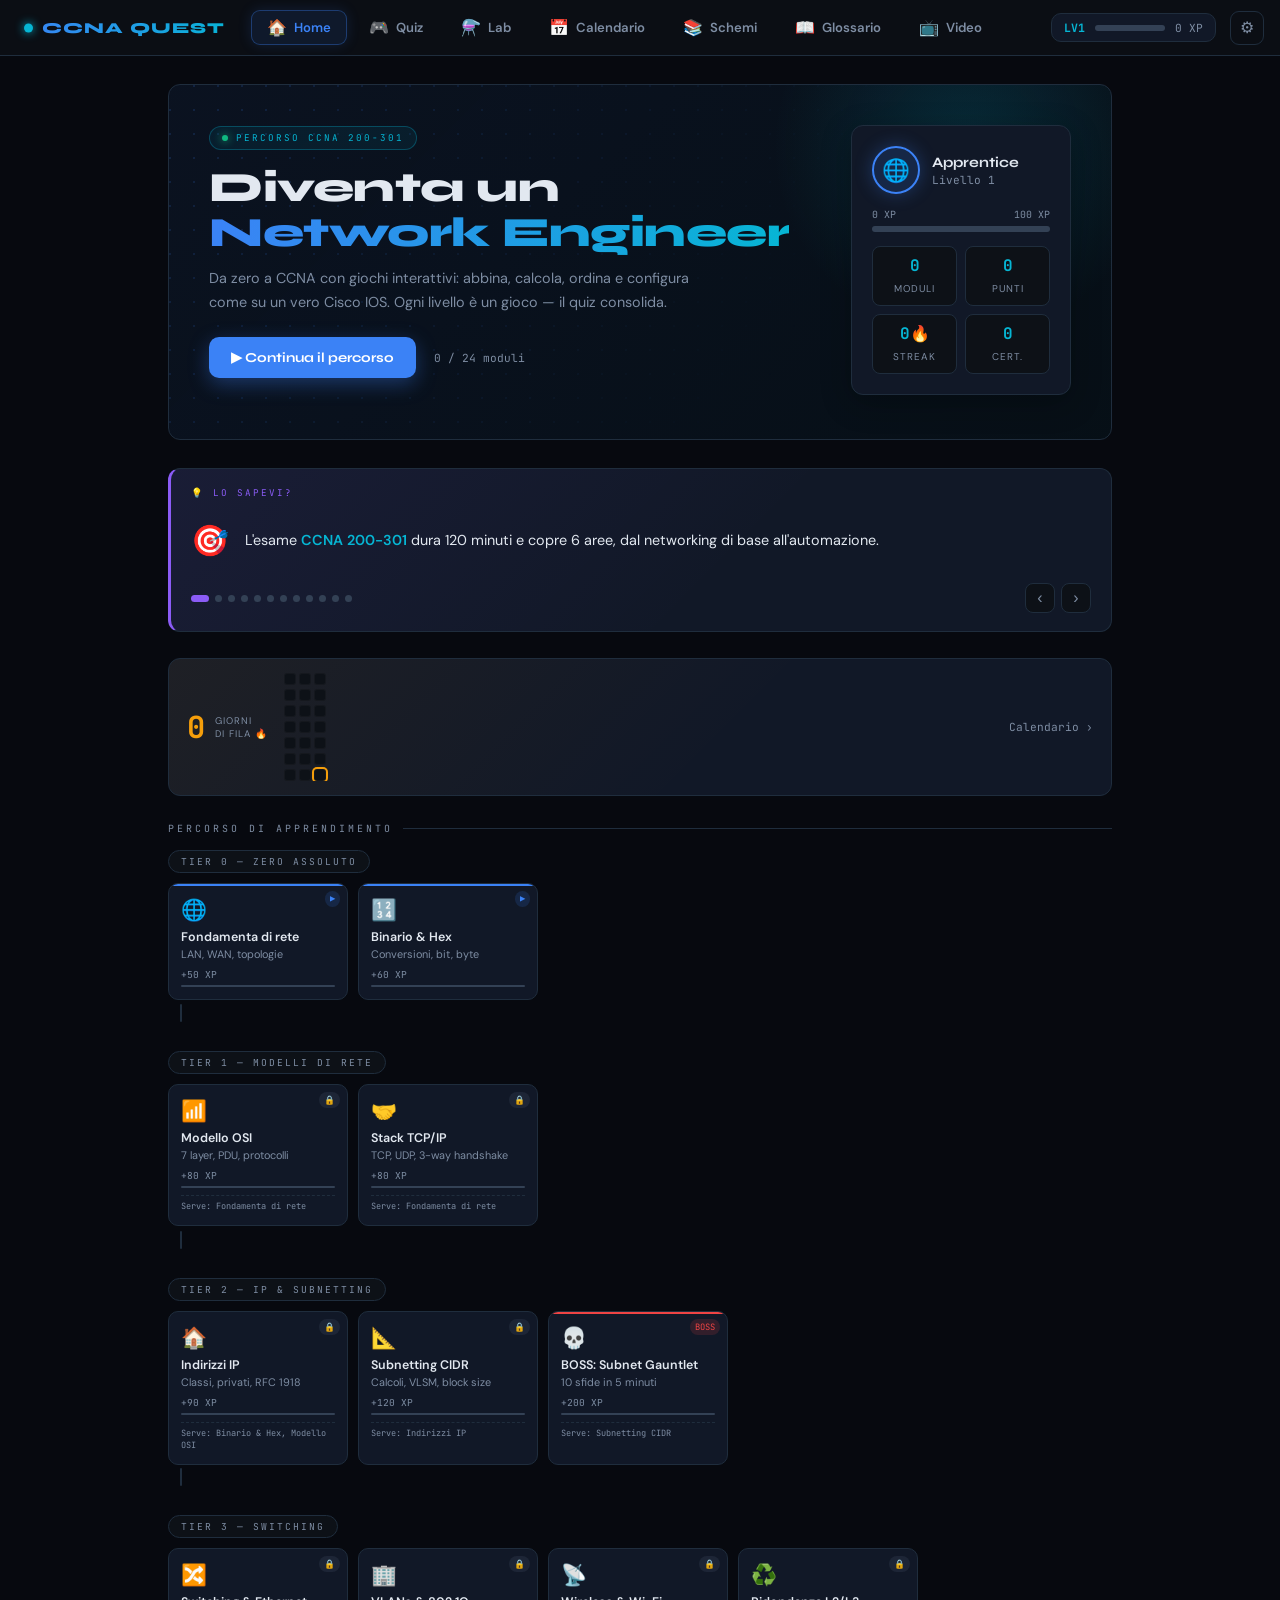
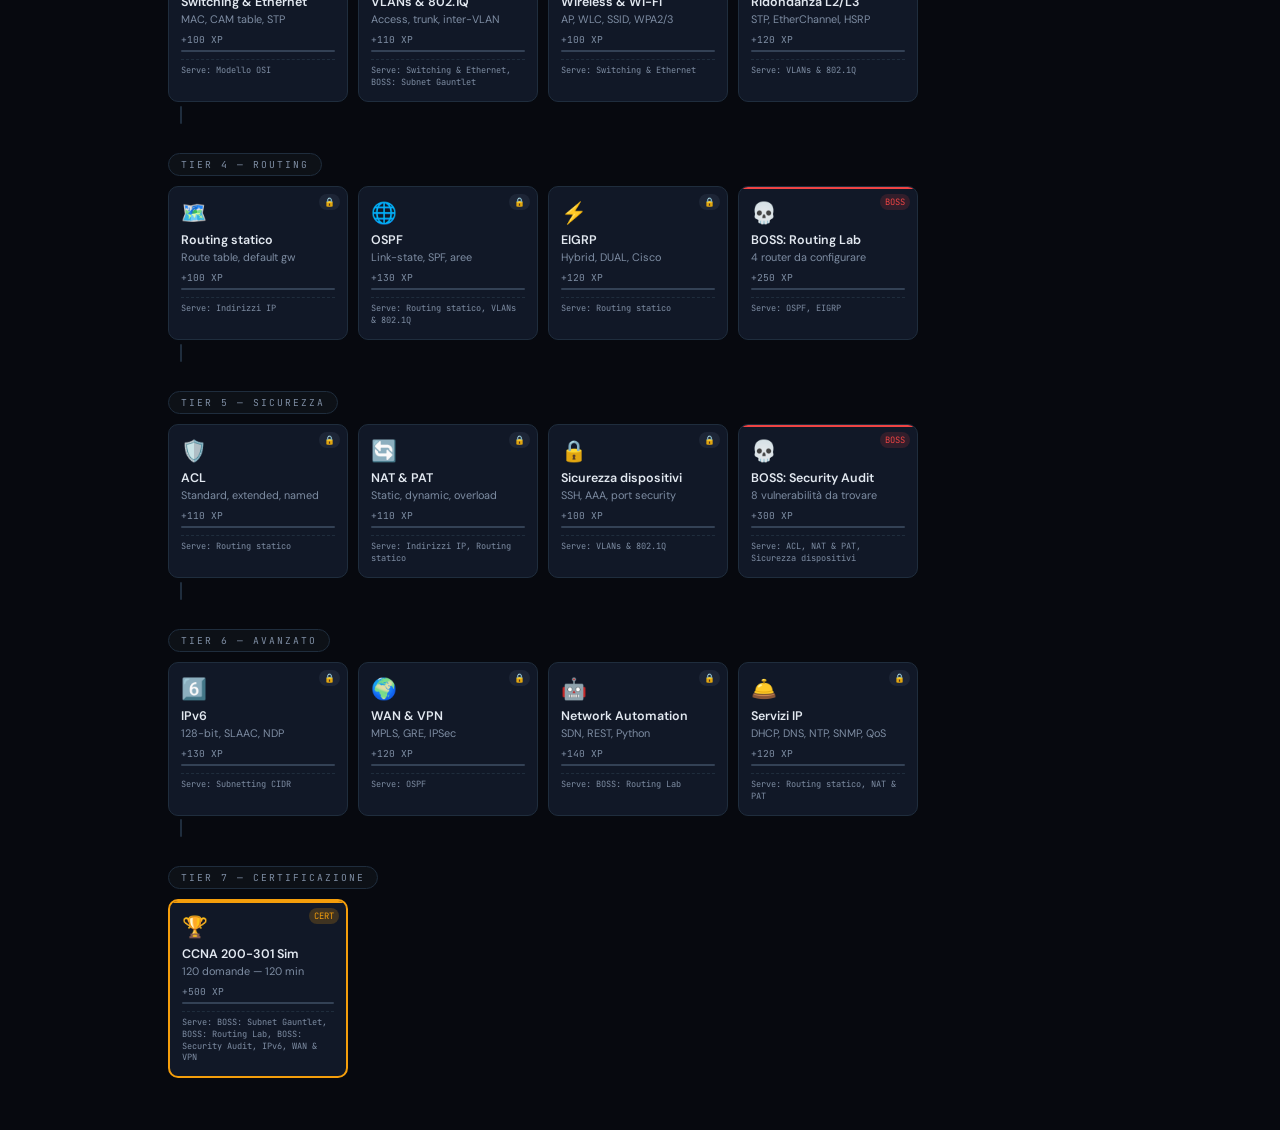
==== index.html @ e3a616db "Calendario leggibile: etichette mesi/giorni e data al tocco La heatmap ora mostra le etichette dei m" ====
<!DOCTYPE html>
<html lang="it">
<head>
<meta charset="UTF-8">
<meta name="viewport" content="width=device-width, initial-scale=1.0, viewport-fit=cover">
<meta name="theme-color" content="#07090f">
<meta name="apple-mobile-web-app-capable" content="yes">
<meta name="apple-mobile-web-app-status-bar-style" content="black-translucent">
<meta name="mobile-web-app-capable" content="yes">
<title>CCNA Quest</title>
<link rel="icon" href="data:image/svg+xml,%3Csvg xmlns='http://www.w3.org/2000/svg' viewBox='0 0 100 100'%3E%3Crect width='100' height='100' rx='22' fill='%2307090f'/%3E%3Ccircle cx='50' cy='50' r='24' fill='none' stroke='%233b82f6' stroke-width='6'/%3E%3Ccircle cx='50' cy='26' r='6' fill='%2306b6d4'/%3E%3Ccircle cx='50' cy='74' r='6' fill='%2306b6d4'/%3E%3Ccircle cx='26' cy='50' r='6' fill='%2306b6d4'/%3E%3Ccircle cx='74' cy='50' r='6' fill='%2306b6d4'/%3E%3C/svg%3E">
<link rel="apple-touch-icon" href="data:image/svg+xml,%3Csvg xmlns='http://www.w3.org/2000/svg' viewBox='0 0 100 100'%3E%3Crect width='100' height='100' rx='22' fill='%2307090f'/%3E%3Ccircle cx='50' cy='50' r='24' fill='none' stroke='%233b82f6' stroke-width='6'/%3E%3Ccircle cx='50' cy='26' r='6' fill='%2306b6d4'/%3E%3Ccircle cx='50' cy='74' r='6' fill='%2306b6d4'/%3E%3Ccircle cx='26' cy='50' r='6' fill='%2306b6d4'/%3E%3Ccircle cx='74' cy='50' r='6' fill='%2306b6d4'/%3E%3C/svg%3E">
<link rel="manifest" href="manifest.webmanifest">
<link rel="stylesheet" href="style.css">
</head>
<body>

<!-- NAV -->
<nav class="topnav">
  <div class="nav-brand" onclick="showView('home')">CCNA QUEST</div>
  <div class="nav-links">
    <button class="nav-btn active" id="nb-home"    onclick="showView('home')"><span class="nb-ico">🏠</span><span class="nb-txt">Home</span></button>
    <button class="nav-btn" id="nb-quiz"    onclick="showView('quiz')"><span class="nb-ico">🎮</span><span class="nb-txt">Quiz</span></button>
    <button class="nav-btn" id="nb-lab"     onclick="showView('lab')"><span class="nb-ico">⚗️</span><span class="nb-txt">Lab</span></button>
    <button class="nav-btn" id="nb-cal"     onclick="showView('cal')"><span class="nb-ico">📅</span><span class="nb-txt">Calendario</span></button>
    <button class="nav-btn" id="nb-schemas" onclick="showView('schemas')"><span class="nb-ico">📚</span><span class="nb-txt">Schemi</span></button>
    <button class="nav-btn" id="nb-gloss" onclick="showView('gloss')"><span class="nb-ico">📖</span><span class="nb-txt">Glossario</span></button>
    <button class="nav-btn" id="nb-video" onclick="showView('video')"><span class="nb-ico">📺</span><span class="nb-txt">Video</span></button>
  </div>
  <div class="nav-xp">
    <span class="nav-lv" id="nav-lv">LV1</span>
    <div class="nav-track"><div class="nav-fill" id="nav-fill" style="width:0%"></div></div>
    <span class="nav-score" id="nav-score">0 XP</span>
  </div>
  <button class="nav-gear" onclick="openSettings()" aria-label="Impostazioni" title="Impostazioni">⚙</button>
</nav>

<!-- ══════════════ HOME ══════════════ -->
<div class="view active" id="view-home">
  <div class="home-hero">
    <div class="home-top">
      <div>
        <div class="hero-badge"><span class="dot"></span> Percorso CCNA 200-301</div>
        <h1>Diventa un<br><span>Network Engineer</span></h1>
        <p>Da zero a CCNA con giochi interattivi: abbina, calcola, ordina e configura come su un vero Cisco IOS. Ogni livello è un gioco — il quiz consolida.</p>
        <div>
          <button class="hero-cta" onclick="continuaPercorso()">▶ Continua il percorso</button>
          <span class="hero-cta-sub" id="hero-progress">0 / 21 moduli</span>
        </div>
      </div>
      <div class="lv-card">
        <div class="lv-card-top">
          <div class="lv-avatar" id="lv-avatar">🌐</div>
          <div>
            <div class="lv-rank" id="lv-rank">Apprentice</div>
            <div class="lv-sub" id="lv-sub">Livello 1</div>
          </div>
        </div>
        <div class="lv-xp-row"><span id="lv-xp-cur">0 XP</span><span id="lv-xp-max">100 XP</span></div>
        <div class="lv-xp-track"><div class="lv-xp-fill" id="lv-xp-fill" style="width:0%"></div></div>
        <div class="lv-stats">
          <div class="lv-stat"><b id="lv-done">0</b><span>Moduli</span></div>
          <div class="lv-stat"><b id="lv-score">0</b><span>Punti</span></div>
          <div class="lv-stat"><b id="lv-streak">0🔥</b><span>Streak</span></div>
          <div class="lv-stat"><b id="lv-cert">0</b><span>Cert.</span></div>
        </div>
      </div>
    </div>
  </div>

  <!-- FUN FACTS CAROUSEL -->
  <div class="facts-wrap" id="facts-wrap" onmouseenter="factsPause()" onmouseleave="factsResume()">
    <div class="facts-head">💡 Lo sapevi?</div>
    <div class="facts-body">
      <div class="facts-ico" id="fact-ico">🌐</div>
      <div class="facts-text" id="fact-text"></div>
    </div>
    <div class="facts-nav">
      <div class="facts-dots" id="fact-dots"></div>
      <div class="facts-arrows">
        <button class="facts-arrow" onclick="factsGo(-1)" aria-label="Precedente">‹</button>
        <button class="facts-arrow" onclick="factsGo(1)" aria-label="Successivo">›</button>
      </div>
    </div>
  </div>

  <!-- STREAK WIDGET -->
  <div class="home-streak" id="home-streak" onclick="showView('cal')">
    <div class="hs-left"><div class="hs-num" id="hs-streak">0</div><div class="hs-lbl">giorni<br>di fila 🔥</div></div>
    <div class="hs-mini" id="hs-mini"></div>
    <div class="hs-go">Calendario ›</div>
  </div>

  <!-- TREE -->
  <div id="review-card"></div>
  <div class="sec-title" style="margin-top:8px">Percorso di apprendimento</div>
  <div id="tree-container"></div>
</div>

<!-- ══════════════ CALENDARIO ══════════════ -->
<div class="view" id="view-cal">
  <div class="sec-title">Attività di studio</div>
  <div class="cal-stats" id="cal-stats"></div>
  <div class="cal-goal" id="cal-goal"></div>
  <div class="sec-title" style="margin-top:22px">Cronologia · ultimi mesi</div>
  <div class="heat-selected" id="heat-selected">👆 Tocca un giorno per vedere la data</div>
  <div class="heatmap-wrap">
    <div class="heat-scroll">
      <div class="heat-months" id="heat-months"></div>
      <div class="heat-body">
        <div class="heat-days"><span>Lun</span><span></span><span>Mer</span><span></span><span>Ven</span><span></span><span></span></div>
        <div class="heatmap" id="heatmap"></div>
      </div>
    </div>
  </div>
  <div class="heat-legend">Meno <span class="heat-cell heat-0"></span><span class="heat-cell heat-1"></span><span class="heat-cell heat-2"></span><span class="heat-cell heat-3"></span><span class="heat-cell heat-4"></span> Più</div>
</div>

<!-- ══════════════ QUIZ ══════════════ -->
<div class="view" id="view-quiz">
  <!-- MENU -->
  <div id="quiz-menu">
    <div class="sec-title">Argomento</div>
    <div class="topic-grid" id="topic-grid"></div>
    <div class="sec-title">Modalità</div>
    <div class="mode-row" id="mode-row">
      <button class="mode-btn sel" data-mode="practice" onclick="selMode(this)">🎯 Practice</button>
      <button class="mode-btn" data-mode="speed" onclick="selMode(this)">⚡ Speed Run</button>
      <button class="mode-btn" data-mode="hardcore" onclick="selMode(this)">💀 Hardcore</button>
      <button class="mode-btn" data-mode="exam" onclick="selMode(this)">📋 Esame Sim</button>
    </div>
    <button class="start-btn" onclick="startQuiz()">⚡ INIZIA</button>
  </div>
  <!-- ACTIVE -->
  <div id="quiz-active" style="display:none" class="quiz-wrap">
    <div class="q-topbar">
      <div class="q-meta" id="q-meta">1/10</div>
      <div class="q-timer" id="q-timer">30</div>
    </div>
    <div class="prog-dots" id="prog-dots"></div>
    <div class="loading-box" id="q-loading"><div class="spinner"></div><div class="loading-txt">CARICAMENTO...</div></div>
    <div class="err-box" id="q-err"></div>
    <div id="q-question" style="display:none">
      <div class="q-box"><div class="q-tag" id="q-tag"></div><div class="q-text" id="q-text"></div></div>
      <div class="opts-grid" id="opts-grid"></div>
      <div class="feedback" id="q-feedback"><div class="feedback-title" id="fb-title"></div><div id="fb-body"></div></div>
      <button class="next-btn" id="next-btn" onclick="nextQuestion()">PROSSIMA →</button>
    </div>
  </div>
  <!-- RESULT -->
  <div id="quiz-result" style="display:none" class="result-wrap">
    <div class="sec-title">Risultato</div>
    <div class="result-pct" id="res-pct">0%</div>
    <div class="result-grade" id="res-grade"></div>
    <div class="result-stats">
      <div class="rs"><b id="res-ok">0</b><span>Corrette</span></div>
      <div class="rs"><b id="res-ko">0</b><span>Errate</span></div>
      <div class="rs"><b id="res-xp">0</b><span>XP guadagnati</span></div>
    </div>
    <div id="res-domains"></div>
    <div class="result-btns">
      <button class="rbtn rbtn-retry" onclick="replayQuiz()">↺ Rigioca</button>
      <button class="rbtn" id="res-lab-btn" style="display:none;border:1px solid var(--purple);color:var(--purple)">⚗️ Pratica interattiva</button>
      <button class="rbtn rbtn-home" onclick="showView('home')">🏠 Home</button>
    </div>
  </div>
</div>

<!-- ══════════════ LAB ══════════════ -->
<div class="view" id="view-lab">
  <div class="lab-tabs">
    <button class="lab-tab sel" onclick="selLabTab('osi',this)">📶 OSI Drag</button>
    <button class="lab-tab" onclick="selLabTab('subnet',this)">🔢 Subnetting</button>
    <button class="lab-tab" onclick="selLabTab('cli',this)">💻 CLI</button>
    <button class="lab-tab" onclick="selLabTab('packet',this)">📦 Packet Flow</button>
    <button class="lab-tab" onclick="selLabTab('vlan',this)">🔀 VLAN</button>
    <button class="lab-tab" onclick="selLabTab('tshoot',this)">🧪 Troubleshooting</button>
    <button class="lab-tab" onclick="selLabTab('ailab',this)">🎲 Quiz rapido</button>
  </div>

  <!-- OSI DRAG -->
  <div class="lab-content active" id="lab-osi">
    <p style="font-size:.83rem;color:var(--muted);margin-bottom:16px">Abbina ogni protocollo al suo layer OSI. Clicca sul layer corretto.</p>
    <div style="display:grid;grid-template-columns:1fr 1.2fr;gap:20px;align-items:start" id="osi-arena">
      <div>
        <div style="font-family:'JetBrains Mono',monospace;font-size:.6rem;color:var(--muted);letter-spacing:2px;margin-bottom:10px">STACK OSI</div>
        <div id="osi-stack"></div>
      </div>
      <div>
        <div id="prot-card" style="background:var(--panel);border:1px solid var(--border);border-radius:10px;padding:18px;text-align:center;margin-bottom:14px">
          <div style="font-family:'JetBrains Mono',monospace;font-size:1.3rem;font-weight:700;color:var(--cyan);margin-bottom:6px" id="prot-name">—</div>
          <div style="font-size:.78rem;color:var(--muted)" id="prot-hint">—</div>
        </div>
        <div style="font-size:.78rem;color:var(--muted);margin-bottom:10px">A quale layer appartiene?</div>
        <div id="osi-choices" style="display:grid;grid-template-columns:1fr 1fr;gap:7px"></div>
        <div class="fb-strip" id="osi-fb"></div>
        <div class="explainer" id="osi-expl"></div>
        <button class="next-small" id="osi-next" onclick="nextProtocol()">Prossimo →</button>
      </div>
    </div>
    <div style="display:flex;justify-content:space-between;margin-top:16px;font-family:'JetBrains Mono',monospace;font-size:.72rem;color:var(--muted)">
      <span>Corrette: <span id="osi-ok">0</span></span>
      <span>Streak: <span id="osi-streak">0</span>🔥</span>
    </div>
  </div>

  <!-- SUBNET -->
  <div class="lab-content" id="lab-subnet">
    <div class="sub-wrap">
      <div class="sub-panel">
        <div style="font-family:'JetBrains Mono',monospace;font-size:.6rem;color:var(--muted);letter-spacing:2px;margin-bottom:12px;text-transform:uppercase">Sfida Subnetting</div>
        <div class="sub-ip" id="sub-ip">192.168.1.0</div>
        <div class="sub-cidr" id="sub-cidr">/24</div>
        <div class="field-row"><span class="field-lbl">Subnet Mask</span><input class="field-inp" id="sf-mask" placeholder="255.255.255.0"><span class="field-ck" id="fc-mask"></span></div>
        <div class="field-row"><span class="field-lbl">Network Address</span><input class="field-inp" id="sf-net"><span class="field-ck" id="fc-net"></span></div>
        <div class="field-row"><span class="field-lbl">Broadcast</span><input class="field-inp" id="sf-bcast"><span class="field-ck" id="fc-bcast"></span></div>
        <div class="field-row"><span class="field-lbl">Primo Host</span><input class="field-inp" id="sf-first"><span class="field-ck" id="fc-first"></span></div>
        <div class="field-row"><span class="field-lbl">Ultimo Host</span><input class="field-inp" id="sf-last"><span class="field-ck" id="fc-last"></span></div>
        <div class="field-row"><span class="field-lbl">Num. Host</span><input class="field-inp" id="sf-hosts"><span class="field-ck" id="fc-hosts"></span></div>
        <button class="check-btn" onclick="checkSubnet()">Verifica</button>
        <div class="fb-strip" id="sub-fb"></div>
        <button class="next-small" id="sub-next" onclick="newSubnet()">Nuova sfida →</button>
      </div>
      <div class="sub-panel">
        <div style="font-family:'JetBrains Mono',monospace;font-size:.6rem;color:var(--muted);letter-spacing:2px;margin-bottom:12px;text-transform:uppercase">Bit Visualizer</div>
        <div class="bits-disp" id="bits-disp">—</div>
        <div style="display:flex;gap:14px;margin-top:10px;font-size:.7rem">
          <span style="display:flex;align-items:center;gap:5px"><span style="width:8px;height:8px;border-radius:50%;background:var(--accent);display:inline-block"></span>Rete</span>
          <span style="display:flex;align-items:center;gap:5px"><span style="width:8px;height:8px;border-radius:50%;background:var(--green);display:inline-block"></span>Host</span>
        </div>
        <div id="sub-info" style="margin-top:16px;font-family:'JetBrains Mono',monospace;font-size:.72rem;line-height:2;color:var(--muted)"></div>
      </div>
    </div>
  </div>

  <!-- CLI -->
  <div class="lab-content" id="lab-cli">
    <div class="cli-mission" id="cli-mission">
      <strong>MISSIONE 1:</strong> Entra in modalità privilegiata poi imposta l'hostname "R1-LAB".
      <div class="hint-row">
        <span class="hint-chip" onclick="cliHint('enable')">enable</span>
        <span class="hint-chip" onclick="cliHint('configure terminal')">configure terminal</span>
        <span class="hint-chip" onclick="cliHint('hostname R1-LAB')">hostname R1-LAB</span>
      </div>
    </div>
    <div class="cli-wrap">
      <div class="cli-bar">
        <div class="cli-dot" style="background:#ff5f57"></div>
        <div class="cli-dot" style="background:#ffbd2e"></div>
        <div class="cli-dot" style="background:#28c840"></div>
        <span style="font-family:'JetBrains Mono',monospace;font-size:.65rem;color:var(--muted);margin-left:8px;letter-spacing:2px">CISCO IOS SIMULATOR</span>
      </div>
      <div class="cli-out" id="cli-out"></div>
      <div class="cli-inp">
        <span class="cli-ps" id="cli-ps">Router&gt;</span>
        <input class="cli-field" id="cli-inp" placeholder="digita un comando..." autocomplete="off" spellcheck="false">
      </div>
    </div>
    <div class="fb-strip" id="cli-fb"></div>
  </div>

  <!-- PACKET -->
  <div class="lab-content" id="lab-packet">
    <div style="font-family:'JetBrains Mono',monospace;font-size:.6rem;color:var(--muted);letter-spacing:2px;margin-bottom:16px;text-transform:uppercase">Scenario: PC → Server remoto</div>
    <div class="net-diag" id="net-diag">
      <div class="net-dev"><div class="dev-ico" id="dev-pc">💻</div><div class="dev-lbl">PC</div><div class="dev-ip">192.168.1.10</div></div>
      <div class="link-seg"><div class="link-lbl">Ethernet</div><div class="pkt-dot" id="pkt0"></div></div>
      <div class="net-dev"><div class="dev-ico" id="dev-sw">🔀</div><div class="dev-lbl">Switch</div><div class="dev-ip">—</div></div>
      <div class="link-seg"><div class="link-lbl">FastEth</div><div class="pkt-dot" id="pkt1"></div></div>
      <div class="net-dev"><div class="dev-ico" id="dev-rt">📡</div><div class="dev-lbl">Router</div><div class="dev-ip">192.168.1.1</div></div>
      <div class="link-seg"><div class="link-lbl">Internet</div><div class="pkt-dot" id="pkt2"></div></div>
      <div class="net-dev"><div class="dev-ico" id="dev-srv">🖥️</div><div class="dev-lbl">Server</div><div class="dev-ip">8.8.8.8</div></div>
    </div>
    <div class="pkt-steps" id="pkt-steps"></div>
    <div class="sim-btns">
      <button class="sim-btn sim-btn-go" onclick="startPacket()">▶ Avvia</button>
      <button class="sim-btn sim-btn-rst" onclick="resetPacket()">↺ Reset</button>
    </div>
  </div>

  <!-- VLAN -->
  <div class="lab-content" id="lab-vlan">
    <p style="font-size:.83rem;color:var(--muted);margin-bottom:16px">Trascina ogni dispositivo sulla porta corretta. VLAN 10=Sales 🔴 VLAN 20=IT 🟢 VLAN 30=Mgmt 🟡</p>
    <div class="dd-arena">
      <div class="dd-pool"><h4>Dispositivi</h4><div id="vlan-devs"></div></div>
      <div class="dd-pool"><h4>Porte Switch</h4><div id="vlan-ports"></div></div>
    </div>
    <div class="fb-strip" id="vlan-fb"></div>
    <button class="next-small" id="vlan-next" onclick="initVlan()">Nuova sfida →</button>
  </div>

  <!-- AI QUIZ LAB -->
  <div class="lab-content" id="lab-ailab">
    <div class="sec-title">Argomento</div>
    <div class="topic-grid" id="lab-topic-grid" style="margin-bottom:16px"></div>
    <button class="check-btn" onclick="loadLabAI()" id="lab-ai-start">🎲 Domanda casuale</button>
    <div class="loading-box" id="lab-loading"><div class="spinner"></div><div class="loading-txt">CARICAMENTO...</div></div>
    <div class="ai-panel" id="lab-ai-panel" style="display:none">
      <div class="ai-label">🎲 DOMANDA</div>
      <div class="ai-q" id="lab-ai-q"></div>
      <div class="ai-opts" id="lab-ai-opts"></div>
      <div class="explainer" id="lab-ai-expl"></div>
      <button class="next-small" id="lab-ai-next" onclick="loadLabAI()" style="margin-top:12px">Prossima →</button>
    </div>
    <div class="err-box" id="lab-ai-err"></div>
  </div>

  <!-- TROUBLESHOOTING · simulatore IOS con stato reale -->
  <div class="lab-content" id="lab-tshoot">
    <p class="lab-intro">🧪 <b>Simulazione pratica</b> — diagnostica e ripara reti guaste come nelle simulazioni dell'esame CCNA. Usa i comandi <span class="ts-cmd">show</span> per trovare il problema, correggilo in configurazione e verifica con <span class="ts-cmd">ping</span>. Il router risponde in base allo stato reale.</p>
    <div class="ts-list" id="ts-list"></div>
    <div id="ts-arena"></div>
  </div>
</div>

<!-- ══════════════ SCHEMAS ══════════════ -->
<div class="view" id="view-schemas">
  <div class="schema-nav">
    <button class="schema-nav-btn sel" onclick="selSchema('osi',this)">📶 OSI</button>
    <button class="schema-nav-btn" onclick="selSchema('subnet',this)">🔢 Subnetting</button>
    <button class="schema-nav-btn" onclick="selSchema('cli',this)">💻 CLI</button>
    <button class="schema-nav-btn" onclick="selSchema('vlan',this)">🔀 VLAN</button>
    <button class="schema-nav-btn" onclick="selSchema('nat',this)">🔄 NAT</button>
    <button class="schema-nav-btn" onclick="selSchema('acl',this)">🛡️ ACL</button>
    <button class="schema-nav-btn" onclick="selSchema('ipv6',this)">6️⃣ IPv6</button>
    <button class="schema-nav-btn" onclick="selSchema('exam',this)">🎓 Esame</button>
  </div>
  <div id="schema-content"></div>
</div>

<!-- ══════════════ GLOSSARIO ══════════════ -->
<div class="view" id="view-gloss">
  <div class="sec-title">Glossario CCNA</div>
  <input class="gloss-search" id="gloss-search" type="search" placeholder="Cerca un termine… es. VLAN, DORA, OSPF, MAC" oninput="renderGlossary(this.value)" aria-label="Cerca nel glossario" autocomplete="off">
  <div class="gloss-count" id="gloss-count"></div>
  <div id="gloss-list"></div>
</div>

<!-- ══════════════ LEVEL PLAYER ══════════════ -->
<div class="view" id="view-play">
  <div class="play-wrap">
    <div class="play-head">
      <div class="p-ico" id="play-icon">🎮</div>
      <div><h2 id="play-title">Livello</h2><div class="p-sub" id="play-sub"></div></div>
    </div>
    <div class="play-steps">
      <div class="pstep cur" id="pstep-learn">1 · Impara</div>
      <div class="pstep" id="pstep-game">2 · Gioco</div>
      <div class="pstep" id="pstep-quiz">3 · Consolida</div>
      <div class="pstep" id="pstep-done">4 · Fatto</div>
    </div>
    <div id="play-learn"></div>
    <div id="play-game" style="display:none"></div>
    <div id="play-quiz" style="display:none"></div>
    <div id="play-done" style="display:none" class="result-wrap">
      <div class="result-pct" id="play-done-pct" style="font-size:3rem">✓</div>
      <div id="play-done-msg" style="margin-bottom:18px;color:var(--muted);font-size:.9rem"></div>
      <div id="play-recap" style="text-align:left;margin-bottom:18px"></div>
      <div class="result-btns">
        <button class="rbtn rbtn-retry" onclick="startLevel(LP.mod)">↺ Ripeti</button>
        <button class="rbtn rbtn-home" onclick="showView('home')">🏠 Percorso</button>
      </div>
    </div>
  </div>
</div>

<!-- ══════════════ VIDEO ══════════════ -->
<div class="view" id="view-video">
  <div class="sec-title">Videocorso · NetworkChuck</div>
  <div class="vid-head">
    <div>
      <div class="vid-title-main">FREE CCNA 200-301 // Complete Course</div>
      <div class="vid-sub">24 video · spunta quelli già visti per tenere traccia dei progressi</div>
    </div>
    <a class="vid-open-pl" href="https://www.youtube.com/playlist?list=PLIhvC56v63IJVXv0GJcl9vO5Z6znCVb1P" target="_blank" rel="noopener">Apri playlist ↗</a>
  </div>
  <div class="vid-progress-wrap">
    <div class="vid-progress-top"><span id="vid-count">0 / 24 visti</span><button class="vid-reset" onclick="resetVideos()">Azzera</button></div>
    <div class="vid-progress-track"><div class="vid-progress-fill" id="vid-progress-fill" style="width:0%"></div></div>
  </div>
  <div id="vid-list"></div>
  <div id="vid-detail" style="display:none"></div>
</div>

<!-- overlay glossario (Approfondisci senza perdere il resoconto) -->
<div class="gloss-modal" id="gloss-modal">
  <div class="gloss-modal-backdrop" onclick="closeGlossModal()"></div>
  <div class="gloss-modal-card">
    <button class="gloss-modal-close" onclick="closeGlossModal()" aria-label="Chiudi">✕</button>
    <div id="gloss-modal-body"></div>
    <button class="gloss-modal-back" onclick="closeGlossModal()">‹ Torna al resoconto</button>
  </div>
</div>

<!-- ══════════════ IMPOSTAZIONI ══════════════ -->
<div class="modal-ov" id="settings-ov" onclick="if(event.target===this)closeSettings()">
  <div class="modal-card" role="dialog" aria-modal="true" tabindex="-1" aria-label="Impostazioni">
    <div class="modal-head"><h3>⚙ Impostazioni</h3><button class="modal-x" onclick="closeSettings()" aria-label="Chiudi">✕</button></div>
    <div class="set-sec">
      <div class="set-lbl">🎯 Obiettivo giornaliero (XP)</div>
      <div class="set-row"><input type="range" id="set-goal" min="20" max="300" step="10" class="svz-slider" oninput="_id('set-goal-v').textContent=this.value"><span id="set-goal-v" class="set-goal-v">60</span></div>
      <button class="check-btn" onclick="saveGoal()">Salva obiettivo</button>
    </div>
    <div class="set-sec">
      <div class="set-lbl">💾 Backup del salvataggio</div>
      <p class="set-hint">I progressi sono salvati solo su questo dispositivo. Copia questo codice per trasferirli o conservarli.</p>
      <textarea id="set-export" class="set-ta" readonly onclick="this.select()"></textarea>
      <button class="check-btn" onclick="copySave()">📋 Copia backup</button>
    </div>
    <div class="set-sec">
      <div class="set-lbl">📥 Ripristina da backup</div>
      <textarea id="set-import" class="set-ta" placeholder="Incolla qui un codice di backup..."></textarea>
      <button class="check-btn" onclick="importSave()">Ripristina</button>
      <div class="fb-strip" id="set-fb"></div>
    </div>
    <div class="set-sec">
      <div class="set-lbl" style="color:var(--red)">⚠️ Azzera progressi</div>
      <p class="set-hint">Cancella XP, livelli completati e cronologia di studio. Irreversibile.</p>
      <button class="set-danger" onclick="resetProgress()">Azzera tutto</button>
    </div>
  </div>
</div>

<!-- ══════════════ RIPASSO ERRORI ══════════════ -->
<div class="modal-ov" id="review-ov" onclick="if(event.target===this)closeReview()">
  <div class="modal-card" role="dialog" aria-modal="true" tabindex="-1" aria-label="Ripasso errori">
    <div class="modal-head"><h3>🔁 Ripasso errori</h3><button class="modal-x" onclick="closeReview()" aria-label="Chiudi">✕</button></div>
    <div id="review-body"></div>
  </div>
</div>

<div class="xp-toast" id="xp-toast" role="status" aria-live="polite"></div>

<script src="app.js"></script>
</body>
</html>
---- style.css ----
@import url('https://fonts.googleapis.com/css2?family=JetBrains+Mono:wght@400;700&family=Syne:wght@700;800&family=DM+Sans:wght@400;500;600&display=swap');
:root{
  --bg:#07090f;--surface:#0d1117;--panel:#111827;--border:#1f2d3d;
  --accent:#3b82f6;--cyan:#06b6d4;--green:#10b981;--orange:#f59e0b;
  --red:#ef4444;--purple:#8b5cf6;--text:#e2e8f0;--muted:#7e8da3;--dim:#334155;
}
*{margin:0;padding:0;box-sizing:border-box}
html{scroll-behavior:smooth}
body{background:var(--bg);color:var(--text);font-family:'DM Sans',sans-serif;min-height:100vh;-webkit-tap-highlight-color:transparent;-webkit-text-size-adjust:100%;text-size-adjust:100%;overflow-x:hidden}
/* NAV */
.topnav{background:rgba(13,17,23,.82);-webkit-backdrop-filter:blur(12px);backdrop-filter:blur(12px);border-bottom:1px solid var(--border);display:flex;align-items:center;gap:6px;padding:10px 16px;position:sticky;top:0;z-index:200}
.nav-brand{position:relative;font-family:'Syne',sans-serif;font-size:.95rem;font-weight:800;letter-spacing:1px;padding:6px 14px 6px 26px;margin-right:6px;cursor:pointer;background:linear-gradient(90deg,var(--accent),var(--cyan));-webkit-background-clip:text;background-clip:text;-webkit-text-fill-color:transparent;white-space:nowrap}
.nav-brand::before{content:'';position:absolute;left:8px;top:50%;transform:translateY(-50%);width:9px;height:9px;border-radius:50%;background:var(--cyan);box-shadow:0 0 10px var(--cyan)}
.nav-links{display:flex;align-items:center;gap:6px;flex-wrap:wrap}
.nav-btn{display:inline-flex;align-items:center;gap:7px;padding:8px 15px;font-size:.82rem;font-weight:600;color:var(--muted);background:none;border:1px solid transparent;border-radius:9px;cursor:pointer;transition:all .18s;font-family:'DM Sans',sans-serif}
.nav-btn .nb-ico{font-size:1rem;line-height:1;transition:transform .18s}
.nav-btn:hover{color:var(--text);background:rgba(255,255,255,.04)}
.nav-btn.active{color:var(--accent);background:rgba(59,130,246,.1);border-color:rgba(59,130,246,.35);box-shadow:0 0 14px rgba(59,130,246,.15)}
.nav-xp{margin-left:auto;display:flex;align-items:center;gap:10px;padding:6px 12px;background:var(--panel);border:1px solid var(--border);border-radius:10px}
.nav-lv{font-family:'JetBrains Mono',monospace;font-size:.72rem;font-weight:700;color:var(--cyan)}
.nav-track{width:70px;height:6px;background:var(--dim);border-radius:3px;overflow:hidden}
.nav-fill{height:100%;background:linear-gradient(90deg,var(--accent),var(--cyan));border-radius:3px;transition:width .5s ease}
.nav-score{font-family:'JetBrains Mono',monospace;font-size:.7rem;color:var(--muted)}
@media(max-width:640px){
  /* niente backdrop-filter qui: creerebbe un containing block per la
     tab bar fixed, spingendola in alto invece che in basso */
  .topnav{padding:9px 14px;gap:8px;background:rgba(11,15,22,.96);-webkit-backdrop-filter:none;backdrop-filter:none}
  .nav-brand{font-size:.82rem;padding:4px 6px 4px 22px;margin-right:0}
  .nav-brand::before{left:5px;width:8px;height:8px}
  .nav-xp{margin-left:auto;padding:5px 10px;gap:8px}
  .nav-track{width:46px}
  /* → tab bar in basso su mobile */
  .nav-links{position:fixed;left:0;right:0;bottom:0;z-index:300;display:flex;justify-content:space-around;gap:0;flex-wrap:nowrap;padding:7px 4px calc(7px + env(safe-area-inset-bottom));background:rgba(11,15,22,.94);-webkit-backdrop-filter:blur(18px);backdrop-filter:blur(18px);border-top:1px solid var(--border);box-shadow:0 -6px 24px rgba(0,0,0,.45)}
  .nav-btn{flex:1;flex-direction:column;gap:3px;padding:5px 2px;border-radius:12px;font-size:.58rem;font-weight:600;letter-spacing:.2px}
  .nav-btn .nb-ico{font-size:1.35rem}
  .nav-btn:hover{background:none}
  .nav-btn.active{background:none;border-color:transparent;box-shadow:none}
  .nav-btn.active .nb-ico{transform:translateY(-2px) scale(1.08);filter:drop-shadow(0 3px 8px rgba(59,130,246,.75))}
}
/* VIEWS */
.view{display:none;padding:28px;max-width:1000px;margin:0 auto}
.view.active{display:block;animation:viewIn .38s cubic-bezier(.22,1,.36,1)}
@keyframes viewIn{from{opacity:0;transform:translateY(10px)}to{opacity:1;transform:none}}
@media(max-width:640px){.view{padding:18px 15px calc(80px + env(safe-area-inset-bottom))}}
/* ─── HOME ─── */
.home-hero{background:linear-gradient(135deg,rgba(59,130,246,.08),rgba(6,182,212,.04));border:1px solid var(--border);border-radius:12px;padding:36px;margin-bottom:28px}
.home-hero h1{font-family:'Syne',sans-serif;font-size:clamp(1.8rem,4vw,2.6rem);font-weight:800;margin-bottom:10px}
.home-hero h1 span{color:var(--accent)}
.home-hero p{color:var(--muted);font-size:.9rem;line-height:1.7;max-width:520px}
/* LEVEL CARD on home */
.home-top{display:grid;grid-template-columns:1fr auto;gap:24px;align-items:start}
@media(max-width:600px){.home-top{grid-template-columns:1fr}}
.lv-card{background:var(--panel);border:1px solid var(--border);border-radius:12px;padding:20px;min-width:220px}
.lv-card-top{display:flex;align-items:center;gap:12px;margin-bottom:14px}
.lv-avatar{width:48px;height:48px;border-radius:50%;background:rgba(59,130,246,.15);border:2px solid var(--accent);display:flex;align-items:center;justify-content:center;font-size:1.4rem}
.lv-rank{font-family:'Syne',sans-serif;font-size:.9rem;font-weight:700}
.lv-sub{font-size:.7rem;color:var(--muted);margin-top:2px;font-family:'JetBrains Mono',monospace}
.lv-xp-row{display:flex;justify-content:space-between;font-family:'JetBrains Mono',monospace;font-size:.62rem;color:var(--muted);margin-bottom:5px}
.lv-xp-track{height:6px;background:var(--dim);border-radius:3px;overflow:hidden;margin-bottom:14px}
.lv-xp-fill{height:100%;background:linear-gradient(90deg,var(--accent),var(--cyan));border-radius:3px;transition:width .6s ease}
.lv-stats{display:grid;grid-template-columns:1fr 1fr;gap:8px}
.lv-stat{background:var(--surface);border:1px solid var(--border);border-radius:8px;padding:8px;text-align:center}
.lv-stat b{display:block;font-family:'JetBrains Mono',monospace;font-size:1rem;font-weight:700;color:var(--cyan)}
.lv-stat span{font-size:.62rem;color:var(--muted);text-transform:uppercase;letter-spacing:1px}
/* TIER TREE */
.sec-title{font-family:'JetBrains Mono',monospace;font-size:.62rem;color:var(--muted);letter-spacing:3px;text-transform:uppercase;margin-bottom:14px;display:flex;align-items:center;gap:10px}
.sec-title::after{content:'';flex:1;height:1px;background:var(--border)}
.tier-block{margin-bottom:24px}
.tier-lbl{font-family:'JetBrains Mono',monospace;font-size:.6rem;color:var(--muted);letter-spacing:2px;text-transform:uppercase;padding:4px 12px;background:var(--surface);border:1px solid var(--border);border-radius:20px;display:inline-block;margin-bottom:10px}
.tier-row{display:flex;gap:10px;flex-wrap:wrap}
.mod-card{flex:1;min-width:130px;max-width:180px;background:var(--panel);border:1px solid var(--border);border-radius:10px;padding:12px;cursor:pointer;transition:all .2s;position:relative;overflow:hidden}
.mod-card::before{content:'';position:absolute;top:0;left:0;right:0;height:2px;transition:background .2s}
.mod-card.unlocked::before{background:var(--accent)}
.mod-card.done::before{background:var(--green)}
.mod-card.boss-c::before{background:var(--red)}
.mod-card.cert-c{border-color:var(--orange);border-width:2px}
.mod-card.cert-c::before{background:var(--orange)}
.mod-card.locked{opacity:.4;cursor:not-allowed}
.mod-card:hover:not(.locked){transform:translateY(-2px);box-shadow:0 6px 24px rgba(0,0,0,.3)}
.mod-icon{font-size:1.3rem;margin-bottom:6px}
.mod-title{font-size:.78rem;font-weight:600;margin-bottom:2px;line-height:1.3}
.mod-sub{font-size:.68rem;color:var(--muted);line-height:1.4;margin-bottom:6px}
.mod-xp{font-family:'JetBrains Mono',monospace;font-size:.6rem;color:var(--muted);margin-bottom:4px}
.mod-pbar{height:2px;background:var(--dim);border-radius:1px;overflow:hidden}
.mod-pfill{height:100%;border-radius:1px;transition:width .4s}
.unlocked .mod-pfill,.done .mod-pfill{background:var(--accent)}
.done .mod-pfill{background:var(--green);width:100%!important}
.mod-badge{position:absolute;top:7px;right:7px;font-size:.55rem;font-family:'JetBrains Mono',monospace;padding:2px 5px;border-radius:8px}
.tier-conn{padding:4px 12px}
.tier-conn-line{width:2px;height:18px;background:var(--border);border-radius:1px}
/* ─── QUIZ GAME ─── */
.qg-header{display:flex;align-items:center;justify-content:space-between;margin-bottom:20px;flex-wrap:wrap;gap:12px}
.topic-grid{display:grid;grid-template-columns:repeat(auto-fill,minmax(160px,1fr));gap:8px;margin-bottom:20px}
.topic-btn{background:var(--panel);border:1px solid var(--border);color:var(--muted);padding:12px;border-radius:8px;cursor:pointer;font-size:.8rem;font-weight:600;text-align:left;transition:all .2s;font-family:'DM Sans',sans-serif}
.topic-btn:hover,.topic-btn.sel{border-color:var(--accent);color:var(--accent);background:rgba(59,130,246,.06)}
.mode-row{display:flex;gap:8px;flex-wrap:wrap;margin-bottom:20px}
.mode-btn{flex:1;min-width:100px;background:var(--panel);border:1px solid var(--border);color:var(--muted);padding:10px;border-radius:8px;cursor:pointer;font-size:.78rem;font-weight:600;transition:all .15s;font-family:'DM Sans',sans-serif}
.mode-btn.sel{border-color:var(--orange);color:var(--orange);background:rgba(245,158,11,.07)}
.start-btn{width:100%;padding:16px;background:transparent;border:2px solid var(--accent);color:var(--accent);font-family:'Syne',sans-serif;font-size:.9rem;font-weight:700;letter-spacing:3px;cursor:pointer;border-radius:8px;transition:all .3s;margin-bottom:20px}
.start-btn:hover{background:var(--accent);color:var(--bg)}
/* quiz active */
.quiz-wrap{max-width:680px;margin:0 auto}
.q-topbar{display:flex;align-items:center;justify-content:space-between;margin-bottom:16px}
.q-meta{font-family:'JetBrains Mono',monospace;font-size:.68rem;color:var(--muted)}
.q-timer{font-family:'JetBrains Mono',monospace;font-size:1.1rem;font-weight:700;color:var(--cyan);background:var(--panel);border:1px solid var(--border);padding:6px 14px;border-radius:8px;min-width:56px;text-align:center;transition:color .3s}
.q-timer.warn{color:var(--red)}
.prog-dots{display:flex;gap:5px;flex-wrap:wrap;margin-bottom:16px}
.prog-dot{width:9px;height:9px;border-radius:50%;background:var(--dim);transition:all .3s}
.prog-dot.cur{background:var(--accent);box-shadow:0 0 6px var(--accent)}
.prog-dot.ok{background:var(--green)}
.prog-dot.ko{background:var(--red)}
.q-box{background:var(--panel);border:1px solid var(--border);border-left:3px solid var(--accent);border-radius:8px;padding:22px;margin-bottom:16px}
.q-tag{font-family:'JetBrains Mono',monospace;font-size:.6rem;color:var(--orange);letter-spacing:2px;text-transform:uppercase;margin-bottom:10px}
.q-text{font-size:.98rem;font-weight:600;line-height:1.6}
.opts-grid{display:grid;grid-template-columns:1fr 1fr;gap:8px;margin-bottom:14px}
@media(max-width:540px){.opts-grid{grid-template-columns:1fr}}
.opt{background:var(--panel);border:1px solid var(--border);color:var(--text);padding:13px 16px;cursor:pointer;border-radius:8px;font-size:.88rem;font-weight:500;text-align:left;transition:all .2s;display:flex;align-items:flex-start;gap:10px;font-family:'DM Sans',sans-serif}
.opt:hover:not(:disabled){border-color:var(--accent);color:var(--accent)}
.opt.ok{border-color:var(--green);background:rgba(16,185,129,.08);color:var(--green)}
.opt.ko{border-color:var(--red);background:rgba(239,68,68,.08);color:var(--red)}
.opt:disabled{cursor:default}
.opts-grid.nohover .opt:hover:not(:disabled){border-color:var(--border);color:var(--text)}
.opt-lbl{font-family:'JetBrains Mono',monospace;font-size:.65rem;color:var(--muted);min-width:16px;margin-top:2px}
.ok .opt-lbl,.ko .opt-lbl{color:inherit}
.feedback{background:var(--panel);border-radius:8px;padding:14px 18px;margin-bottom:12px;font-size:.85rem;line-height:1.6;display:none}
.feedback.show{display:block}
.feedback.ok{border-left:3px solid var(--green)}
.feedback.ko{border-left:3px solid var(--red)}
.feedback-title{font-family:'JetBrains Mono',monospace;font-size:.65rem;font-weight:700;letter-spacing:2px;margin-bottom:6px;text-transform:uppercase}
.feedback.ok .feedback-title{color:var(--green)}
.feedback.ko .feedback-title{color:var(--red)}
.next-btn{width:100%;padding:12px;background:transparent;border:1px solid var(--green);color:var(--green);border-radius:8px;font-family:'Syne',sans-serif;font-weight:700;font-size:.82rem;cursor:pointer;transition:all .2s;display:none}
.next-btn.show{display:block}
.next-btn:hover{background:rgba(16,185,129,.1)}
.loading-box{text-align:center;padding:40px 20px;display:none}
.loading-box.show{display:block}
.spinner{width:36px;height:36px;border:3px solid var(--dim);border-top-color:var(--accent);border-radius:50%;animation:spin .7s linear infinite;margin:0 auto 14px}
@keyframes spin{to{transform:rotate(360deg)}}
.loading-txt{font-family:'JetBrains Mono',monospace;font-size:.7rem;color:var(--muted);letter-spacing:2px}
.err-box{background:rgba(239,68,68,.07);border:1px solid rgba(239,68,68,.3);border-left:3px solid var(--red);border-radius:8px;padding:14px 18px;font-size:.85rem;color:#fca5a5;display:none;margin-bottom:12px}
.err-box.show{display:block}
/* RESULT */
.result-wrap{text-align:center;padding:32px 0;max-width:500px;margin:0 auto}
.result-pct{font-family:'JetBrains Mono',monospace;font-size:4rem;font-weight:700;margin:16px 0}
.result-grade{font-family:'JetBrains Mono',monospace;font-size:.8rem;letter-spacing:3px;padding:6px 18px;border-radius:4px;display:inline-block;margin-bottom:24px}
.result-stats{display:grid;grid-template-columns:repeat(3,1fr);gap:10px;margin-bottom:24px}
.rs{background:var(--panel);border:1px solid var(--border);border-radius:8px;padding:14px;text-align:center}
.rs b{display:block;font-family:'JetBrains Mono',monospace;font-size:1.3rem;font-weight:700;color:var(--cyan)}
.rs span{font-size:.65rem;color:var(--muted);text-transform:uppercase;letter-spacing:1px;margin-top:3px;display:block}
.result-btns{display:flex;gap:10px;justify-content:center}
.rbtn{padding:12px 24px;border-radius:8px;font-family:'Syne',sans-serif;font-weight:700;font-size:.82rem;cursor:pointer;transition:all .2s}
.rbtn-retry{background:transparent;border:1px solid var(--accent);color:var(--accent)}
.rbtn-retry:hover{background:rgba(59,130,246,.1)}
.rbtn-home{background:transparent;border:1px solid var(--dim);color:var(--muted)}
.rbtn-home:hover{border-color:var(--text);color:var(--text)}
/* XP TOAST */
.xp-toast{position:fixed;top:64px;left:50%;background:var(--panel);border:1px solid var(--border);border-left:3px solid var(--green);border-radius:8px;padding:12px 18px;font-size:.85rem;font-weight:600;z-index:9999;opacity:0;visibility:hidden;pointer-events:none;transform:translate(-50%,-14px);transition:opacity .3s ease,transform .3s ease;max-width:340px;cursor:pointer;box-shadow:0 8px 24px rgba(0,0,0,.4)}
.xp-toast.show{opacity:1;visibility:visible;pointer-events:auto;transform:translate(-50%,0)}
/* SCHEMAS */
.schema-nav{display:flex;gap:8px;flex-wrap:wrap;margin-bottom:24px}
.schema-nav-btn{background:var(--panel);border:1px solid var(--border);color:var(--muted);padding:8px 14px;border-radius:8px;cursor:pointer;font-size:.78rem;font-weight:600;transition:all .15s;font-family:'DM Sans',sans-serif}
.schema-nav-btn:hover{color:var(--text)}
.schema-nav-btn.sel{background:rgba(59,130,246,.08);border-color:var(--accent);color:var(--accent)}
.schema-sec{display:none}
.schema-sec.active{display:block}
.schema-card{background:var(--panel);border:1px solid var(--border);border-radius:12px;overflow:hidden;margin-bottom:20px}
.schema-card-head{padding:14px 20px;border-bottom:1px solid var(--border);background:rgba(255,255,255,.015);display:flex;align-items:center;gap:10px}
.schema-card-head h3{font-family:'Syne',sans-serif;font-size:.9rem;font-weight:700}
.schema-card-head span{font-family:'JetBrains Mono',monospace;font-size:.58rem;padding:2px 8px;border-radius:4px;margin-left:auto}
.schema-card-body{padding:20px}
.ref-table{width:100%;border-collapse:collapse;font-size:.8rem}
.ref-table th{background:var(--surface);padding:9px 12px;text-align:left;font-family:'JetBrains Mono',monospace;font-size:.6rem;color:var(--muted);letter-spacing:2px;border-bottom:2px solid var(--border)}
.ref-table td{padding:9px 12px;border-bottom:1px solid var(--border);vertical-align:top;line-height:1.5}
.ref-table tr:last-child td{border-bottom:none}
.ref-table tr:hover td{background:rgba(255,255,255,.02)}
.cm{font-family:'JetBrains Mono',monospace;color:var(--cyan);font-size:.78rem}
.cg{color:var(--green);font-family:'JetBrains Mono',monospace}
.co{color:var(--orange);font-family:'JetBrains Mono',monospace}
.ca{color:var(--accent);font-weight:600}
.note{background:rgba(59,130,246,.06);border:1px solid rgba(59,130,246,.2);border-left:3px solid var(--accent);border-radius:8px;padding:12px 16px;font-size:.8rem;color:#93c5fd;line-height:1.7;margin-top:12px}
.two-col{display:grid;grid-template-columns:1fr 1fr;gap:16px}
@media(max-width:620px){.two-col{grid-template-columns:1fr}}
.code-block{background:#020408;border:1px solid var(--border);border-radius:8px;padding:14px 16px;font-family:'JetBrains Mono',monospace;font-size:.75rem;line-height:1.9;overflow-x:auto}
.cc{color:var(--muted)}.cp{color:var(--green)}.ck{color:var(--cyan)}.cv{color:var(--orange)}.cs{color:#94a3b8}
.formula-grid{display:grid;grid-template-columns:repeat(auto-fill,minmax(200px,1fr));gap:12px}
.formula-box{background:var(--surface);border:1px solid var(--border);border-radius:8px;padding:14px}
.formula-label{font-family:'JetBrains Mono',monospace;font-size:.6rem;color:var(--muted);letter-spacing:2px;text-transform:uppercase;margin-bottom:6px}
.formula-val{font-family:'JetBrains Mono',monospace;font-size:.95rem;color:var(--cyan);font-weight:700}
.formula-sub{font-size:.72rem;color:var(--muted);margin-top:4px;line-height:1.5}
/* INTERACTIVE LAB */
.lab-tabs{display:flex;gap:8px;flex-wrap:wrap;margin-bottom:20px}
.lab-tab{background:var(--panel);border:1px solid var(--border);color:var(--muted);padding:9px 16px;border-radius:8px;cursor:pointer;font-size:.8rem;font-weight:600;transition:all .15s;font-family:'DM Sans',sans-serif}
.lab-tab.sel{background:var(--accent);color:#fff;border-color:var(--accent)}
.lab-content{display:none}
.lab-content.active{display:block}
/* drag drop */
.dd-arena{display:grid;grid-template-columns:1fr 1fr;gap:20px}
@media(max-width:600px){.dd-arena{grid-template-columns:1fr}}
.dd-pool{background:var(--panel);border:1px solid var(--border);border-radius:10px;padding:16px}
.dd-pool h4{font-family:'JetBrains Mono',monospace;font-size:.6rem;color:var(--muted);letter-spacing:2px;text-transform:uppercase;margin-bottom:12px}
.drag-item{background:var(--surface);border:1px solid var(--border);border-radius:6px;padding:9px 13px;cursor:grab;font-size:.82rem;font-weight:600;transition:all .15s;user-select:none;display:flex;align-items:center;gap:8px;margin-bottom:6px}
.drag-item:hover{border-color:var(--accent);color:var(--accent)}
.drag-item.dragging{opacity:.3}
.drag-item.ok-item{border-color:var(--green);color:var(--green);cursor:default}
.drag-item.ko-item{border-color:var(--red);color:var(--red);animation:shake .3s}
@keyframes shake{0%,100%{transform:translateX(0)}25%{transform:translateX(-5px)}75%{transform:translateX(5px)}}
.drop-zone{background:var(--panel);border:2px dashed var(--dim);border-radius:8px;padding:11px 14px;min-height:48px;transition:all .15s;display:flex;align-items:center;gap:10px;margin-bottom:6px}
.drop-zone.over{border-color:var(--accent);background:rgba(59,130,246,.04)}
.drop-zone.ok-zone{border-color:var(--green);border-style:solid}
.drop-zone.ko-zone{border-color:var(--red);border-style:solid}
.zone-lbl{font-family:'JetBrains Mono',monospace;font-size:.65rem;color:var(--muted);min-width:72px}
.zone-ph{font-size:.72rem;color:var(--dim);font-style:italic}
/* CLI */
.cli-wrap{background:#020408;border:1px solid var(--border);border-radius:10px;overflow:hidden}
.cli-bar{background:var(--surface);padding:9px 14px;border-bottom:1px solid var(--border);display:flex;align-items:center;gap:7px}
.cli-dot{width:9px;height:9px;border-radius:50%}
.cli-out{padding:14px;min-height:220px;max-height:340px;overflow-y:auto;font-family:'JetBrains Mono',monospace;font-size:.76rem;line-height:1.8}
.cl{margin-bottom:1px}
.cl-p{color:var(--green)}.cl-o{color:#94a3b8}.cl-e{color:var(--red)}.cl-s{color:var(--green)}.cl-i{color:var(--cyan)}.cl-w{color:var(--orange)}.cl-c{color:var(--muted);font-style:italic}
.cli-inp{display:flex;align-items:center;padding:10px 14px;border-top:1px solid var(--border);gap:8px}
.cli-ps{color:var(--green);font-family:'JetBrains Mono',monospace;font-size:.76rem;white-space:nowrap}
.cli-field{flex:1;background:transparent;border:none;outline:none;color:var(--text);font-family:'JetBrains Mono',monospace;font-size:.76rem;caret-color:var(--green)}
.cli-mission{background:rgba(6,182,212,.07);border:1px solid rgba(6,182,212,.2);border-radius:8px;padding:14px;margin-bottom:14px;font-size:.83rem;line-height:1.6}
.cli-mission strong{color:var(--cyan);font-family:'JetBrains Mono',monospace}
.hint-row{display:flex;gap:6px;flex-wrap:wrap;margin-top:10px}
.hint-chip{background:var(--panel);border:1px solid var(--border);padding:3px 10px;border-radius:4px;font-family:'JetBrains Mono',monospace;font-size:.68rem;color:var(--muted);cursor:pointer;transition:all .15s}
.hint-chip:hover{color:var(--text);border-color:var(--accent)}
/* subnet */
.sub-wrap{display:grid;grid-template-columns:1fr 1fr;gap:20px}
@media(max-width:600px){.sub-wrap{grid-template-columns:1fr}}
.sub-panel{background:var(--panel);border:1px solid var(--border);border-radius:10px;padding:20px}
.sub-ip{font-family:'JetBrains Mono',monospace;font-size:1.5rem;font-weight:700;color:var(--cyan);margin-bottom:4px}
.sub-cidr{font-family:'JetBrains Mono',monospace;font-size:.95rem;color:var(--accent);margin-bottom:16px}
.field-row{display:flex;align-items:center;gap:10px;margin-bottom:10px}
.field-lbl{font-size:.78rem;color:var(--muted);min-width:130px;font-weight:500}
.field-inp{flex:1;background:var(--surface);border:1px solid var(--border);border-radius:6px;padding:7px 11px;color:var(--text);font-family:'JetBrains Mono',monospace;font-size:.8rem;outline:none;transition:all .15s}
.field-inp:focus{border-color:var(--accent)}
.field-inp.ok{border-color:var(--green);color:var(--green);background:rgba(16,185,129,.05)}
.field-inp.ko{border-color:var(--red);color:var(--red)}
.field-ck{font-size:.9rem;min-width:16px}
.check-btn{width:100%;margin-top:12px;padding:10px;background:var(--accent);border:none;border-radius:8px;color:#fff;font-family:'Syne',sans-serif;font-weight:700;font-size:.85rem;cursor:pointer;transition:all .2s}
.check-btn:hover{background:#2563eb}
.bits-disp{font-family:'JetBrains Mono',monospace;font-size:.68rem;line-height:2.2;word-break:break-all}
.bn{color:var(--accent)}.bh{color:var(--green)}.bs{color:var(--muted);margin:0 3px}
/* feedback strip */
.fb-strip{padding:10px 14px;border-radius:8px;margin-top:12px;font-size:.83rem;font-weight:600;display:none}
.fb-strip.show{display:block}
.fb-strip.ok{background:rgba(16,185,129,.1);border:1px solid rgba(16,185,129,.3);color:var(--green)}
.fb-strip.ko{background:rgba(239,68,68,.1);border:1px solid rgba(239,68,68,.3);color:#fca5a5}
.next-small{width:100%;padding:10px;margin-top:10px;background:transparent;border:1px solid var(--green);color:var(--green);border-radius:8px;font-family:'Syne',sans-serif;font-weight:700;font-size:.8rem;cursor:pointer;display:none;transition:all .15s}
.next-small.show{display:block}
.next-small:hover{background:rgba(16,185,129,.1)}
/* ai question panel */
.ai-panel{background:var(--panel);border:1px solid var(--border);border-radius:10px;padding:18px;margin-top:16px}
.ai-label{font-family:'JetBrains Mono',monospace;font-size:.6rem;color:var(--purple);letter-spacing:3px;text-transform:uppercase;margin-bottom:10px}
.ai-q{font-size:.92rem;font-weight:600;line-height:1.6;margin-bottom:14px}
.ai-opts{display:flex;flex-direction:column;gap:7px}
.ai-opt{padding:9px 13px;border-radius:7px;border:1px solid var(--border);background:var(--surface);cursor:pointer;font-size:.83rem;transition:all .15s;display:flex;gap:9px;align-items:flex-start;font-family:'DM Sans',sans-serif}
.ai-opt:hover:not(:disabled){border-color:var(--accent);color:var(--accent)}
.ai-opt.ok{border-color:var(--green);color:var(--green);background:rgba(16,185,129,.07)}
.ai-opt.ko{border-color:var(--red);color:#fca5a5;background:rgba(239,68,68,.07)}
.ai-opt:disabled{cursor:default}
.opt-l{font-family:'JetBrains Mono',monospace;font-size:.65rem;color:var(--muted);min-width:15px;margin-top:1px}
.explainer{background:rgba(59,130,246,.07);border:1px solid rgba(59,130,246,.2);border-radius:7px;padding:12px 15px;font-size:.8rem;color:#93c5fd;line-height:1.7;margin-top:12px;display:none}
.explainer.show{display:block}
/* packet sim */
.net-diag{display:flex;align-items:center;justify-content:space-around;gap:10px;margin:20px 0;flex-wrap:wrap}
.net-dev{display:flex;flex-direction:column;align-items:center;gap:6px}
.dev-ico{width:56px;height:56px;border-radius:10px;display:flex;align-items:center;justify-content:center;font-size:1.6rem;border:2px solid var(--border);background:var(--surface);transition:all .3s}
.dev-ico.active{border-color:var(--accent);box-shadow:0 0 16px rgba(59,130,246,.3)}
.dev-ico.recv{border-color:var(--green);box-shadow:0 0 16px rgba(16,185,129,.3)}
.dev-lbl{font-family:'JetBrains Mono',monospace;font-size:.6rem;color:var(--muted);text-align:center}
.dev-ip{font-family:'JetBrains Mono',monospace;font-size:.58rem;color:var(--accent)}
.link-seg{flex:1;height:2px;background:var(--dim);min-width:30px;position:relative}
.link-lbl{position:absolute;top:-15px;left:50%;transform:translateX(-50%);font-family:'JetBrains Mono',monospace;font-size:.55rem;color:var(--muted);white-space:nowrap}
.pkt-dot{position:absolute;top:50%;transform:translateY(-50%);width:9px;height:9px;border-radius:50%;background:var(--cyan);box-shadow:0 0 8px var(--cyan);display:none}
.pkt-dot.go{display:block;animation:pkt-move .7s ease-in-out forwards}
@keyframes pkt-move{from{left:0}to{left:calc(100% - 9px)}}
.pkt-steps{display:flex;flex-direction:column;gap:7px;margin-top:16px}
.pkt-step{display:flex;align-items:flex-start;gap:10px;padding:9px 13px;border-radius:7px;background:var(--surface);border:1px solid var(--border);font-size:.8rem;opacity:.35;transition:all .3s}
.pkt-step.cur{opacity:1;border-color:var(--cyan)}
.pkt-step.done{opacity:.65;border-color:var(--green)}
.step-n{width:22px;height:22px;border-radius:50%;background:var(--dim);display:flex;align-items:center;justify-content:center;font-family:'JetBrains Mono',monospace;font-size:.62rem;min-width:22px;transition:all .3s}
.pkt-step.cur .step-n{background:var(--cyan);color:var(--bg)}
.pkt-step.done .step-n{background:var(--green);color:var(--bg)}
.sim-btns{display:flex;gap:10px;margin-top:16px}
.sim-btn{flex:1;padding:10px;border-radius:8px;font-family:'Syne',sans-serif;font-weight:700;font-size:.8rem;cursor:pointer;transition:all .2s}
.sim-btn-go{background:var(--accent);border:none;color:#fff}
.sim-btn-go:hover{background:#2563eb}
.sim-btn-rst{background:transparent;border:1px solid var(--border);color:var(--muted)}
.sim-btn-rst:hover{border-color:var(--dim);color:var(--text)}
/* ─── LEVEL PLAYER ─── */
.play-wrap{max-width:720px;margin:0 auto}
.play-head{display:flex;align-items:center;gap:14px;margin-bottom:18px}
.play-head .p-ico{font-size:2rem}
.play-head h2{font-family:'Syne',sans-serif;font-size:1.2rem;font-weight:800}
.play-head .p-sub{font-size:.78rem;color:var(--muted)}
.play-steps{display:flex;gap:8px;margin-bottom:20px}
.pstep{flex:1;text-align:center;font-family:'JetBrains Mono',monospace;font-size:.6rem;letter-spacing:2px;text-transform:uppercase;padding:8px 4px;border:1px solid var(--border);border-radius:8px;color:var(--muted);transition:all .2s}
.pstep.cur{border-color:var(--accent);color:var(--accent);background:rgba(59,130,246,.06)}
.pstep.ok{border-color:var(--green);color:var(--green)}
.game-instr{font-size:.85rem;color:var(--muted);margin-bottom:16px;line-height:1.6}
.match-card{background:var(--panel);border:1px solid var(--border);border-left:3px solid var(--accent);border-radius:10px;padding:22px;text-align:center;margin-bottom:14px}
.match-name{font-family:'JetBrains Mono',monospace;font-size:1.25rem;font-weight:700;color:var(--cyan);margin-bottom:6px;word-break:break-word;line-height:1.4}
.match-hint{font-size:.76rem;color:var(--muted)}
.cat-grid{display:grid;grid-template-columns:repeat(auto-fit,minmax(120px,1fr));gap:8px;margin-bottom:12px}
.cat-btn{padding:12px;border:1px solid var(--border);background:var(--panel);color:var(--text);border-radius:8px;cursor:pointer;font-size:.8rem;font-weight:600;font-family:'DM Sans',sans-serif;transition:all .15s}
.cat-btn:hover{border-color:var(--accent);color:var(--accent)}
.cat-btn.ok{border-color:var(--green);color:var(--green);background:rgba(16,185,129,.08)}
.cat-btn.ko{border-color:var(--red);color:var(--red);background:rgba(239,68,68,.08);animation:shake .3s}
.order-pool{display:flex;flex-direction:column;gap:7px;margin-bottom:14px;min-height:8px}
.order-slot{display:flex;align-items:center;gap:10px;padding:11px 14px;border:1px solid var(--border);border-radius:8px;background:var(--panel);font-size:.84rem;cursor:pointer;transition:all .15s}
.order-slot:hover{border-color:var(--accent)}
.order-slot.ok{border-color:var(--green);color:var(--green);background:rgba(16,185,129,.06);cursor:default}
.order-slot.ko{animation:shake .3s;border-color:var(--red)}
.order-num{width:22px;height:22px;border-radius:50%;background:var(--dim);display:flex;align-items:center;justify-content:center;font-family:'JetBrains Mono',monospace;font-size:.62rem;min-width:22px}
.order-slot.ok .order-num{background:var(--green);color:var(--bg)}
.play-progress{font-family:'JetBrains Mono',monospace;font-size:.66rem;color:var(--muted);margin:6px 0}
/* ─── GIOCO: SMISTA (match interattivo) ─── */
.sort-board{display:grid;grid-template-columns:repeat(auto-fit,minmax(148px,1fr));gap:10px;margin-bottom:14px}
.sort-bin{background:var(--panel);border:1px solid var(--border);border-radius:10px;padding:10px;min-height:66px;cursor:pointer;transition:border-color .15s,background .15s}
.sort-bin:hover{border-color:var(--accent);background:rgba(59,130,246,.04)}
.sort-bin:active{transform:scale(.99)}
.sort-bin-h{font-family:'JetBrains Mono',monospace;font-size:.6rem;letter-spacing:1px;text-transform:uppercase;color:var(--cyan);margin-bottom:8px;text-align:center}
.sort-bin-body{display:flex;flex-direction:column;gap:5px;min-height:22px}
.sort-bin.shake-bin{animation:shake .42s;border-color:var(--red)}
.sort-pool-wrap{margin-bottom:12px}
.sort-pool-lbl{font-size:.74rem;color:var(--muted);margin-bottom:8px}
.sort-pool{display:flex;flex-wrap:wrap;gap:7px;min-height:42px;padding:11px;background:var(--surface);border:1px dashed var(--dim);border-radius:10px}
.sort-chip{background:var(--panel);border:1px solid var(--border);border-radius:8px;padding:9px 13px;font-size:.82rem;font-weight:600;cursor:pointer;transition:all .15s;user-select:none}
.sort-chip:hover{border-color:var(--accent);color:var(--accent)}
.sort-chip.sel{border-color:var(--accent);background:rgba(59,130,246,.14);color:var(--accent);box-shadow:0 0 0 3px rgba(59,130,246,.14)}
.sort-chip.chip-ko{animation:shake .42s;border-color:var(--red);color:var(--red)}
.sort-chip.placed-ok{border-color:var(--green);color:var(--green);background:rgba(16,185,129,.08);cursor:default;font-size:.76rem;padding:6px 10px;animation:popIn .3s}
/* ─── GIOCO: BIT BUILDER (binario) ─── */
.bits-row{display:flex;gap:6px;justify-content:center;flex-wrap:wrap;margin:14px 0}
.bit-btn{display:flex;flex-direction:column;align-items:center;gap:3px;background:var(--panel);border:1px solid var(--border);border-radius:9px;padding:10px 0;width:52px;cursor:pointer;transition:all .15s;font-family:'JetBrains Mono',monospace}
.bit-btn .bit-w{font-size:.58rem;color:var(--muted)}
.bit-btn .bit-v{font-size:1.2rem;font-weight:700;color:var(--muted)}
.bit-btn.on{border-color:var(--accent);background:rgba(59,130,246,.12)}
.bit-btn.on .bit-v{color:var(--cyan)}
.bit-btn:hover:not(:disabled){border-color:var(--accent)}
.bit-btn:active{transform:scale(.95)}
.bit-btn:disabled{opacity:.75;cursor:default}
.bits-disp2{text-align:center;font-family:'JetBrains Mono',monospace;font-size:.9rem;color:var(--text);margin:4px 0 10px}
.bits-disp2 b{color:var(--cyan)}
@media(max-width:420px){.bit-btn{width:38px;padding:8px 0}.bit-btn .bit-v{font-size:1rem}}
/* ─── GIOCO: SUBNET VISUALIZER (slider CIDR) ─── */
.svz-cidr{font-family:'JetBrains Mono',monospace;font-size:2.1rem;font-weight:700;color:var(--cyan);text-align:center}
.svz-bar{display:flex;height:16px;border-radius:6px;overflow:hidden;margin-top:12px;border:1px solid var(--border)}
.svz-net{background:var(--accent)}.svz-host{background:var(--green)}
.svz-legend{display:flex;justify-content:center;gap:16px;margin-top:8px;font-size:.66rem;color:var(--muted)}
.svz-legend i{display:inline-block;width:9px;height:9px;border-radius:2px;margin-right:4px;vertical-align:middle}
.svz-legend .svz-net{background:var(--accent)}.svz-legend .svz-host{background:var(--green)}
.svz-slider{width:100%;margin:14px 0;accent-color:var(--accent);cursor:pointer}
.svz-grid{display:grid;grid-template-columns:1fr 1fr;gap:8px;margin-bottom:12px}
.svz-box{background:var(--surface);border:1px solid var(--border);border-radius:8px;padding:9px 11px;display:flex;flex-direction:column;gap:2px}
.svz-box span{font-size:.58rem;color:var(--muted);text-transform:uppercase;letter-spacing:1px}
.svz-box b{font-family:'JetBrains Mono',monospace;font-size:.92rem;color:var(--cyan)}
/* ─── GIOCO: CONFIG ASSEMBLER (tessere comandi) ─── */
.asm-out{background:#020408;border:1px solid var(--border);border-radius:8px;padding:12px 14px;min-height:44px;margin-bottom:12px}
.asm-title{font-family:'JetBrains Mono',monospace;font-size:.55rem;letter-spacing:2px;color:var(--muted);margin-bottom:6px}
.asm-line{font-family:'JetBrains Mono',monospace;font-size:.78rem;line-height:1.9;color:var(--green);animation:fadeUp .25s ease both}
.asm-ps{color:var(--muted)}
.asm-pool{display:flex;flex-direction:column;gap:7px;margin-bottom:10px}
.asm-tile{background:var(--panel);border:1px solid var(--border);border-radius:8px;padding:11px 13px;font-family:'JetBrains Mono',monospace;font-size:.8rem;cursor:pointer;transition:all .15s}
.asm-tile:hover{border-color:var(--accent);color:var(--accent)}
.asm-tile:active{transform:scale(.98)}
.asm-tile.used{display:none}
.asm-tile.asm-ko{animation:shake .4s;border-color:var(--red);color:var(--red)}
/* ─── GIOCO: VERO / FALSO ─── */
.tf-card{background:var(--panel);border:1px solid var(--border);border-left:3px solid var(--purple);border-radius:12px;padding:22px 20px;font-size:1rem;line-height:1.55;text-align:center;margin-bottom:14px;min-height:64px;display:flex;align-items:center;justify-content:center}
.tf-row{display:flex;gap:10px;margin-bottom:6px}
.tf-btn{flex:1;padding:16px;border-radius:10px;font-family:'Syne',sans-serif;font-weight:700;font-size:1rem;cursor:pointer;border:2px solid;background:transparent;transition:all .15s}
.tf-true{border-color:var(--green);color:var(--green)}
.tf-true:hover:not(:disabled){background:rgba(16,185,129,.1)}
.tf-false{border-color:var(--red);color:var(--red)}
.tf-false:hover:not(:disabled){background:rgba(239,68,68,.1)}
.tf-btn:active{transform:scale(.97)}
.tf-btn.ok{background:rgba(16,185,129,.18)}
.tf-btn.ko{background:rgba(239,68,68,.18)}
.tf-btn:disabled{cursor:default}
/* ─── HERO RESTYLE ─── */
.home-hero{position:relative;overflow:hidden}
.home-hero::before{content:'';position:absolute;inset:0;background-image:radial-gradient(circle at 1px 1px,rgba(59,130,246,.16) 1px,transparent 0);background-size:24px 24px;-webkit-mask-image:linear-gradient(120deg,#000,transparent 68%);mask-image:linear-gradient(120deg,#000,transparent 68%);pointer-events:none}
.home-hero::after{content:'';position:absolute;top:-45%;right:-8%;width:440px;height:440px;background:radial-gradient(circle,rgba(6,182,212,.16),transparent 62%);pointer-events:none}
.home-top{position:relative;z-index:1}
.hero-badge{display:inline-flex;align-items:center;gap:8px;font-family:'JetBrains Mono',monospace;font-size:.58rem;letter-spacing:2px;text-transform:uppercase;color:var(--cyan);background:rgba(6,182,212,.08);border:1px solid rgba(6,182,212,.3);padding:5px 12px;border-radius:20px;margin-bottom:16px}
.hero-badge .dot{width:6px;height:6px;border-radius:50%;background:var(--green);box-shadow:0 0 8px var(--green);animation:pulseDot 1.6s infinite}
@keyframes pulseDot{0%,100%{opacity:1}50%{opacity:.25}}
.hero-cta{display:inline-flex;align-items:center;gap:9px;margin-top:22px;padding:12px 22px;background:var(--accent);color:#fff;border:none;border-radius:10px;font-family:'Syne',sans-serif;font-weight:700;font-size:.85rem;cursor:pointer;transition:all .2s;box-shadow:0 6px 20px rgba(59,130,246,.35)}
.hero-cta:hover{transform:translateY(-2px);box-shadow:0 10px 28px rgba(59,130,246,.5)}
.hero-cta-sub{margin-left:14px;font-family:'JetBrains Mono',monospace;font-size:.7rem;color:var(--muted)}
.lv-card{box-shadow:0 8px 30px rgba(0,0,0,.28)}
.lv-avatar{box-shadow:0 0 18px rgba(59,130,246,.3)}
/* ─── FUN FACTS CAROUSEL ─── */
.facts-wrap{position:relative;background:linear-gradient(135deg,rgba(139,92,246,.07),transparent 60%),var(--panel);border:1px solid var(--border);border-left:3px solid var(--purple);border-radius:12px;padding:18px 20px;margin-bottom:26px;overflow:hidden}
.facts-head{display:flex;align-items:center;gap:8px;font-family:'JetBrains Mono',monospace;font-size:.58rem;letter-spacing:2px;text-transform:uppercase;color:var(--purple);margin-bottom:12px}
.facts-body{display:flex;align-items:center;gap:16px;min-height:58px}
.facts-ico{font-size:1.9rem;flex-shrink:0;transition:transform .35s}
.facts-text{font-size:.9rem;line-height:1.55;color:var(--text);flex:1;transition:opacity .3s}
.facts-text b{color:var(--cyan);font-weight:600}
.facts-nav{display:flex;align-items:center;justify-content:space-between;margin-top:14px}
.facts-dots{display:flex;gap:6px;flex-wrap:wrap}
.facts-dot{width:7px;height:7px;border-radius:50%;background:var(--dim);cursor:pointer;transition:all .25s}
.facts-dot.on{background:var(--purple);width:18px;border-radius:4px}
.facts-arrows{display:flex;gap:6px}
.facts-arrow{width:30px;height:30px;border-radius:8px;border:1px solid var(--border);background:var(--surface);color:var(--muted);cursor:pointer;font-size:1rem;line-height:1;transition:all .15s;display:flex;align-items:center;justify-content:center}
.facts-arrow:hover{border-color:var(--purple);color:var(--purple)}
/* ─── LEVEL BRIEFING ─── */
.brief-card{background:var(--panel);border:1px solid var(--border);border-left:3px solid var(--accent);border-radius:10px;padding:16px 18px;margin-bottom:12px}
.brief-label{font-family:'JetBrains Mono',monospace;font-size:.6rem;letter-spacing:2px;text-transform:uppercase;margin-bottom:8px}
.brief-text{font-size:.9rem;line-height:1.6;color:var(--text)}
.brief-list{margin:0;padding-left:18px}
.brief-list li{font-size:.86rem;line-height:1.75;color:var(--text)}
.brief-list li b{color:var(--cyan)}
.brief-code{font-family:'JetBrains Mono',monospace;font-size:.8rem;color:var(--green);background:#020408;border:1px solid var(--border);border-radius:6px;padding:10px 12px;line-height:1.6;overflow-x:auto}
.recap-err{background:var(--surface);border:1px solid var(--border);border-radius:8px;padding:11px 13px;margin-top:9px}
.recap-q{font-size:.84rem;font-weight:600;line-height:1.5;margin-bottom:7px}
.recap-line{font-size:.8rem;line-height:1.5;padding:2px 0}
.recap-line.ko{color:#fca5a5}
.recap-line.ok{color:var(--green)}
.recap-why{font-size:.78rem;color:var(--muted);line-height:1.55;margin-top:6px;border-top:1px solid var(--border);padding-top:6px}
.recap-err.good{border-left:3px solid var(--green)}
.recap-err.bad{border-left:3px solid var(--red)}
.recap-head{display:flex;align-items:flex-start;justify-content:space-between;gap:10px;margin-bottom:6px}
.recap-head .recap-q{margin-bottom:0;flex:1}
.approf-btn{flex-shrink:0;font-family:'JetBrains Mono',monospace;font-size:.58rem;letter-spacing:1px;text-transform:uppercase;padding:5px 10px;border:1px solid var(--accent);color:var(--accent);background:rgba(59,130,246,.06);border-radius:6px;cursor:pointer;transition:all .15s;white-space:nowrap}
.approf-btn:hover{background:var(--accent);color:#fff}
/* ─── VIDEO ─── */
.vid-head{display:flex;align-items:center;justify-content:space-between;gap:12px;flex-wrap:wrap;margin-bottom:14px}
.vid-title-main{font-family:'Syne',sans-serif;font-size:1.05rem;font-weight:800}
.vid-sub{font-size:.76rem;color:var(--muted);margin-top:3px}
.vid-open-pl{font-family:'JetBrains Mono',monospace;font-size:.66rem;letter-spacing:1px;text-transform:uppercase;padding:8px 14px;border:1px solid var(--red);color:var(--red);border-radius:8px;text-decoration:none;white-space:nowrap;transition:all .15s}
.vid-open-pl:hover{background:var(--red);color:#fff}
.vid-progress-wrap{background:var(--panel);border:1px solid var(--border);border-radius:10px;padding:12px 16px;margin-bottom:16px}
.vid-progress-top{display:flex;justify-content:space-between;align-items:center;margin-bottom:8px;font-family:'JetBrains Mono',monospace;font-size:.72rem;color:var(--muted)}
.vid-reset{background:none;border:1px solid var(--border);color:var(--muted);border-radius:6px;padding:3px 10px;font-size:.64rem;cursor:pointer;font-family:'JetBrains Mono',monospace;transition:all .15s}
.vid-reset:hover{border-color:var(--red);color:var(--red)}
.vid-progress-track{height:8px;background:var(--dim);border-radius:4px;overflow:hidden}
.vid-progress-fill{height:100%;background:linear-gradient(90deg,var(--red),var(--orange));border-radius:4px;transition:width .5s ease}
.vid-item{display:flex;align-items:center;gap:12px;background:var(--panel);border:1px solid var(--border);border-radius:10px;padding:11px 14px;margin-bottom:8px;transition:all .15s}
.vid-item:hover{border-color:var(--accent)}
.vid-item.seen{opacity:.62}
.vid-item.seen .vid-name{text-decoration:line-through;color:var(--muted)}
.vid-check{width:24px;height:24px;min-width:24px;border-radius:6px;border:2px solid var(--dim);background:var(--surface);cursor:pointer;display:flex;align-items:center;justify-content:center;font-size:.9rem;transition:all .15s}
.vid-check:hover{border-color:var(--green)}
.vid-item.seen .vid-check{background:var(--green);border-color:var(--green);color:var(--bg)}
.vid-num{font-family:'JetBrains Mono',monospace;font-size:.7rem;color:var(--muted);min-width:26px}
.vid-link{flex:1;color:var(--text);text-decoration:none;font-size:.86rem;font-weight:500;line-height:1.4}
.vid-link:hover .vid-name{color:var(--accent)}
.vid-play{color:var(--red);font-size:1rem;text-decoration:none;flex-shrink:0}
.vid-badge{font-family:'JetBrains Mono',monospace;font-size:.54rem;letter-spacing:1px;text-transform:uppercase;color:var(--purple);background:rgba(139,92,246,.12);border:1px solid rgba(139,92,246,.3);padding:1px 6px;border-radius:6px;margin-left:6px;white-space:nowrap}
.vid-riass{flex-shrink:0;font-family:'JetBrains Mono',monospace;font-size:.58rem;letter-spacing:1px;text-transform:uppercase;padding:5px 10px;border:1px solid var(--purple);color:var(--purple);background:rgba(139,92,246,.06);border-radius:6px;cursor:pointer;white-space:nowrap;transition:all .15s}
.vid-riass:hover{background:var(--purple);color:#fff}
.vid-note-title{font-family:'Syne',sans-serif;font-size:1.05rem;font-weight:800;margin:12px 0 8px}
.vid-note-info{font-size:.74rem;color:var(--muted);margin-top:12px;font-style:italic;line-height:1.5}
/* ─── OVERLAY GLOSSARIO (Approfondisci) ─── */
.gloss-modal{position:fixed;inset:0;z-index:10000;display:none;align-items:flex-start;justify-content:center;padding:40px 16px;overflow-y:auto}
.gloss-modal.show{display:flex}
.gloss-modal-backdrop{position:fixed;inset:0;background:rgba(0,0,0,.62);-webkit-backdrop-filter:blur(3px);backdrop-filter:blur(3px)}
.gloss-modal-card{position:relative;z-index:1;background:var(--panel);border:1px solid var(--border);border-radius:14px;padding:24px 22px 18px;max-width:560px;width:100%;box-shadow:0 20px 60px rgba(0,0,0,.55);margin:auto}
.gloss-modal-close{position:absolute;top:12px;right:12px;width:32px;height:32px;border-radius:8px;border:1px solid var(--border);background:var(--surface);color:var(--muted);cursor:pointer;font-size:.9rem;line-height:1}
.gloss-modal-close:hover{border-color:var(--red);color:var(--red)}
.gloss-modal-back{margin-top:16px;width:100%;padding:10px;background:transparent;border:1px solid var(--accent);color:var(--accent);border-radius:8px;font-family:'Syne',sans-serif;font-weight:700;font-size:.82rem;cursor:pointer;transition:all .15s}
.gloss-modal-back:hover{background:rgba(59,130,246,.1)}
/* ─── CALENDAR / HEATMAP ─── */
.cal-stats{display:grid;grid-template-columns:repeat(auto-fit,minmax(120px,1fr));gap:10px;margin-bottom:20px}
.cal-stat{background:var(--panel);border:1px solid var(--border);border-radius:10px;padding:14px;text-align:center}
.cal-stat b{display:block;font-family:'JetBrains Mono',monospace;font-size:1.5rem;font-weight:700;color:var(--cyan)}
.cal-stat.hot b{color:var(--orange)}
.cal-stat span{font-size:.62rem;color:var(--muted);text-transform:uppercase;letter-spacing:1px;margin-top:4px;display:block}
.cal-goal{background:var(--panel);border:1px solid var(--border);border-radius:10px;padding:16px 18px;margin-bottom:8px}
.cal-goal-top{display:flex;justify-content:space-between;align-items:center;margin-bottom:10px;font-size:.82rem}
.cal-goal-top b{font-family:'JetBrains Mono',monospace;color:var(--green)}
.cal-goal-track{height:10px;background:var(--dim);border-radius:5px;overflow:hidden}
.cal-goal-fill{height:100%;background:linear-gradient(90deg,var(--accent),var(--green));border-radius:5px;transition:width .6s ease}
.heatmap-wrap{overflow-x:auto;padding-bottom:8px}
.heat-scroll{min-width:min-content}
.heat-selected{font-size:.8rem;color:var(--muted);margin-bottom:10px;min-height:1.25em}
.heat-selected b{color:var(--cyan)}
.heat-months{display:flex;gap:4px;margin-left:34px;margin-bottom:5px}
.heat-mlabel{flex:0 0 14px;width:14px;font-family:'JetBrains Mono',monospace;font-size:.55rem;letter-spacing:1px;text-transform:uppercase;color:var(--muted);white-space:nowrap;overflow:visible}
.heat-body{display:flex;gap:6px}
.heat-days{display:flex;flex-direction:column;gap:4px}
.heat-days span{height:14px;line-height:14px;width:28px;font-family:'JetBrains Mono',monospace;font-size:.55rem;color:var(--muted)}
.heatmap{display:flex;gap:4px;min-width:min-content}
.heat-col{display:flex;flex-direction:column;gap:4px}
.heat-cell{width:14px;height:14px;border-radius:3px;background:#0d1117;border:1px solid rgba(255,255,255,.03)}
.heat-1{background:rgba(59,130,246,.4)}
.heat-2{background:rgba(59,130,246,.7)}
.heat-3{background:rgba(6,182,212,.85)}
.heat-4{background:var(--cyan)}
.heat-today{box-shadow:0 0 0 2px var(--orange)}
.heat-legend{display:flex;align-items:center;gap:6px;justify-content:flex-end;margin-top:10px;font-family:'JetBrains Mono',monospace;font-size:.6rem;color:var(--muted)}
.heat-legend .heat-cell{width:11px;height:11px}
/* ─── HOME STREAK WIDGET ─── */
.home-streak{display:flex;align-items:center;gap:16px;background:linear-gradient(135deg,rgba(245,158,11,.06),transparent 60%),var(--panel);border:1px solid var(--border);border-radius:12px;padding:14px 18px;margin-bottom:26px;cursor:pointer;transition:all .2s}
.home-streak:hover{border-color:var(--orange);transform:translateY(-1px)}
.hs-left{display:flex;align-items:center;gap:10px}
.hs-num{font-family:'JetBrains Mono',monospace;font-size:1.9rem;font-weight:700;color:var(--orange);line-height:1}
.hs-lbl{font-size:.6rem;color:var(--muted);text-transform:uppercase;letter-spacing:1px;line-height:1.4}
.hs-mini{display:flex;gap:3px;overflow:hidden;flex:1}
.hs-mini .heat-cell{width:12px;height:12px}
.hs-go{margin-left:auto;font-family:'JetBrains Mono',monospace;font-size:.7rem;color:var(--muted);white-space:nowrap}
@media(max-width:520px){.hs-mini{display:none}}
/* ─── ENTRANCE / MOTION ─── */
@keyframes fadeUp{from{opacity:0;transform:translateY(16px)}to{opacity:1;transform:none}}
@keyframes popIn{from{opacity:0;transform:scale(.94)}to{opacity:1;transform:none}}
.view.active>*{animation:fadeUp .5s cubic-bezier(.22,1,.36,1) both}
.view.active>*:nth-child(1){animation-delay:.02s}
.view.active>*:nth-child(2){animation-delay:.08s}
.view.active>*:nth-child(3){animation-delay:.14s}
.view.active>*:nth-child(4){animation-delay:.20s}
.view.active>*:nth-child(5){animation-delay:.26s}
.view.active>*:nth-child(n+6){animation-delay:.30s}
#tree-container .mod-card{animation:popIn .45s cubic-bezier(.22,1,.36,1) both}
/* ─── HERO REDESIGN ─── */
.home-hero{padding:40px 40px 44px}
.home-hero::after{animation:heroGlow 9s ease-in-out infinite alternate}
@keyframes heroGlow{0%{transform:translate(0,0) scale(1);opacity:.85}100%{transform:translate(-24px,20px) scale(1.18);opacity:1}}
.home-hero h1{line-height:1.08;letter-spacing:-.5px}
.home-hero h1 span{background:linear-gradient(100deg,var(--accent),var(--cyan));-webkit-background-clip:text;background-clip:text;-webkit-text-fill-color:transparent;color:transparent}
.hero-cta{position:relative;overflow:hidden}
.hero-cta::after{content:'';position:absolute;top:0;left:-120%;width:60%;height:100%;background:linear-gradient(100deg,transparent,rgba(255,255,255,.35),transparent);transform:skewX(-18deg);animation:heroShine 3.6s ease-in-out infinite}
@keyframes heroShine{0%,55%{left:-120%}80%,100%{left:160%}}
.hero-cta:active{transform:translateY(0) scale(.98)}
.lv-avatar{transition:transform .3s}
.lv-card:hover .lv-avatar{transform:scale(1.08) rotate(-4deg)}
.lv-stat b{transition:color .3s}
/* pressable feedback su tap */
.mod-card:active:not(.locked),.topic-btn:active,.mode-btn:active,.lab-tab:active,.schema-nav-btn:active,.rbtn:active,.opt:active:not(:disabled),.cat-btn:active{transform:scale(.97)}
/* ─── HOME MOBILE ─── */
@media(max-width:600px){
  .home-hero{padding:26px 20px 30px;border-radius:16px}
  .home-hero h1{font-size:clamp(1.7rem,8vw,2.2rem);margin-bottom:12px}
  .home-hero p{font-size:.86rem;line-height:1.65}
  .home-top{gap:18px}
  .hero-badge{margin-bottom:14px}
  .hero-cta{width:100%;justify-content:center;margin-top:20px;padding:14px 22px;font-size:.92rem}
  .hero-cta-sub{display:block;margin:12px 0 0;text-align:center}
  .lv-card{width:100%;min-width:0;padding:18px}
  .lv-avatar{width:44px;height:44px;font-size:1.3rem}
  .lv-stats{grid-template-columns:repeat(4,1fr);gap:6px}
  .lv-stat{padding:9px 4px}
  .lv-stat b{font-size:1rem}
  .lv-stat span{font-size:.52rem;letter-spacing:.5px}
  .facts-wrap,.home-streak{border-radius:14px}
  .facts-body{gap:12px}
  .facts-text{font-size:.85rem}
}
/* thumb-friendly hit areas */
@media(max-width:640px){
  .topic-btn,.mode-btn,.cat-btn,.lab-tab,.opt{min-height:46px}
  .mod-card{min-width:calc(50% - 5px)}
  .xp-toast{top:calc(56px + env(safe-area-inset-top));left:50%;right:auto;max-width:88vw}
}
/* ─── MOBILE · QUIZ / LAB / CAL / SCHEMI ─── */
@media(max-width:640px){
  .sec-title{font-size:.58rem;letter-spacing:2px}
  /* tab/scroller orizzontali invece che a capo (meno altezza sprecata) */
  .lab-tabs,.schema-nav,.mode-row{flex-wrap:nowrap;overflow-x:auto;-webkit-overflow-scrolling:touch;scrollbar-width:none;padding-bottom:4px}
  .lab-tabs::-webkit-scrollbar,.schema-nav::-webkit-scrollbar,.mode-row::-webkit-scrollbar{display:none}
  .lab-tab,.schema-nav-btn,.mode-btn{flex:0 0 auto;white-space:nowrap}
  .topic-grid{grid-template-columns:1fr 1fr}
  /* quiz in gioco */
  .q-box{padding:16px}
  .q-text{font-size:.92rem}
  .q-timer{font-size:1rem;padding:5px 12px;min-width:48px}
  .result-pct{font-size:3rem}
  .result-stats{gap:7px}
  .result-btns{flex-wrap:wrap}
  .result-btns .rbtn{flex:1;min-width:120px;padding:12px 14px}
  /* lab: stack dei pannelli affiancati */
  #osi-arena{grid-template-columns:1fr!important}
  .cli-out{min-height:170px;font-size:.72rem}
  .sub-ip{font-size:1.25rem}
  .net-diag{gap:6px}
  .dev-ico{width:46px;height:46px;font-size:1.3rem}
  .link-seg{min-width:20px}
  /* schemi: tabelle larghe → schede impilate leggibili senza scroll orizzontale */
  .schema-card-body{overflow-x:hidden}
  .ref-table{font-size:.82rem}
  .ref-table.has-head,.ref-table.has-head tbody{display:block}
  .ref-table.has-head tr{display:block;border:1px solid var(--border);border-radius:9px;margin-bottom:10px;background:var(--surface);overflow:hidden}
  .ref-table.has-head tr:first-child{display:none}
  .ref-table.has-head td{display:flex;justify-content:space-between;align-items:baseline;gap:14px;padding:8px 12px;border:none;border-bottom:1px solid var(--border);text-align:right;line-height:1.45}
  .ref-table.has-head tr td:last-child{border-bottom:none}
  .ref-table.has-head td::before{content:attr(data-label);font-family:'JetBrains Mono',monospace;font-size:.56rem;letter-spacing:.5px;text-transform:uppercase;color:var(--muted);text-align:left;flex:0 0 38%;white-space:nowrap}
  .ref-table.has-head tr td:first-child{background:rgba(255,255,255,.025);font-weight:700}
  .ref-table tr:hover td{background:none}
  .ref-table.has-head tr td:first-child:hover{background:rgba(255,255,255,.025)}
  .code-block{font-size:.68rem}
  .formula-grid{grid-template-columns:1fr}
  /* calendario */
  .cal-stats{grid-template-columns:1fr 1fr}
  .cal-stat b{font-size:1.25rem}
  /* level player */
  .play-head h2{font-size:1.05rem}
  .play-steps{gap:5px}
  .pstep{font-size:.5rem;letter-spacing:1px;padding:7px 2px}
  .match-name{font-size:1.05rem}
}
/* ─── LEARN · APPROFONDIMENTI & DIAGRAMMI ─── */
.brief-diagram{background:linear-gradient(180deg,rgba(59,130,246,.05),transparent),var(--panel);border:1px solid var(--border);border-radius:12px;padding:16px;margin-bottom:12px;overflow-x:auto}
.brief-diagram .brief-label{color:var(--accent);margin-bottom:12px}
.brief-diagram svg{display:block;width:100%;height:auto;max-width:560px;margin:0 auto}
.diag-cap{font-size:.72rem;color:var(--muted);text-align:center;margin-top:10px;line-height:1.5}
.brief-svg-node{transition:opacity .3s}
@keyframes dashFlow{to{stroke-dashoffset:-16}}
.flowline{stroke-dasharray:5 4;animation:dashFlow 1s linear infinite}
.brief-card.kn{border-left-color:#818cf8}
.brief-card.kn .brief-label{color:#818cf8}
.brief-card.home{border-left-color:var(--green)}
.brief-card.home .brief-label{color:var(--green)}
.brief-card .kn-tag{display:inline-block;font-family:'JetBrains Mono',monospace;font-size:.52rem;letter-spacing:1px;color:#818cf8;border:1px solid rgba(129,140,248,.35);border-radius:5px;padding:1px 6px;margin-left:6px;vertical-align:middle}
/* ─── TROUBLESHOOTING LAB ─── */
.lab-intro{font-size:.83rem;color:var(--muted);line-height:1.6;margin-bottom:16px}
.ts-cmd{font-family:'JetBrains Mono',monospace;color:var(--cyan);background:rgba(6,182,212,.08);padding:1px 6px;border-radius:4px;font-size:.9em}
.ts-list{display:grid;grid-template-columns:1fr 1fr;gap:10px}
@media(max-width:600px){.ts-list{grid-template-columns:1fr}}
.ts-card{background:var(--panel);border:1px solid var(--border);border-left:3px solid var(--accent);border-radius:10px;padding:14px 16px;cursor:pointer;transition:transform .15s,border-color .15s,box-shadow .15s}
.ts-card:hover{transform:translateY(-2px);border-color:var(--accent);box-shadow:0 6px 20px rgba(0,0,0,.3)}
.ts-card:active{transform:scale(.98)}
.ts-card:focus-visible{outline:2px solid var(--accent);outline-offset:2px}
.ts-card.solved{border-left-color:var(--green)}
.ts-card-top{display:flex;align-items:center;gap:9px;margin-bottom:6px}
.ts-card-top h4{font-family:'Syne',sans-serif;font-size:.92rem;font-weight:700}
.ts-diff{margin-left:auto;font-family:'JetBrains Mono',monospace;font-size:.54rem;letter-spacing:1px;text-transform:uppercase;padding:2px 8px;border-radius:6px}
.ts-diff.easy{color:var(--green);background:rgba(16,185,129,.12)}
.ts-diff.med{color:var(--orange);background:rgba(245,158,11,.12)}
.ts-diff.hard{color:var(--red);background:rgba(239,68,68,.12)}
.ts-card p{font-size:.78rem;color:var(--muted);line-height:1.5}
.ts-obj{background:rgba(6,182,212,.06);border:1px solid rgba(6,182,212,.25);border-radius:10px;padding:14px 16px;margin-bottom:14px;font-size:.86rem;line-height:1.55}
.ts-obj-h{font-family:'JetBrains Mono',monospace;font-size:.6rem;letter-spacing:2px;text-transform:uppercase;color:var(--cyan);margin-bottom:6px}
.ts-topo{font-family:'JetBrains Mono',monospace;font-size:.72rem;color:var(--text);background:#020408;border:1px solid var(--border);border-radius:6px;padding:8px 11px;margin:9px 0;overflow-x:auto;white-space:nowrap}
.ts-sym{color:#fca5a5;font-size:.8rem}
.ts-back{margin-bottom:12px;background:transparent;border:1px solid var(--border);color:var(--muted);padding:7px 14px;border-radius:8px;cursor:pointer;font-size:.78rem;font-family:'DM Sans',sans-serif;transition:all .15s}
.ts-back:hover{color:var(--text);border-color:var(--dim)}
/* ─── GLOSSARIO ─── */
.gloss-search{width:100%;padding:13px 16px;background:var(--panel);border:1px solid var(--border);border-radius:10px;color:var(--text);font-family:'DM Sans',sans-serif;font-size:.92rem;outline:none;transition:border-color .15s;margin-bottom:10px}
.gloss-search:focus{border-color:var(--accent);box-shadow:0 0 0 3px rgba(59,130,246,.12)}
.gloss-count{font-family:'JetBrains Mono',monospace;font-size:.62rem;color:var(--muted);letter-spacing:1px;text-transform:uppercase;margin-bottom:14px}
#gloss-list{display:grid;grid-template-columns:1fr 1fr;gap:10px}
@media(max-width:600px){#gloss-list{grid-template-columns:1fr}}
.gloss-item{display:flex;align-items:center;gap:10px;background:var(--panel);border:1px solid var(--border);border-left:3px solid var(--accent);border-radius:9px;padding:12px 15px;animation:fadeUp .3s ease both;cursor:pointer;transition:transform .15s,border-color .15s,box-shadow .15s}
.gloss-item:hover{transform:translateY(-2px);border-color:var(--accent);box-shadow:0 6px 18px rgba(0,0,0,.28)}
.gloss-item:active{transform:scale(.99)}
.gloss-item:focus-visible{outline:2px solid var(--accent);outline-offset:2px}
.gloss-item-main{flex:1;min-width:0}
.gloss-term{font-family:'JetBrains Mono',monospace;font-size:.85rem;font-weight:700;color:var(--cyan);margin-bottom:5px}
.gloss-badge{font-size:.7rem;vertical-align:middle}
.gloss-def{font-size:.82rem;line-height:1.55;color:var(--text)}
.gloss-chev{color:var(--muted);font-size:1.3rem;line-height:1;flex-shrink:0}
.gloss-item:hover .gloss-chev{color:var(--accent)}
.gloss-empty{color:var(--muted);font-size:.86rem;padding:24px;text-align:center;grid-column:1/-1}
/* dettaglio termine */
.gloss-detail-card{background:var(--panel);border:1px solid var(--border);border-left:3px solid var(--cyan);border-radius:12px;padding:18px;margin-bottom:12px}
.gloss-detail-term{font-family:'Syne',sans-serif;font-size:1.35rem;font-weight:800;color:var(--cyan);margin-bottom:6px}
.gloss-sec-h{font-family:'JetBrains Mono',monospace;font-size:.6rem;letter-spacing:2px;text-transform:uppercase;color:var(--muted);margin:16px 0 6px}
.gloss-detail-card .gloss-sec-h:first-of-type{margin-top:8px}
.gloss-detail-def{font-size:.9rem;line-height:1.6;color:var(--text)}
.gloss-detail-more{font-size:.9rem;line-height:1.7;color:var(--text)}
.gloss-rel{display:flex;flex-wrap:wrap;gap:7px}
.gloss-rel-chip{background:var(--surface);border:1px solid var(--border);color:var(--accent);border-radius:20px;padding:6px 13px;font-size:.76rem;cursor:pointer;font-family:'DM Sans',sans-serif;transition:all .15s}
.gloss-rel-chip:hover{border-color:var(--accent);background:rgba(59,130,246,.08)}
.gloss-rel-chip:active{transform:scale(.97)}
/* hint sui moduli bloccati */
.mod-lock-hint{font-family:'JetBrains Mono',monospace;font-size:.54rem;color:var(--muted);line-height:1.35;margin-top:7px;border-top:1px dashed var(--border);padding-top:5px}
.mod-card:focus-visible{outline:2px solid var(--accent);outline-offset:2px}
/* ─── IMPOSTAZIONI ─── */
.nav-gear{background:none;border:1px solid var(--border);color:var(--muted);width:34px;height:34px;border-radius:9px;cursor:pointer;font-size:1rem;margin-left:8px;transition:all .15s;flex-shrink:0}
.nav-gear:hover{color:var(--text);border-color:var(--accent)}
@media(max-width:640px){.nav-gear{width:30px;height:30px;margin-left:6px}}
.modal-ov{position:fixed;inset:0;background:rgba(2,4,8,.72);-webkit-backdrop-filter:blur(4px);backdrop-filter:blur(4px);z-index:1000;display:none;align-items:flex-start;justify-content:center;padding:5vh 16px;overflow-y:auto}
.modal-ov.show{display:flex;animation:fadeUp .25s ease}
.modal-card{background:var(--surface);border:1px solid var(--border);border-radius:14px;max-width:460px;width:100%;padding:20px;box-shadow:0 20px 60px rgba(0,0,0,.5)}
.modal-head{display:flex;align-items:center;justify-content:space-between;margin-bottom:8px}
.modal-head h3{font-family:'Syne',sans-serif;font-size:1.1rem;font-weight:800}
.modal-x{background:none;border:none;color:var(--muted);font-size:1rem;cursor:pointer;padding:6px;border-radius:6px}
.modal-x:hover{color:var(--text)}
.set-sec{border-top:1px solid var(--border);padding:14px 0}
.set-sec:first-of-type{border-top:none}
.set-lbl{font-family:'JetBrains Mono',monospace;font-size:.68rem;letter-spacing:1px;text-transform:uppercase;color:var(--cyan);margin-bottom:8px}
.set-hint{font-size:.78rem;color:var(--muted);line-height:1.5;margin-bottom:10px}
.set-row{display:flex;align-items:center;gap:12px;margin-bottom:10px}
.set-goal-v{font-family:'JetBrains Mono',monospace;font-size:1rem;font-weight:700;color:var(--cyan);min-width:44px;text-align:right}
.set-ta{width:100%;min-height:70px;background:var(--panel);border:1px solid var(--border);border-radius:8px;color:var(--text);font-family:'JetBrains Mono',monospace;font-size:.72rem;padding:10px;resize:vertical;margin-bottom:10px;outline:none}
.set-ta:focus{border-color:var(--accent)}
.set-danger{width:100%;padding:11px;background:transparent;border:1px solid var(--red);color:var(--red);border-radius:8px;font-family:'Syne',sans-serif;font-weight:700;cursor:pointer;transition:all .15s}
.set-danger:hover{background:rgba(239,68,68,.1)}
/* ─── PUNTEGGIO PER DOMINIO (esame) ─── */
#res-domains{text-align:left}
.dom-row{margin-bottom:10px}
.dom-top{display:flex;justify-content:space-between;align-items:baseline;font-size:.82rem;margin-bottom:4px}
.dom-top b{font-family:'JetBrains Mono',monospace;font-size:.78rem}
.dom-track{height:8px;background:var(--dim);border-radius:4px;overflow:hidden}
.dom-fill{height:100%;border-radius:4px;transition:width .6s ease}
/* ─── RIPASSO ERRORI ─── */
#review-card{margin-bottom:16px}
.review-card-inner{display:flex;align-items:center;gap:14px;background:linear-gradient(135deg,rgba(139,92,246,.09),transparent 60%),var(--panel);border:1px solid var(--border);border-left:3px solid var(--purple);border-radius:12px;padding:14px 16px}
.rv-left{display:flex;align-items:center;gap:12px;flex:1;min-width:0}
.rv-ico{font-size:1.6rem;flex-shrink:0}
.rv-title{font-family:'Syne',sans-serif;font-weight:700;font-size:.95rem}
.rv-sub{font-size:.75rem;color:var(--muted)}
.rv-go{background:transparent;border:1px solid var(--purple);color:var(--purple);border-radius:9px;padding:9px 16px;font-family:'Syne',sans-serif;font-weight:700;font-size:.82rem;cursor:pointer;transition:all .15s;white-space:nowrap;flex-shrink:0}
.rv-go:hover{background:rgba(139,92,246,.1)}
/* ─── ACCESSIBILITÀ MOVIMENTO ─── */
@media(prefers-reduced-motion:reduce){
  *,*::before,*::after{animation-duration:.001ms!important;animation-iteration-count:1!important;transition-duration:.001ms!important;scroll-behavior:auto!important}
}
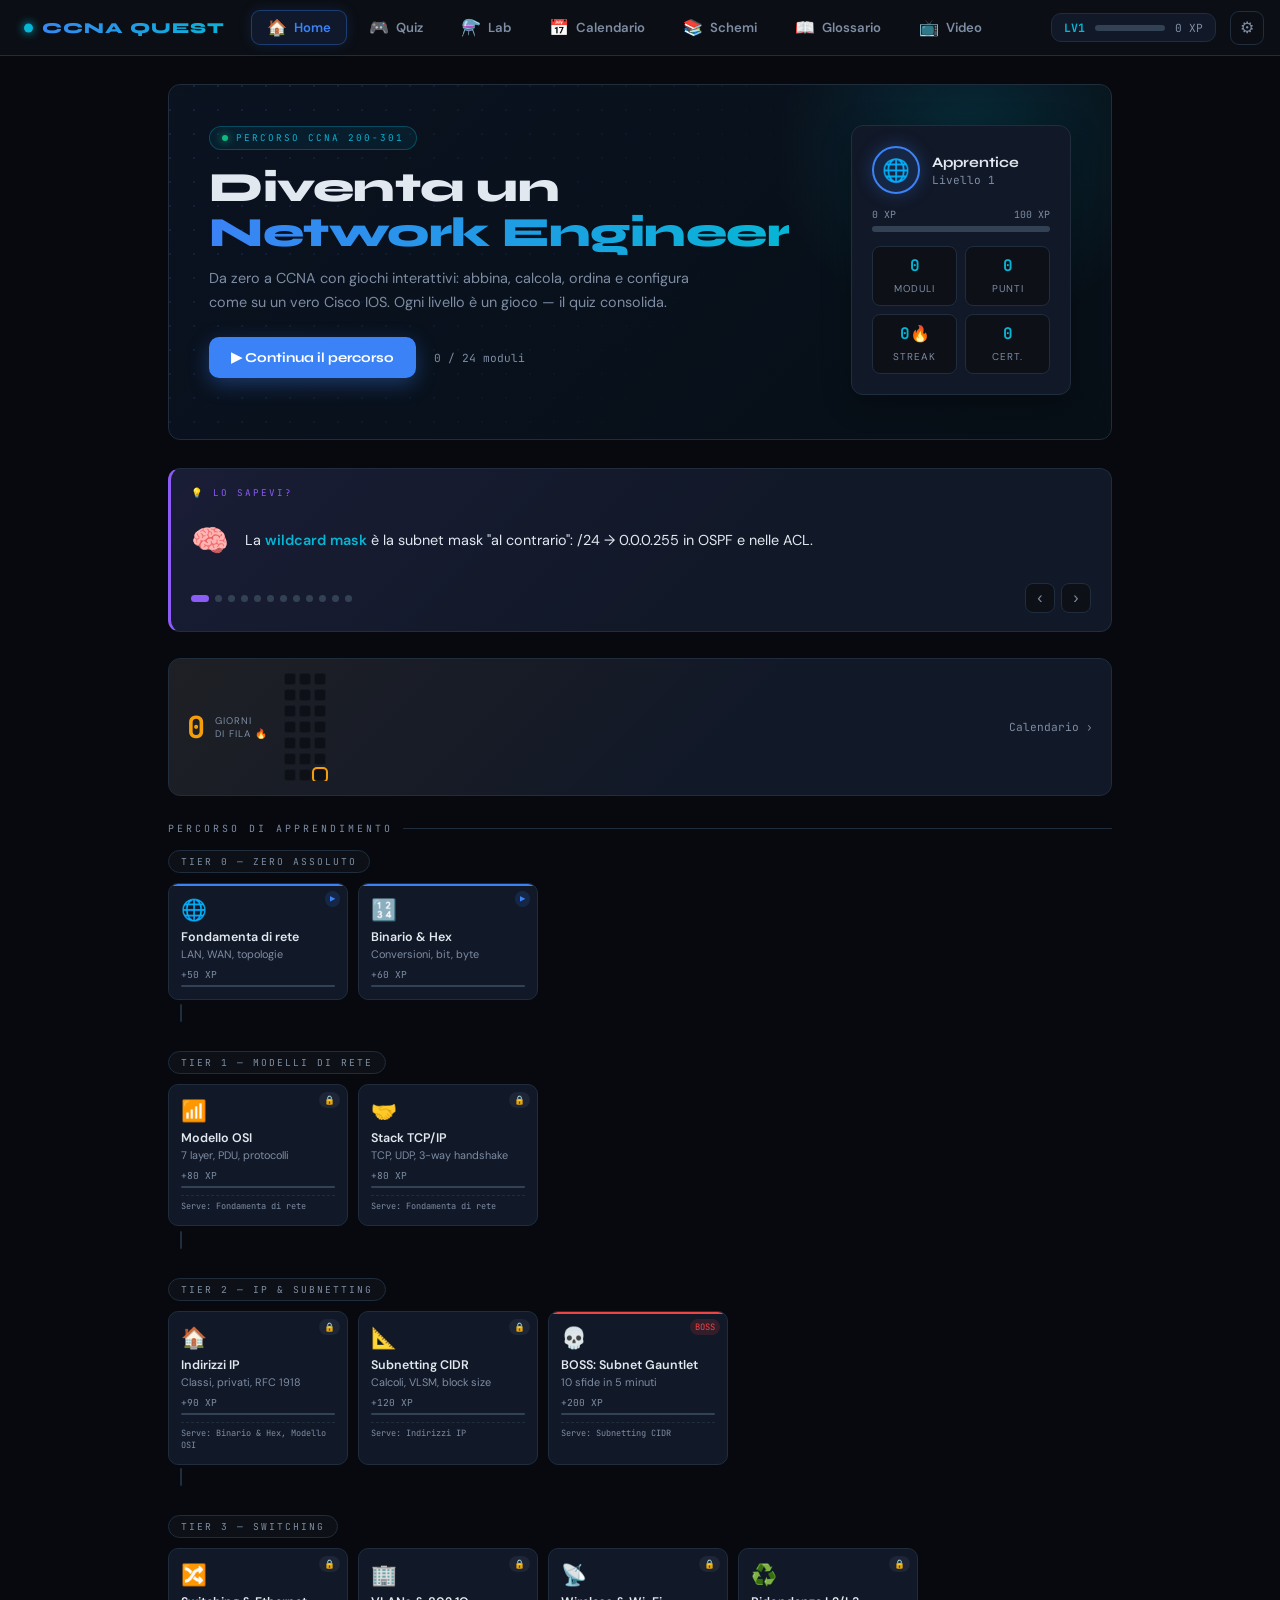
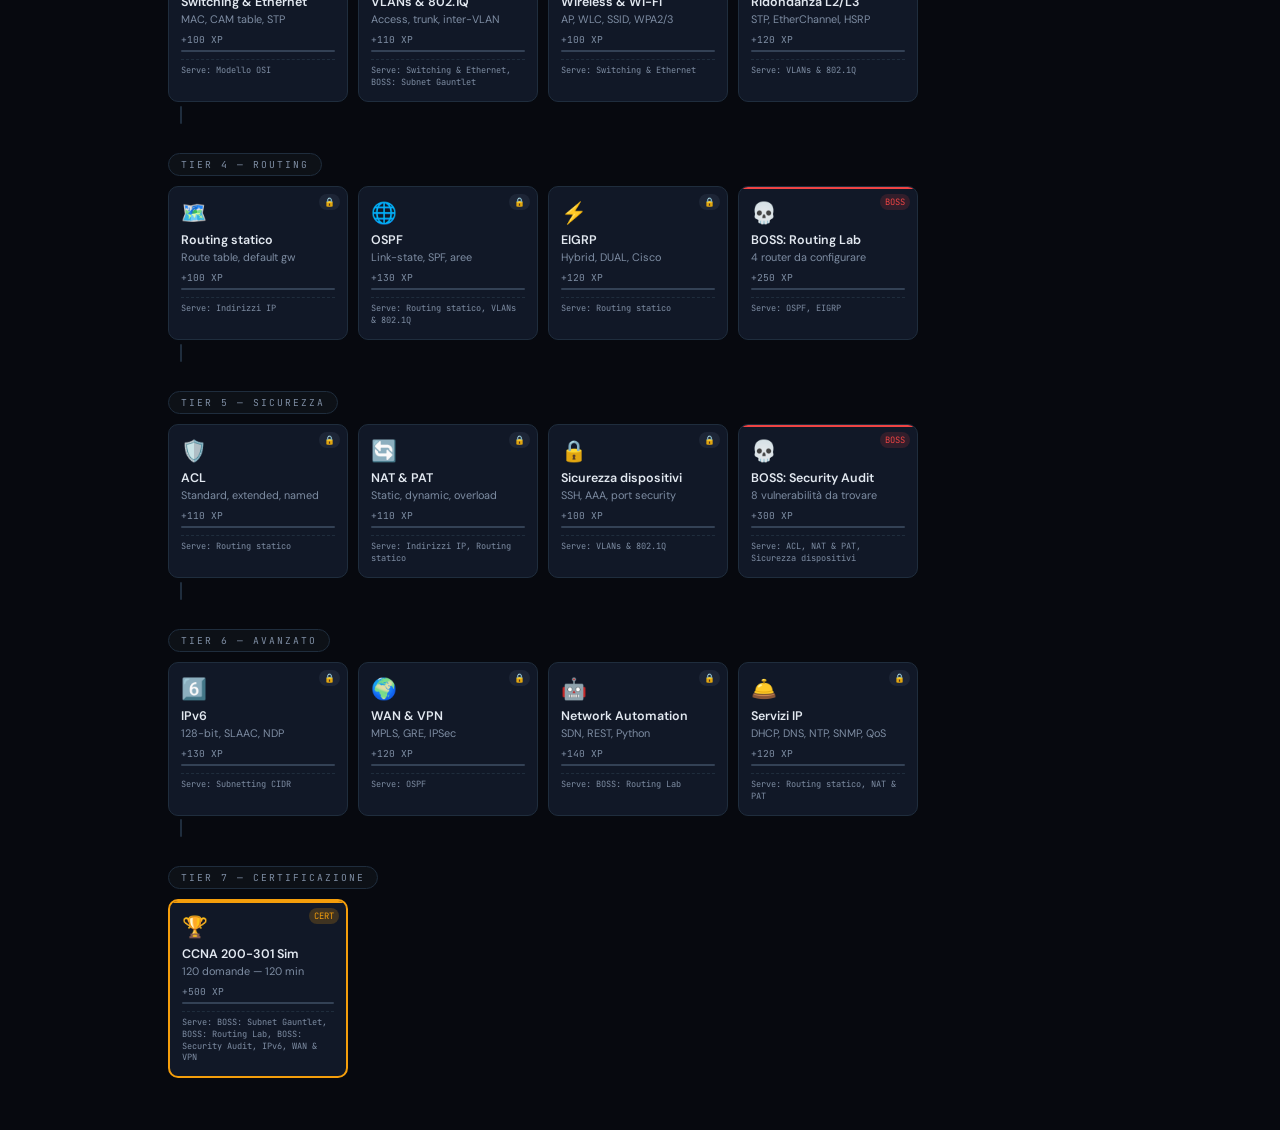
==== commit 13791320: "Simulazione d'esame CCNA 200-301 (30 domande a tempo) Nuovo banco EXAM_BANK di 30 domande originali " ====
--- a/index.html
+++ b/index.html
@@ -130,6 +130,8 @@
       <button class="mode-btn" data-mode="exam" onclick="selMode(this)">📋 Esame Sim</button>
     </div>
     <button class="start-btn" onclick="startQuiz()">⚡ INIZIA</button>
+    <button class="start-btn exam-sim-btn" onclick="startExam()">🎓 SIMULAZIONE D'ESAME · 30 DOMANDE A TEMPO</button>
+    <p class="exam-sim-note">Domande stile CCNA 200-301 su tutti i 6 domini, con punteggio per dominio a fine prova.</p>
   </div>
   <!-- ACTIVE -->
   <div id="quiz-active" style="display:none" class="quiz-wrap">
--- a/style.css
+++ b/style.css
@@ -97,6 +97,9 @@
 .mode-btn{flex:1;min-width:100px;background:var(--panel);border:1px solid var(--border);color:var(--muted);padding:10px;border-radius:8px;cursor:pointer;font-size:.78rem;font-weight:600;transition:all .15s;font-family:'DM Sans',sans-serif}
 .mode-btn.sel{border-color:var(--orange);color:var(--orange);background:rgba(245,158,11,.07)}
 .start-btn{width:100%;padding:16px;background:transparent;border:2px solid var(--accent);color:var(--accent);font-family:'Syne',sans-serif;font-size:.9rem;font-weight:700;letter-spacing:3px;cursor:pointer;border-radius:8px;transition:all .3s;margin-bottom:20px}
+.exam-sim-btn{border-color:var(--green);color:var(--green);letter-spacing:1.5px;margin-bottom:8px}
+.exam-sim-btn:hover{background:var(--green);color:var(--bg)}
+.exam-sim-note{font-size:.75rem;color:var(--muted);line-height:1.5;margin-bottom:20px;text-align:center}
 .start-btn:hover{background:var(--accent);color:var(--bg)}
 /* quiz active */
 .quiz-wrap{max-width:680px;margin:0 auto}
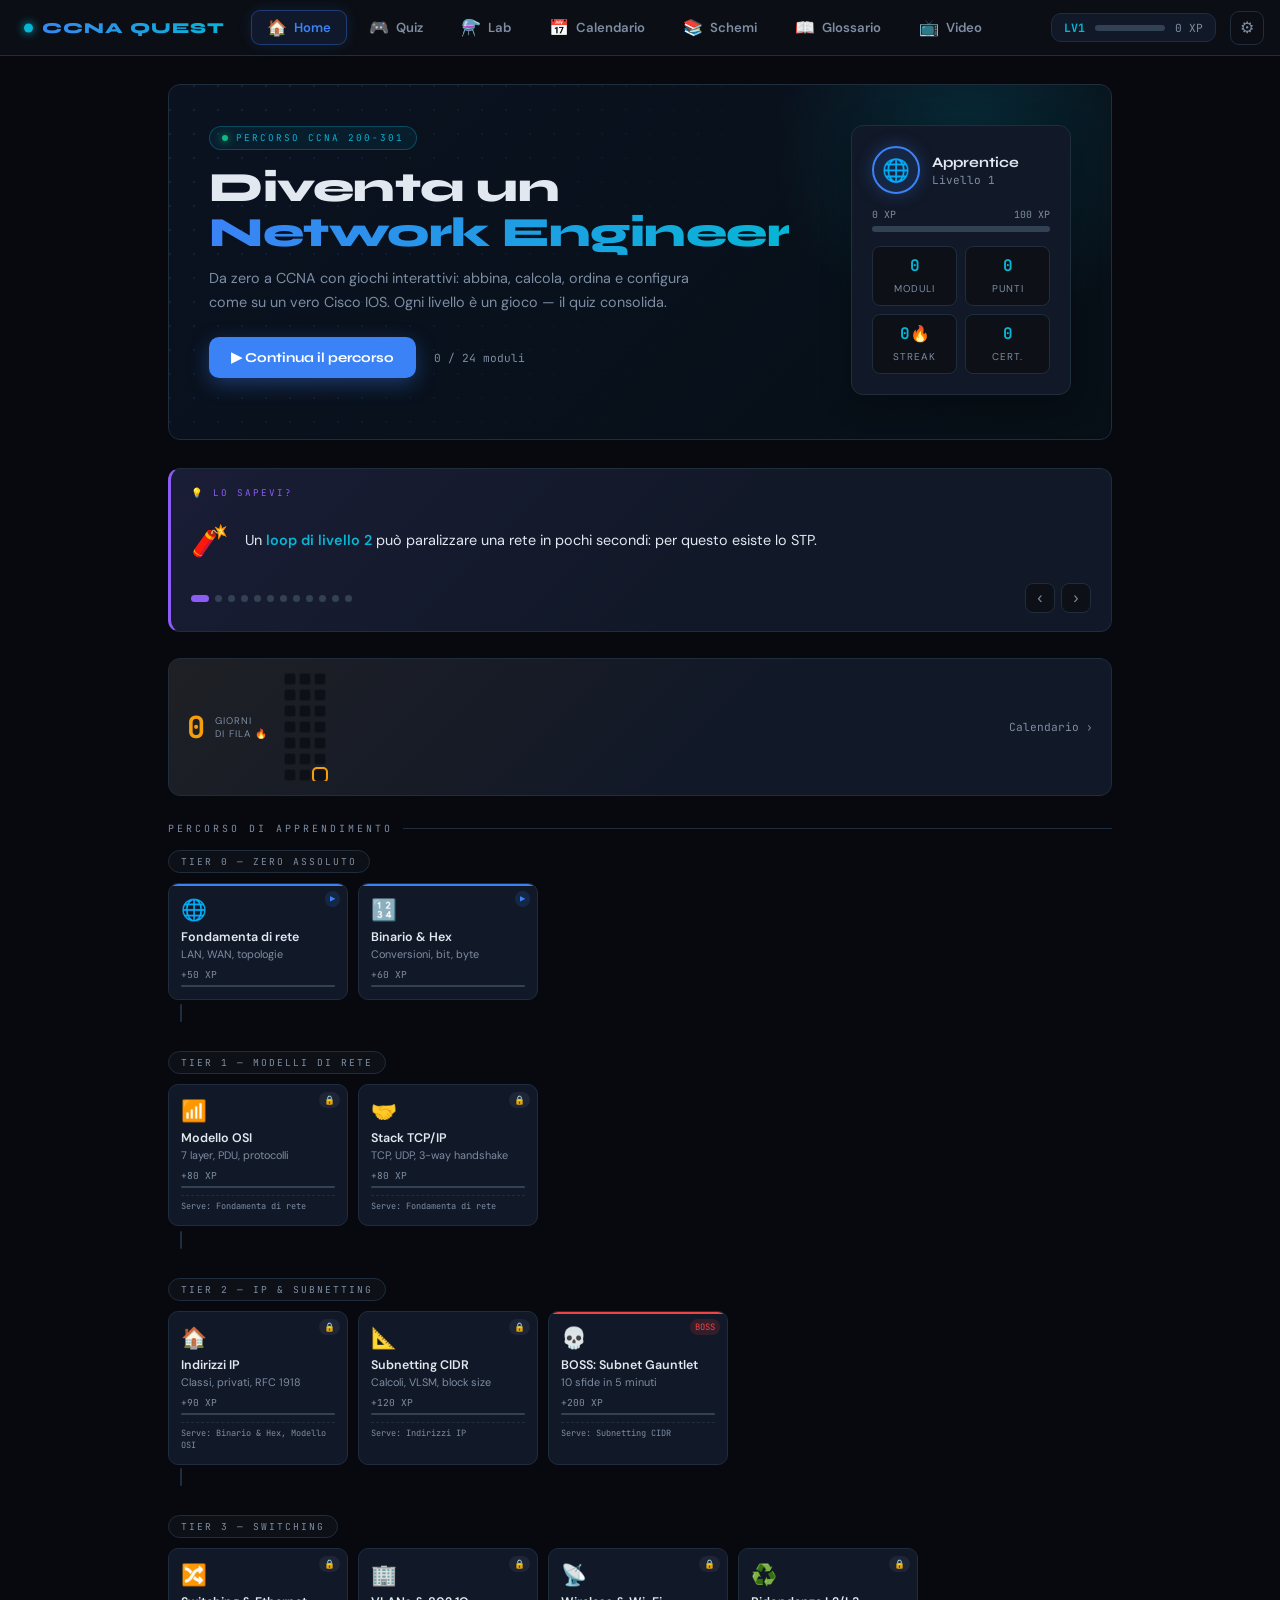
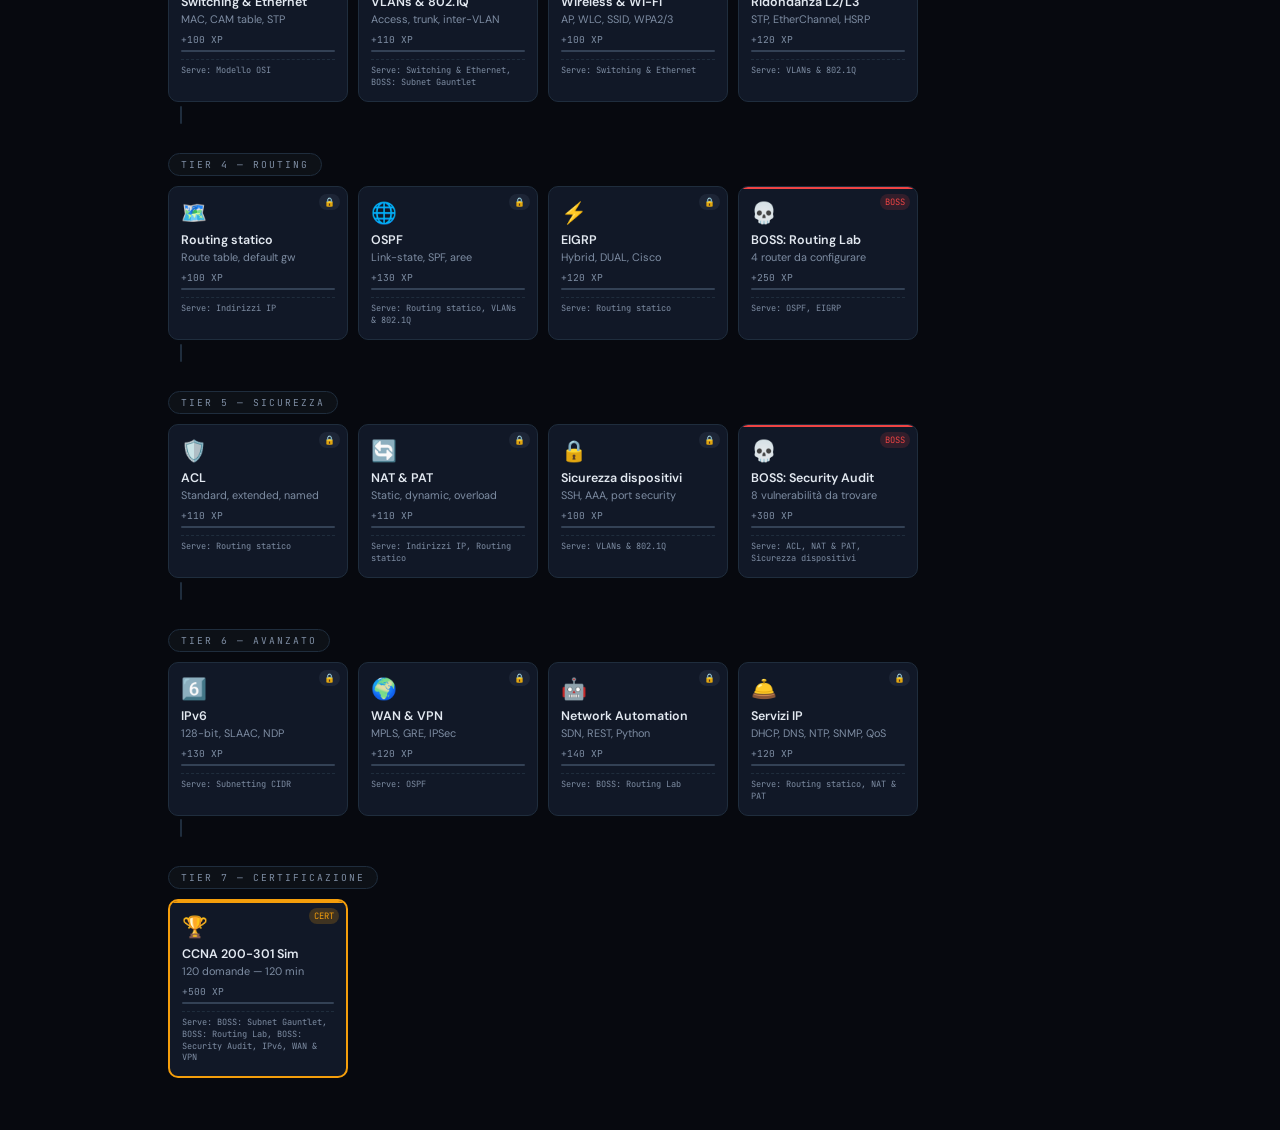
==== commit 0eee5c1b: "Simulazione d'esame in inglese, senza duplicati e con revisione approfondita - Banco domande d'esame" ====
--- a/index.html
+++ b/index.html
@@ -160,6 +160,7 @@
       <div class="rs"><b id="res-xp">0</b><span>XP guadagnati</span></div>
     </div>
     <div id="res-domains"></div>
+    <div id="res-review"></div>
     <div class="result-btns">
       <button class="rbtn rbtn-retry" onclick="replayQuiz()">↺ Rigioca</button>
       <button class="rbtn" id="res-lab-btn" style="display:none;border:1px solid var(--purple);color:var(--purple)">⚗️ Pratica interattiva</button>
@@ -394,6 +395,16 @@
   </div>
 </div>
 
+<!-- overlay revisione risposta d'esame (approfondimento senza perdere il resoconto) -->
+<div class="gloss-modal" id="review-modal">
+  <div class="gloss-modal-backdrop" onclick="closeReview()"></div>
+  <div class="gloss-modal-card">
+    <button class="gloss-modal-close" onclick="closeReview()" aria-label="Chiudi">✕</button>
+    <div id="review-modal-body"></div>
+    <button class="gloss-modal-back" onclick="closeReview()">‹ Torna al resoconto</button>
+  </div>
+</div>
+
 <!-- ══════════════ IMPOSTAZIONI ══════════════ -->
 <div class="modal-ov" id="settings-ov" onclick="if(event.target===this)closeSettings()">
   <div class="modal-card" role="dialog" aria-modal="true" tabindex="-1" aria-label="Impostazioni">
--- a/style.css
+++ b/style.css
@@ -8,7 +8,7 @@
 html{scroll-behavior:smooth}
 body{background:var(--bg);color:var(--text);font-family:'DM Sans',sans-serif;min-height:100vh;-webkit-tap-highlight-color:transparent;-webkit-text-size-adjust:100%;text-size-adjust:100%;overflow-x:hidden}
 /* NAV */
-.topnav{background:rgba(13,17,23,.82);-webkit-backdrop-filter:blur(12px);backdrop-filter:blur(12px);border-bottom:1px solid var(--border);display:flex;align-items:center;gap:6px;padding:10px 16px;position:sticky;top:0;z-index:200}
+.topnav{background:rgba(13,17,23,.82);-webkit-backdrop-filter:blur(12px);backdrop-filter:blur(12px);border-bottom:1px solid var(--border);display:flex;align-items:center;gap:6px;padding:calc(10px + env(safe-area-inset-top)) 16px 10px;position:sticky;top:0;z-index:200}
 .nav-brand{position:relative;font-family:'Syne',sans-serif;font-size:.95rem;font-weight:800;letter-spacing:1px;padding:6px 14px 6px 26px;margin-right:6px;cursor:pointer;background:linear-gradient(90deg,var(--accent),var(--cyan));-webkit-background-clip:text;background-clip:text;-webkit-text-fill-color:transparent;white-space:nowrap}
 .nav-brand::before{content:'';position:absolute;left:8px;top:50%;transform:translateY(-50%);width:9px;height:9px;border-radius:50%;background:var(--cyan);box-shadow:0 0 10px var(--cyan)}
 .nav-links{display:flex;align-items:center;gap:6px;flex-wrap:wrap}
@@ -24,7 +24,7 @@
 @media(max-width:640px){
   /* niente backdrop-filter qui: creerebbe un containing block per la
      tab bar fixed, spingendola in alto invece che in basso */
-  .topnav{padding:9px 14px;gap:8px;background:rgba(11,15,22,.96);-webkit-backdrop-filter:none;backdrop-filter:none}
+  .topnav{padding:calc(9px + env(safe-area-inset-top)) 14px 9px;gap:8px;background:rgba(11,15,22,.96);-webkit-backdrop-filter:none;backdrop-filter:none}
   .nav-brand{font-size:.82rem;padding:4px 6px 4px 22px;margin-right:0}
   .nav-brand::before{left:5px;width:8px;height:8px}
   .nav-xp{margin-left:auto;padding:5px 10px;gap:8px}
@@ -708,6 +708,41 @@
 .rv-sub{font-size:.75rem;color:var(--muted)}
 .rv-go{background:transparent;border:1px solid var(--purple);color:var(--purple);border-radius:9px;padding:9px 16px;font-family:'Syne',sans-serif;font-weight:700;font-size:.82rem;cursor:pointer;transition:all .15s;white-space:nowrap;flex-shrink:0}
 .rv-go:hover{background:rgba(139,92,246,.1)}
+/* ─── RIVEDI LE RISPOSTE (revisione post-esame) ─── */
+.review-hint{font-size:.78rem;color:var(--muted);line-height:1.5;margin-bottom:12px;text-align:left}
+.review-list{display:flex;flex-direction:column;gap:8px;text-align:left}
+.review-item{display:flex;align-items:center;gap:11px;width:100%;background:var(--panel);border:1px solid var(--border);border-radius:10px;padding:11px 13px;cursor:pointer;font-family:'DM Sans',sans-serif;transition:all .15s;text-align:left}
+.review-item.ok{border-left:3px solid var(--green)}
+.review-item.ko{border-left:3px solid var(--red)}
+.review-item:hover{border-color:var(--accent);background:var(--surface)}
+.rvw-ic{flex-shrink:0;width:22px;height:22px;border-radius:50%;display:flex;align-items:center;justify-content:center;font-size:.72rem;font-weight:700}
+.rvw-ic.ok{background:rgba(16,185,129,.16);color:var(--green)}
+.rvw-ic.ko{background:rgba(239,68,68,.16);color:var(--red)}
+.rv-q{flex:1;min-width:0;font-size:.82rem;line-height:1.4;color:var(--text)}
+.rvw-arrow{flex-shrink:0;color:var(--muted);font-size:1.2rem;font-weight:700}
+/* dettaglio nel modal */
+.rv-dom{display:flex;align-items:center;gap:10px;font-family:'JetBrains Mono',monospace;font-size:.62rem;letter-spacing:2px;text-transform:uppercase;color:var(--muted);margin-bottom:10px}
+.rv-tag{font-family:'JetBrains Mono',monospace;font-size:.58rem;letter-spacing:1px;padding:3px 9px;border-radius:20px}
+.rv-tag.ok{background:rgba(16,185,129,.15);color:var(--green);border:1px solid rgba(16,185,129,.35)}
+.rv-tag.ko{background:rgba(239,68,68,.15);color:var(--red);border:1px solid rgba(239,68,68,.35)}
+.rv-detail-q{font-family:'Syne',sans-serif;font-size:1.05rem;font-weight:700;line-height:1.45;margin-bottom:14px}
+.rv-opts{display:flex;flex-direction:column;gap:7px;margin-bottom:6px}
+.rv-opt{display:flex;align-items:center;gap:10px;background:var(--surface);border:1px solid var(--border);border-radius:9px;padding:9px 11px;font-size:.85rem;line-height:1.4}
+.rv-opt.correct{border-color:rgba(16,185,129,.55);background:rgba(16,185,129,.08)}
+.rv-opt.wrong{border-color:rgba(239,68,68,.55);background:rgba(239,68,68,.08)}
+.rv-opt-l{flex-shrink:0;width:22px;height:22px;border-radius:6px;background:var(--panel);border:1px solid var(--border);display:flex;align-items:center;justify-content:center;font-family:'JetBrains Mono',monospace;font-size:.72rem;color:var(--muted)}
+.rv-opt.correct .rv-opt-l{background:var(--green);border-color:var(--green);color:#04120c}
+.rv-opt.wrong .rv-opt-l{background:var(--red);border-color:var(--red);color:#fff}
+.rv-opt-t{flex:1;min-width:0}
+.rv-badge{flex-shrink:0;font-family:'JetBrains Mono',monospace;font-size:.55rem;letter-spacing:.5px;padding:3px 8px;border-radius:20px;white-space:nowrap}
+.rv-badge.ok{background:rgba(16,185,129,.18);color:var(--green)}
+.rv-badge.ko{background:rgba(239,68,68,.18);color:var(--red)}
+.rv-timeout{font-size:.76rem;color:var(--red);margin-top:6px}
+.rv-sec{border-top:1px solid var(--border);margin-top:16px;padding-top:4px}
+.review-schema-btn{margin-top:6px;background:var(--surface);border:1px solid var(--border);color:var(--accent);border-radius:8px;padding:9px 14px;font-family:'Syne',sans-serif;font-weight:700;font-size:.78rem;cursor:pointer;transition:all .15s}
+.review-schema-btn:hover{border-color:var(--accent);background:rgba(59,130,246,.08)}
+.rvw-schema-card{margin-top:12px}
+.rvw-schema-card .schema-card{margin:0}
 /* ─── ACCESSIBILITÀ MOVIMENTO ─── */
 @media(prefers-reduced-motion:reduce){
   *,*::before,*::after{animation-duration:.001ms!important;animation-iteration-count:1!important;transition-duration:.001ms!important;scroll-behavior:auto!important}
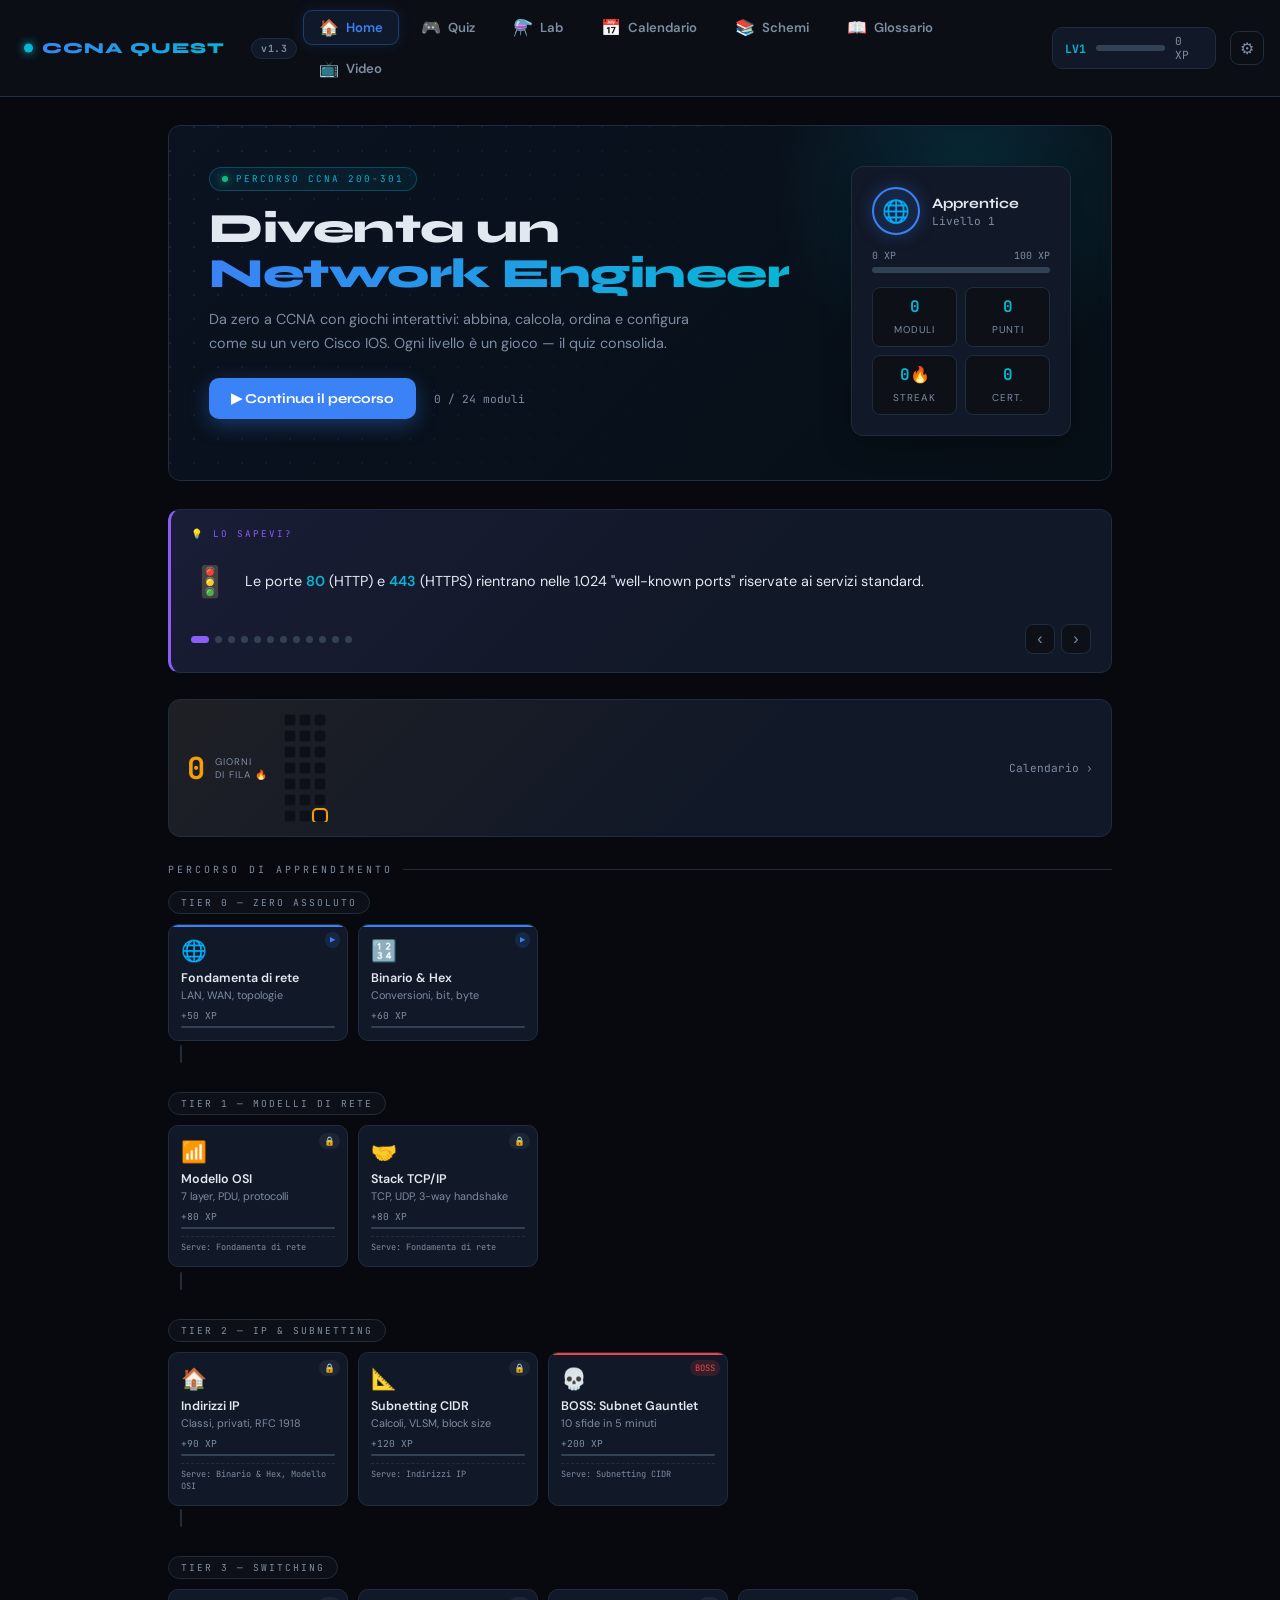
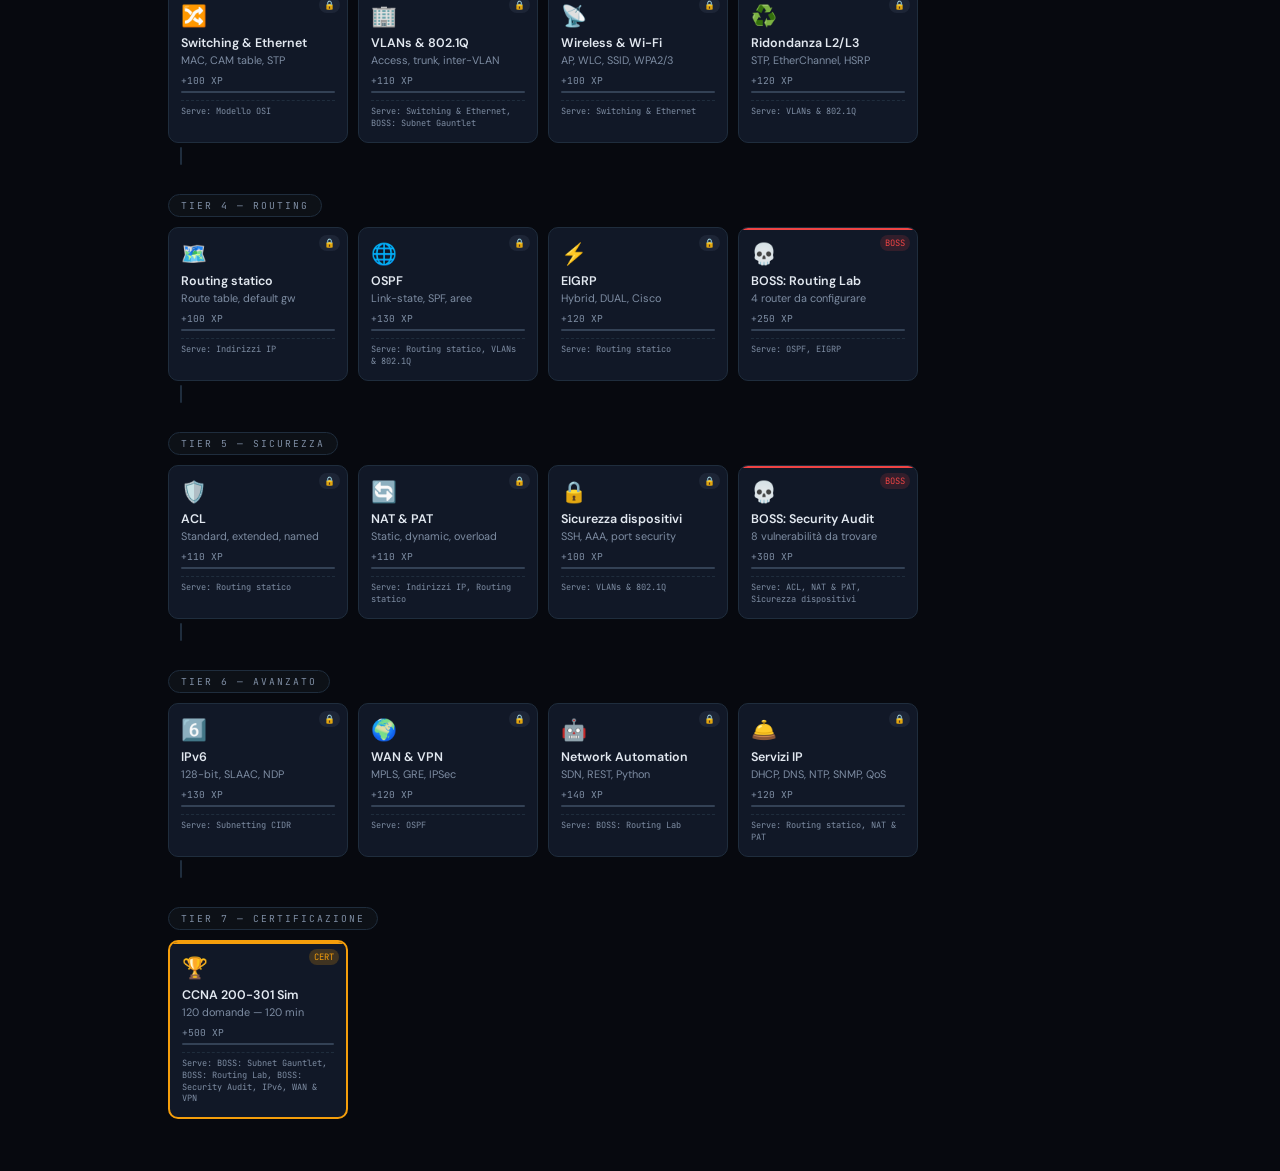
==== commit 0b9789eb: "Contatore di versione con changelog + fix collisione closeReview - Nuovo badge "v1.3" nella barra in" ====
--- a/index.html
+++ b/index.html
@@ -18,6 +18,7 @@
 <!-- NAV -->
 <nav class="topnav">
   <div class="nav-brand" onclick="showView('home')">CCNA QUEST</div>
+  <button class="nav-ver" id="nav-ver" onclick="openChangelog()" title="Versione e novità" aria-label="Versione e novità">v1.3</button>
   <div class="nav-links">
     <button class="nav-btn active" id="nb-home"    onclick="showView('home')"><span class="nb-ico">🏠</span><span class="nb-txt">Home</span></button>
     <button class="nav-btn" id="nb-quiz"    onclick="showView('quiz')"><span class="nb-ico">🎮</span><span class="nb-txt">Quiz</span></button>
@@ -395,13 +396,23 @@
   </div>
 </div>
 
+<!-- overlay changelog / novità versione (linguaggio semplice per l'utente) -->
+<div class="gloss-modal" id="changelog-modal">
+  <div class="gloss-modal-backdrop" onclick="closeChangelog()"></div>
+  <div class="gloss-modal-card">
+    <button class="gloss-modal-close" onclick="closeChangelog()" aria-label="Chiudi">✕</button>
+    <div id="changelog-body"></div>
+    <button class="gloss-modal-back" onclick="closeChangelog()">Chiudi</button>
+  </div>
+</div>
+
 <!-- overlay revisione risposta d'esame (approfondimento senza perdere il resoconto) -->
 <div class="gloss-modal" id="review-modal">
-  <div class="gloss-modal-backdrop" onclick="closeReview()"></div>
+  <div class="gloss-modal-backdrop" onclick="closeExamReview()"></div>
   <div class="gloss-modal-card">
-    <button class="gloss-modal-close" onclick="closeReview()" aria-label="Chiudi">✕</button>
+    <button class="gloss-modal-close" onclick="closeExamReview()" aria-label="Chiudi">✕</button>
     <div id="review-modal-body"></div>
-    <button class="gloss-modal-back" onclick="closeReview()">‹ Torna al resoconto</button>
+    <button class="gloss-modal-back" onclick="closeExamReview()">‹ Torna al resoconto</button>
   </div>
 </div>
 
--- a/style.css
+++ b/style.css
@@ -16,7 +16,22 @@
 .nav-btn .nb-ico{font-size:1rem;line-height:1;transition:transform .18s}
 .nav-btn:hover{color:var(--text);background:rgba(255,255,255,.04)}
 .nav-btn.active{color:var(--accent);background:rgba(59,130,246,.1);border-color:rgba(59,130,246,.35);box-shadow:0 0 14px rgba(59,130,246,.15)}
+.nav-ver{font-family:'JetBrains Mono',monospace;font-size:.62rem;font-weight:700;letter-spacing:.5px;color:var(--muted);background:var(--panel);border:1px solid var(--border);border-radius:20px;padding:3px 9px;cursor:pointer;transition:all .15s;white-space:nowrap;flex-shrink:0}
+.nav-ver:hover{border-color:var(--accent);color:var(--accent);box-shadow:0 0 12px rgba(59,130,246,.18)}
+.nav-ver:active{transform:scale(.95)}
 .nav-xp{margin-left:auto;display:flex;align-items:center;gap:10px;padding:6px 12px;background:var(--panel);border:1px solid var(--border);border-radius:10px}
+/* ─── CHANGELOG / NOVITÀ ─── */
+.cl-title{font-family:'Syne',sans-serif;font-size:1.35rem;font-weight:800;color:var(--cyan);margin-bottom:4px}
+.cl-sub{font-size:.82rem;color:var(--muted);line-height:1.5;margin-bottom:18px}
+.cl-entry{border-top:1px solid var(--border);padding:14px 0 4px}
+.cl-entry:first-of-type{border-top:none;padding-top:0}
+.cl-head{display:flex;align-items:center;gap:9px;margin-bottom:6px}
+.cl-ver{font-family:'JetBrains Mono',monospace;font-size:.82rem;font-weight:700;color:var(--accent)}
+.cl-now{font-family:'JetBrains Mono',monospace;font-size:.54rem;letter-spacing:1px;color:var(--green);background:rgba(16,185,129,.15);border:1px solid rgba(16,185,129,.35);border-radius:20px;padding:2px 8px}
+.cl-date{margin-left:auto;font-size:.7rem;color:var(--muted)}
+.cl-h{font-family:'Syne',sans-serif;font-weight:700;font-size:.95rem;margin-bottom:6px}
+.cl-list{margin:0 0 4px;padding-left:18px}
+.cl-list li{font-size:.85rem;line-height:1.6;color:var(--text);margin-bottom:6px}
 .nav-lv{font-family:'JetBrains Mono',monospace;font-size:.72rem;font-weight:700;color:var(--cyan)}
 .nav-track{width:70px;height:6px;background:var(--dim);border-radius:3px;overflow:hidden}
 .nav-fill{height:100%;background:linear-gradient(90deg,var(--accent),var(--cyan));border-radius:3px;transition:width .5s ease}
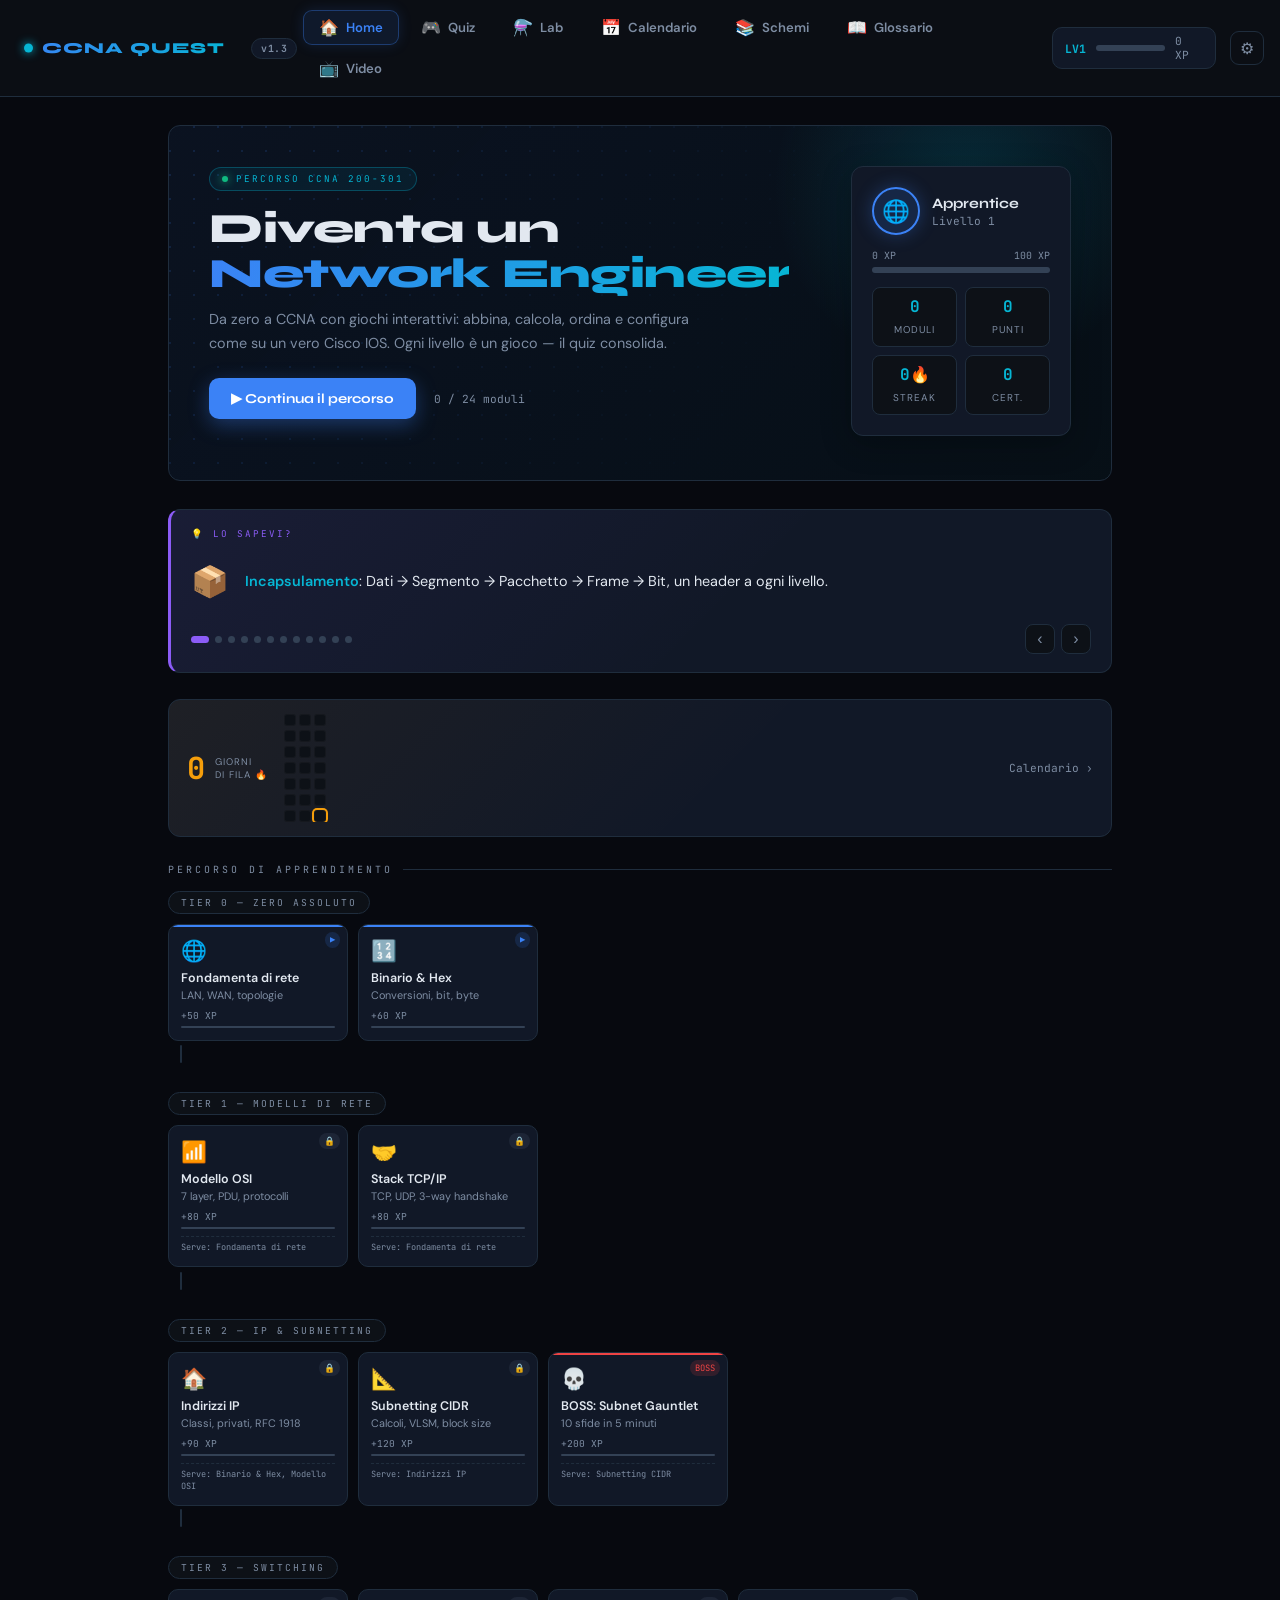
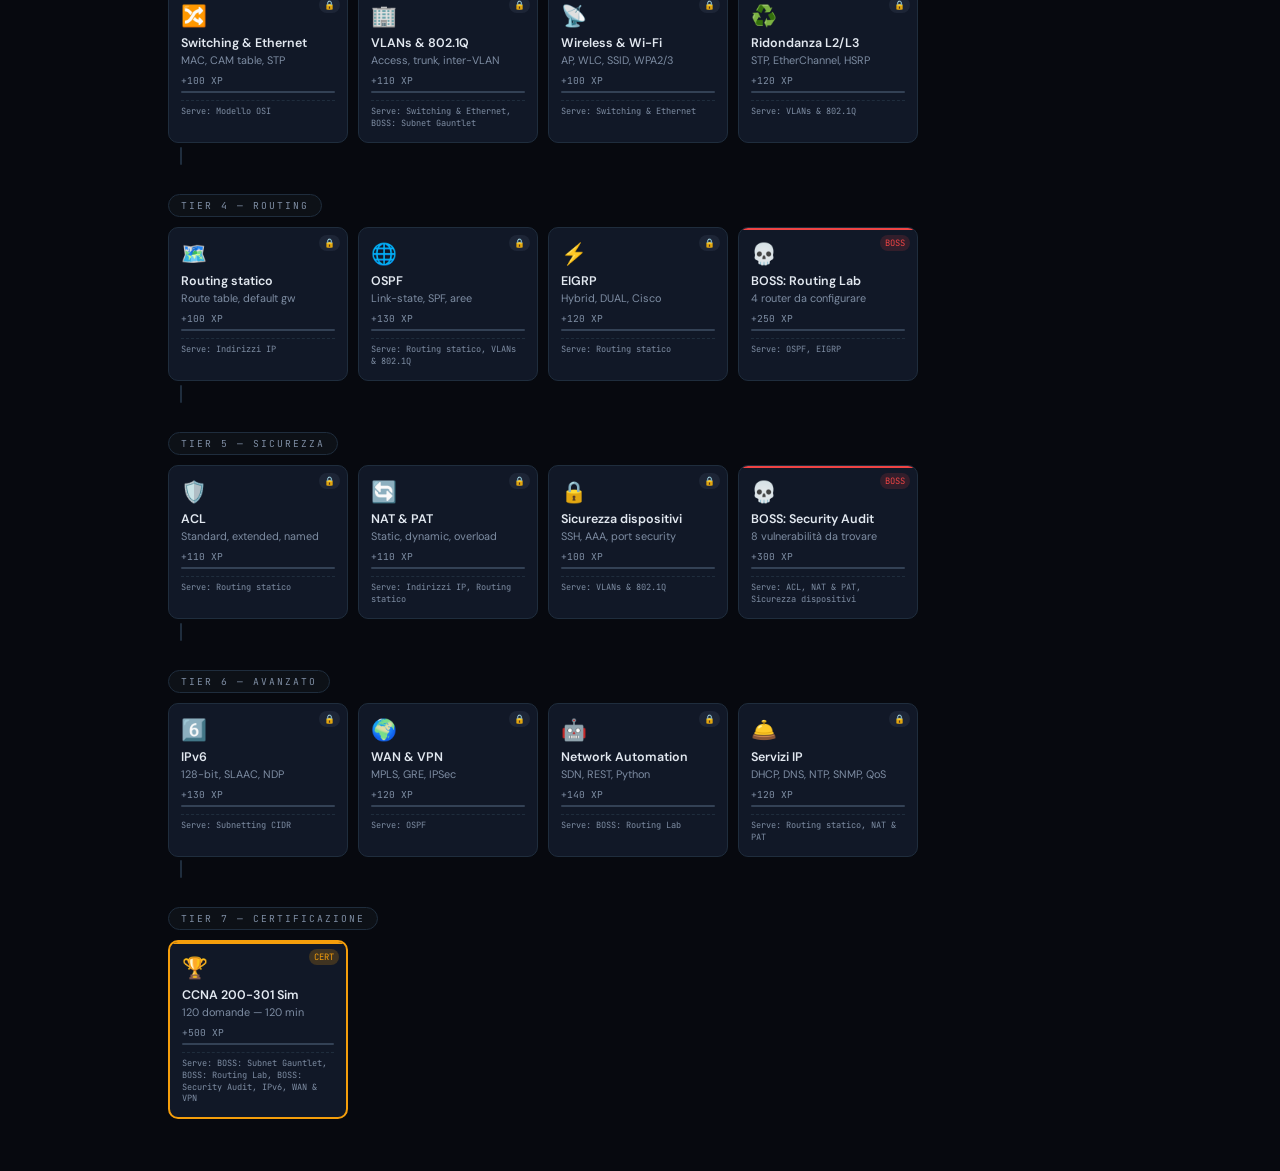
==== commit d1fdae1a: "Fix mobile: il badge versione non deve rompere la topnav Il badge di versione introdotto in v1.3 all" ====
--- a/index.html
+++ b/index.html
@@ -4,6 +4,7 @@
 <meta charset="UTF-8">
 <meta name="viewport" content="width=device-width, initial-scale=1.0, viewport-fit=cover">
 <meta name="theme-color" content="#07090f">
+<meta name="format-detection" content="telephone=no,date=no,address=no,email=no">
 <meta name="apple-mobile-web-app-capable" content="yes">
 <meta name="apple-mobile-web-app-status-bar-style" content="black-translucent">
 <meta name="mobile-web-app-capable" content="yes">
--- a/style.css
+++ b/style.css
@@ -16,8 +16,8 @@
 .nav-btn .nb-ico{font-size:1rem;line-height:1;transition:transform .18s}
 .nav-btn:hover{color:var(--text);background:rgba(255,255,255,.04)}
 .nav-btn.active{color:var(--accent);background:rgba(59,130,246,.1);border-color:rgba(59,130,246,.35);box-shadow:0 0 14px rgba(59,130,246,.15)}
-.nav-ver{font-family:'JetBrains Mono',monospace;font-size:.62rem;font-weight:700;letter-spacing:.5px;color:var(--muted);background:var(--panel);border:1px solid var(--border);border-radius:20px;padding:3px 9px;cursor:pointer;transition:all .15s;white-space:nowrap;flex-shrink:0}
-.nav-ver:hover{border-color:var(--accent);color:var(--accent);box-shadow:0 0 12px rgba(59,130,246,.18)}
+.nav-ver{-webkit-appearance:none;appearance:none;font-family:'JetBrains Mono',monospace;font-size:.62rem;font-weight:700;letter-spacing:.5px;color:var(--muted);-webkit-text-fill-color:var(--muted);background:var(--panel);border:1px solid var(--border);border-radius:20px;padding:3px 9px;cursor:pointer;transition:all .15s;white-space:nowrap;flex-shrink:0;-webkit-user-select:none;user-select:none;-webkit-tap-highlight-color:transparent}
+.nav-ver:hover{border-color:var(--accent);color:var(--accent);-webkit-text-fill-color:var(--accent);box-shadow:0 0 12px rgba(59,130,246,.18)}
 .nav-ver:active{transform:scale(.95)}
 .nav-xp{margin-left:auto;display:flex;align-items:center;gap:10px;padding:6px 12px;background:var(--panel);border:1px solid var(--border);border-radius:10px}
 /* ─── CHANGELOG / NOVITÀ ─── */
@@ -39,11 +39,13 @@
 @media(max-width:640px){
   /* niente backdrop-filter qui: creerebbe un containing block per la
      tab bar fixed, spingendola in alto invece che in basso */
-  .topnav{padding:calc(9px + env(safe-area-inset-top)) 14px 9px;gap:8px;background:rgba(11,15,22,.96);-webkit-backdrop-filter:none;backdrop-filter:none}
-  .nav-brand{font-size:.82rem;padding:4px 6px 4px 22px;margin-right:0}
+  .topnav{padding:calc(9px + env(safe-area-inset-top)) 12px 9px;gap:6px;background:rgba(11,15,22,.96);-webkit-backdrop-filter:none;backdrop-filter:none}
+  /* il logo cede spazio per primo: gear e badge non escono mai dallo schermo */
+  .nav-brand{font-size:.82rem;padding:4px 6px 4px 22px;margin-right:0;flex-shrink:1;min-width:0;overflow:hidden;text-overflow:ellipsis}
   .nav-brand::before{left:5px;width:8px;height:8px}
-  .nav-xp{margin-left:auto;padding:5px 10px;gap:8px}
-  .nav-track{width:46px}
+  .nav-ver{font-size:.56rem;padding:2px 7px;letter-spacing:0}
+  .nav-xp{margin-left:auto;padding:5px 8px;gap:6px;flex-shrink:0}
+  .nav-track{width:38px}
   /* → tab bar in basso su mobile */
   .nav-links{position:fixed;left:0;right:0;bottom:0;z-index:300;display:flex;justify-content:space-around;gap:0;flex-wrap:nowrap;padding:7px 4px calc(7px + env(safe-area-inset-bottom));background:rgba(11,15,22,.94);-webkit-backdrop-filter:blur(18px);backdrop-filter:blur(18px);border-top:1px solid var(--border);box-shadow:0 -6px 24px rgba(0,0,0,.45)}
   .nav-btn{flex:1;flex-direction:column;gap:3px;padding:5px 2px;border-radius:12px;font-size:.58rem;font-weight:600;letter-spacing:.2px}
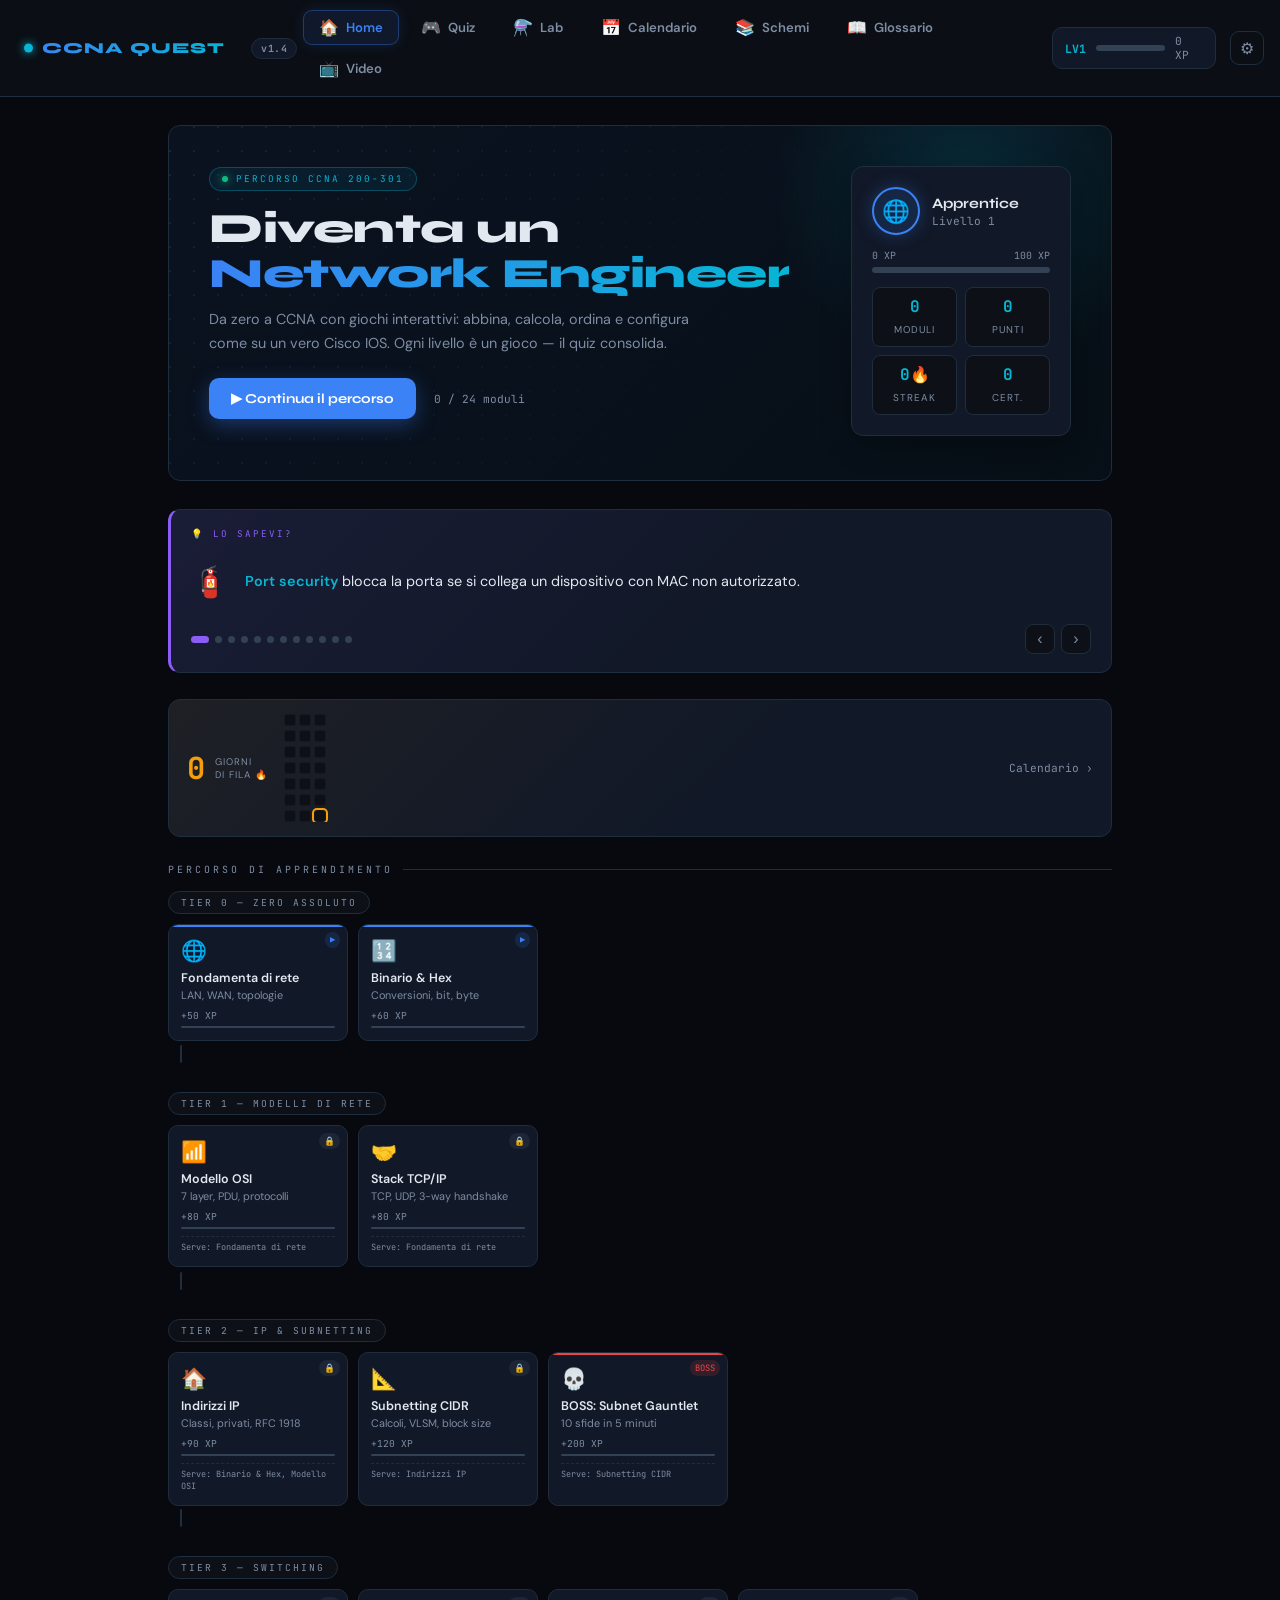
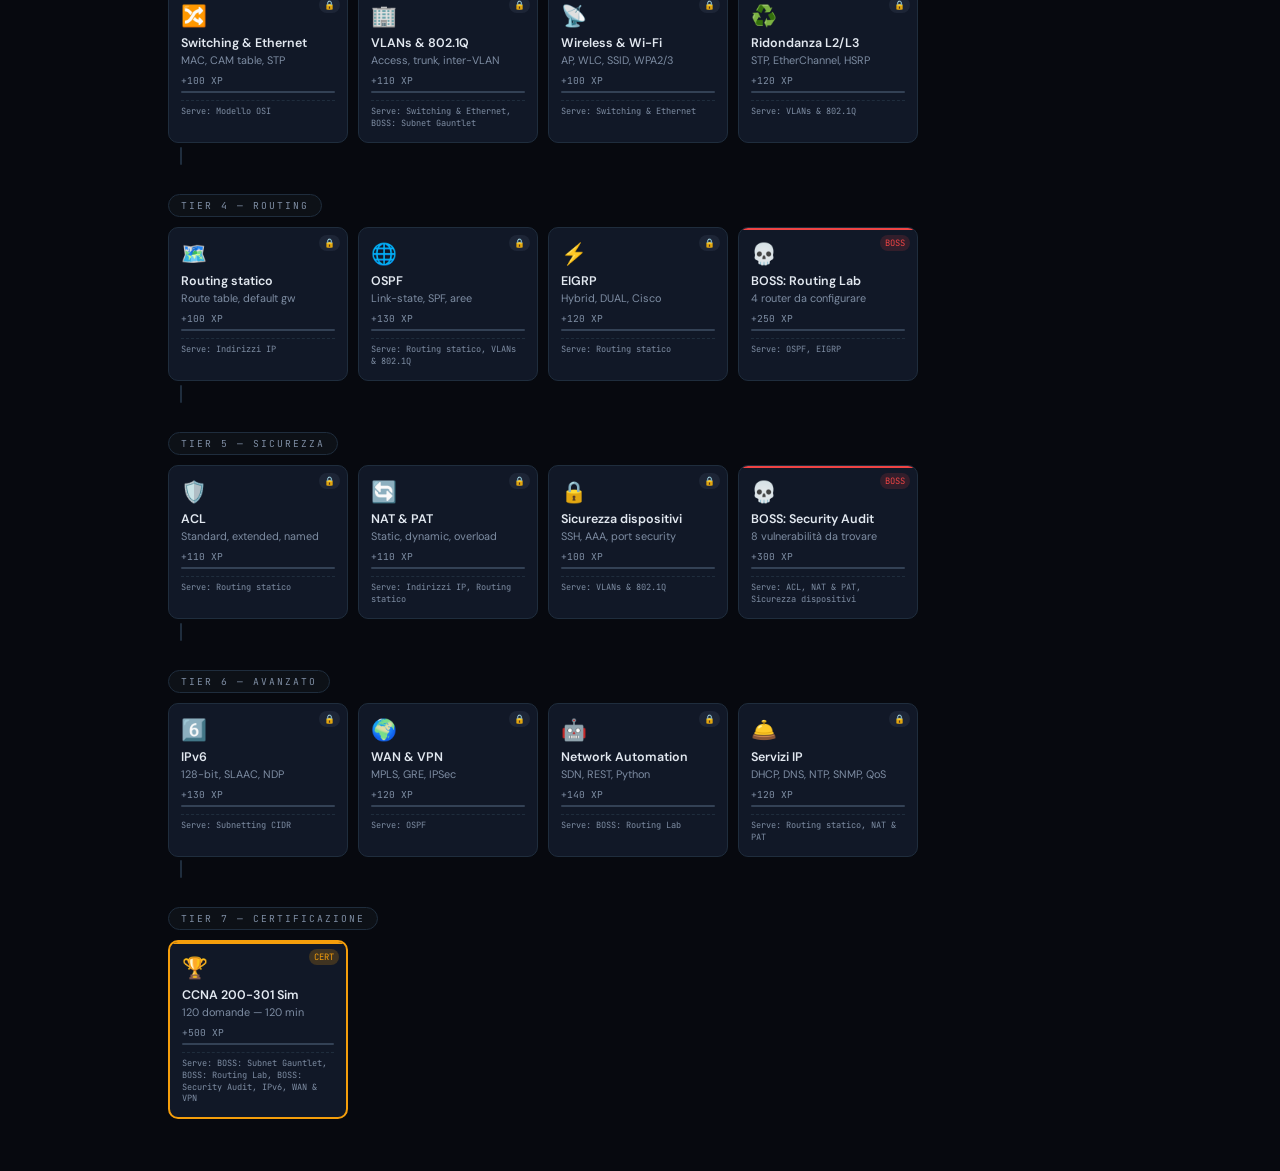
==== commit 1162b9f1: "v1.4 — fix badge versione (cache) e bump versione - Il service worker serviva CSS/JS con strategia c" ====
--- a/index.html
+++ b/index.html
@@ -19,7 +19,7 @@
 <!-- NAV -->
 <nav class="topnav">
   <div class="nav-brand" onclick="showView('home')">CCNA QUEST</div>
-  <button class="nav-ver" id="nav-ver" onclick="openChangelog()" title="Versione e novità" aria-label="Versione e novità">v1.3</button>
+  <button class="nav-ver" id="nav-ver" onclick="openChangelog()" title="Versione e novità" aria-label="Versione e novità">v1.4</button>
   <div class="nav-links">
     <button class="nav-btn active" id="nb-home"    onclick="showView('home')"><span class="nb-ico">🏠</span><span class="nb-txt">Home</span></button>
     <button class="nav-btn" id="nb-quiz"    onclick="showView('quiz')"><span class="nb-ico">🎮</span><span class="nb-txt">Quiz</span></button>
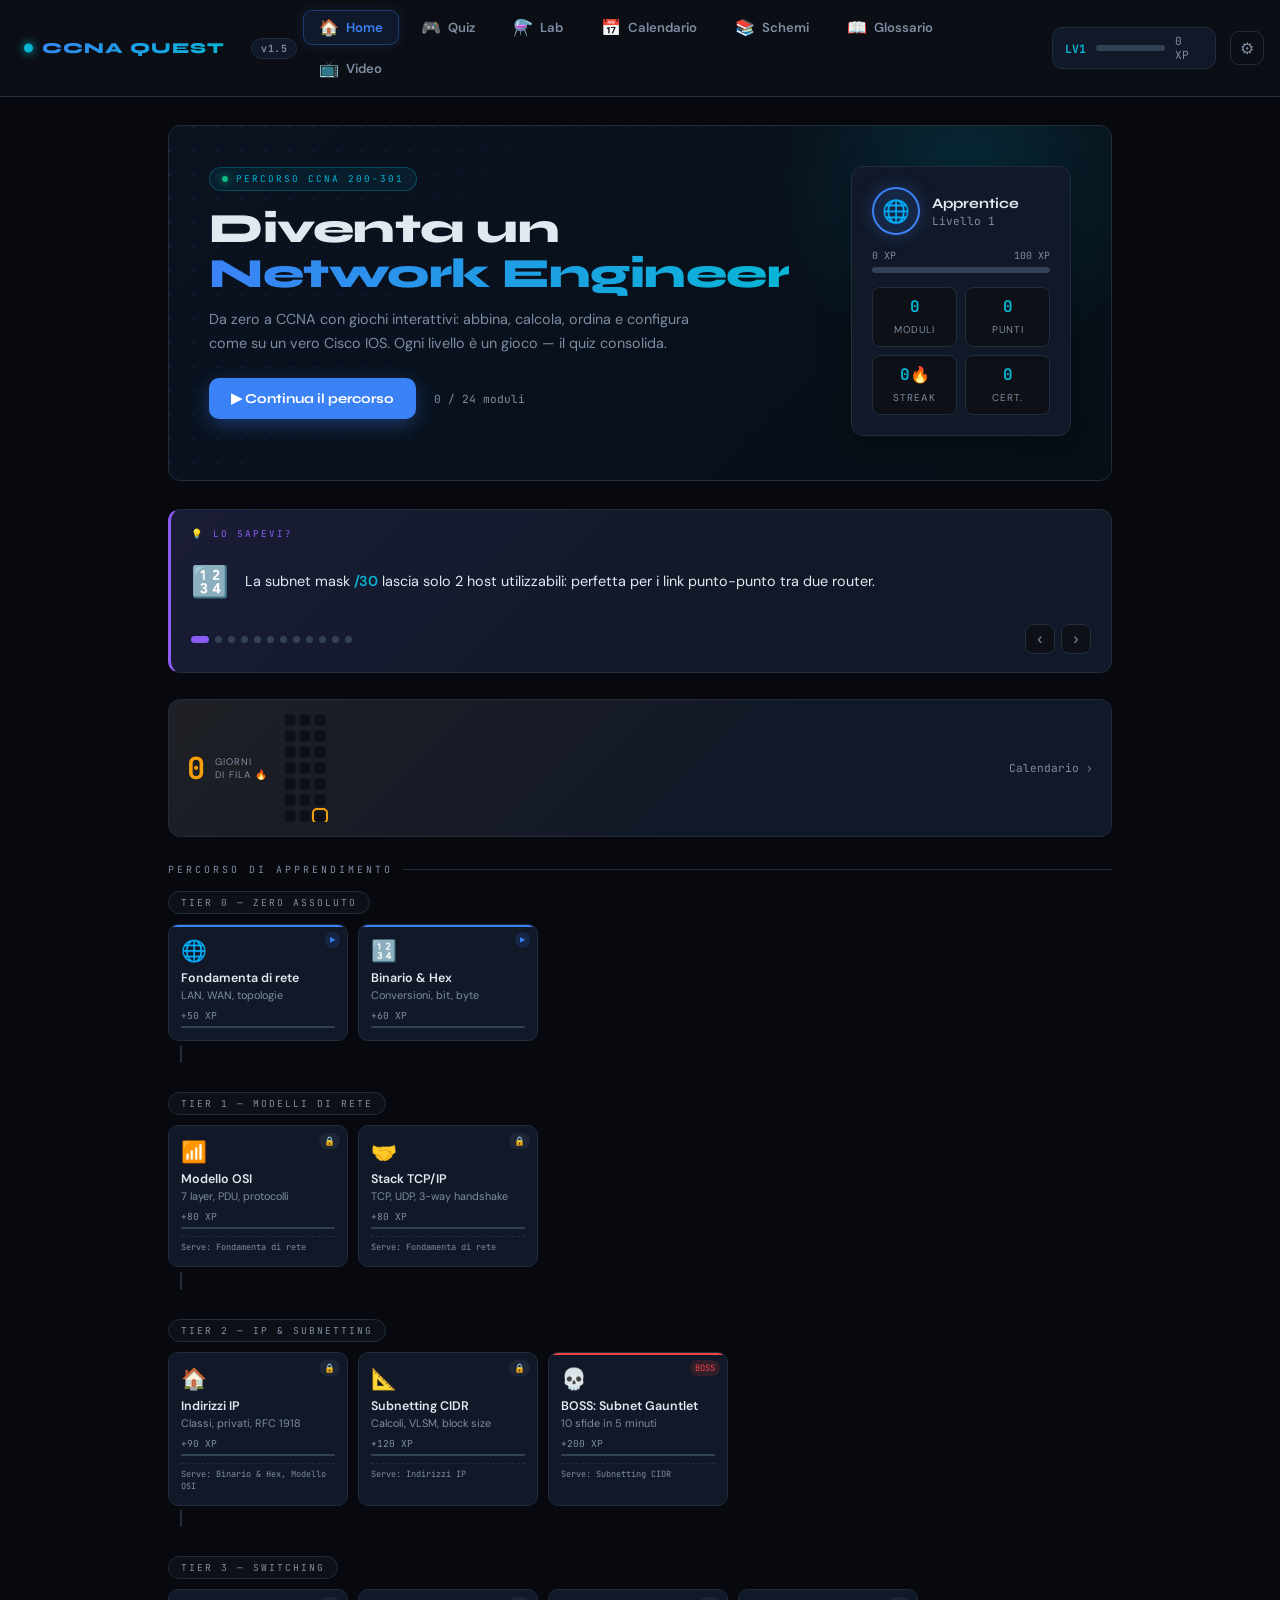
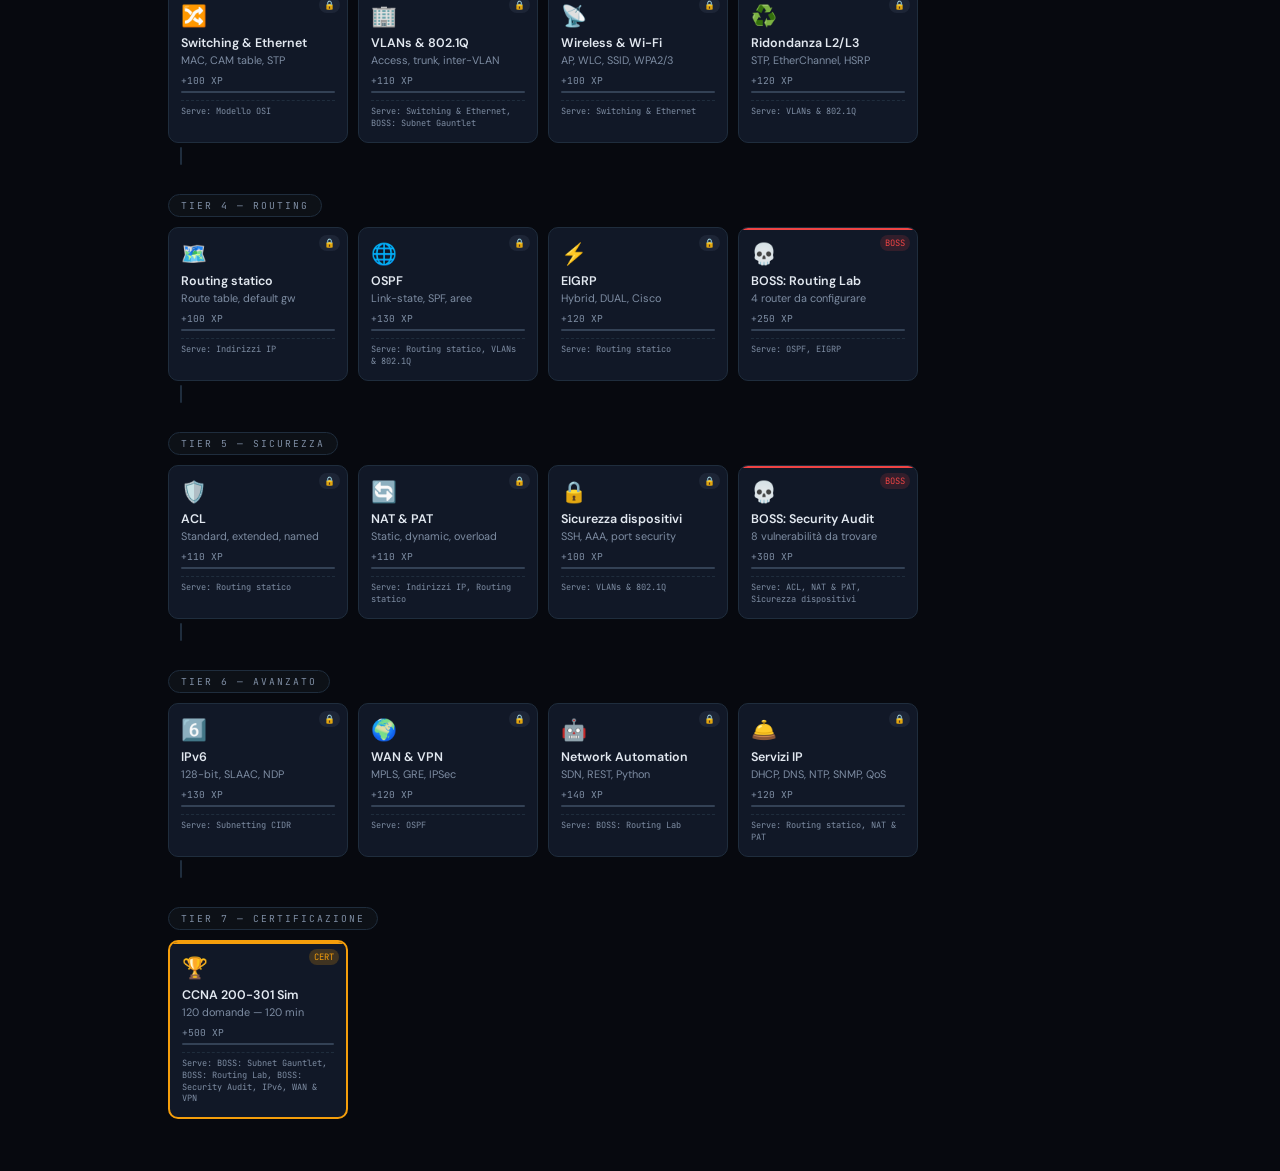
==== commit 2d075b73: "v1.5 — cache-busting via query string: le nuove domande arrivano subito Il solo cambio di nome cache" ====
--- a/index.html
+++ b/index.html
@@ -12,14 +12,14 @@
 <link rel="icon" href="data:image/svg+xml,%3Csvg xmlns='http://www.w3.org/2000/svg' viewBox='0 0 100 100'%3E%3Crect width='100' height='100' rx='22' fill='%2307090f'/%3E%3Ccircle cx='50' cy='50' r='24' fill='none' stroke='%233b82f6' stroke-width='6'/%3E%3Ccircle cx='50' cy='26' r='6' fill='%2306b6d4'/%3E%3Ccircle cx='50' cy='74' r='6' fill='%2306b6d4'/%3E%3Ccircle cx='26' cy='50' r='6' fill='%2306b6d4'/%3E%3Ccircle cx='74' cy='50' r='6' fill='%2306b6d4'/%3E%3C/svg%3E">
 <link rel="apple-touch-icon" href="data:image/svg+xml,%3Csvg xmlns='http://www.w3.org/2000/svg' viewBox='0 0 100 100'%3E%3Crect width='100' height='100' rx='22' fill='%2307090f'/%3E%3Ccircle cx='50' cy='50' r='24' fill='none' stroke='%233b82f6' stroke-width='6'/%3E%3Ccircle cx='50' cy='26' r='6' fill='%2306b6d4'/%3E%3Ccircle cx='50' cy='74' r='6' fill='%2306b6d4'/%3E%3Ccircle cx='26' cy='50' r='6' fill='%2306b6d4'/%3E%3Ccircle cx='74' cy='50' r='6' fill='%2306b6d4'/%3E%3C/svg%3E">
 <link rel="manifest" href="manifest.webmanifest">
-<link rel="stylesheet" href="style.css">
+<link rel="stylesheet" href="style.css?v=1.5">
 </head>
 <body>
 
 <!-- NAV -->
 <nav class="topnav">
   <div class="nav-brand" onclick="showView('home')">CCNA QUEST</div>
-  <button class="nav-ver" id="nav-ver" onclick="openChangelog()" title="Versione e novità" aria-label="Versione e novità">v1.4</button>
+  <button class="nav-ver" id="nav-ver" onclick="openChangelog()" title="Versione e novità" aria-label="Versione e novità">v1.5</button>
   <div class="nav-links">
     <button class="nav-btn active" id="nb-home"    onclick="showView('home')"><span class="nb-ico">🏠</span><span class="nb-txt">Home</span></button>
     <button class="nav-btn" id="nb-quiz"    onclick="showView('quiz')"><span class="nb-ico">🎮</span><span class="nb-txt">Quiz</span></button>
@@ -456,6 +456,6 @@
 
 <div class="xp-toast" id="xp-toast" role="status" aria-live="polite"></div>
 
-<script src="app.js"></script>
+<script src="app.js?v=1.5"></script>
 </body>
 </html>
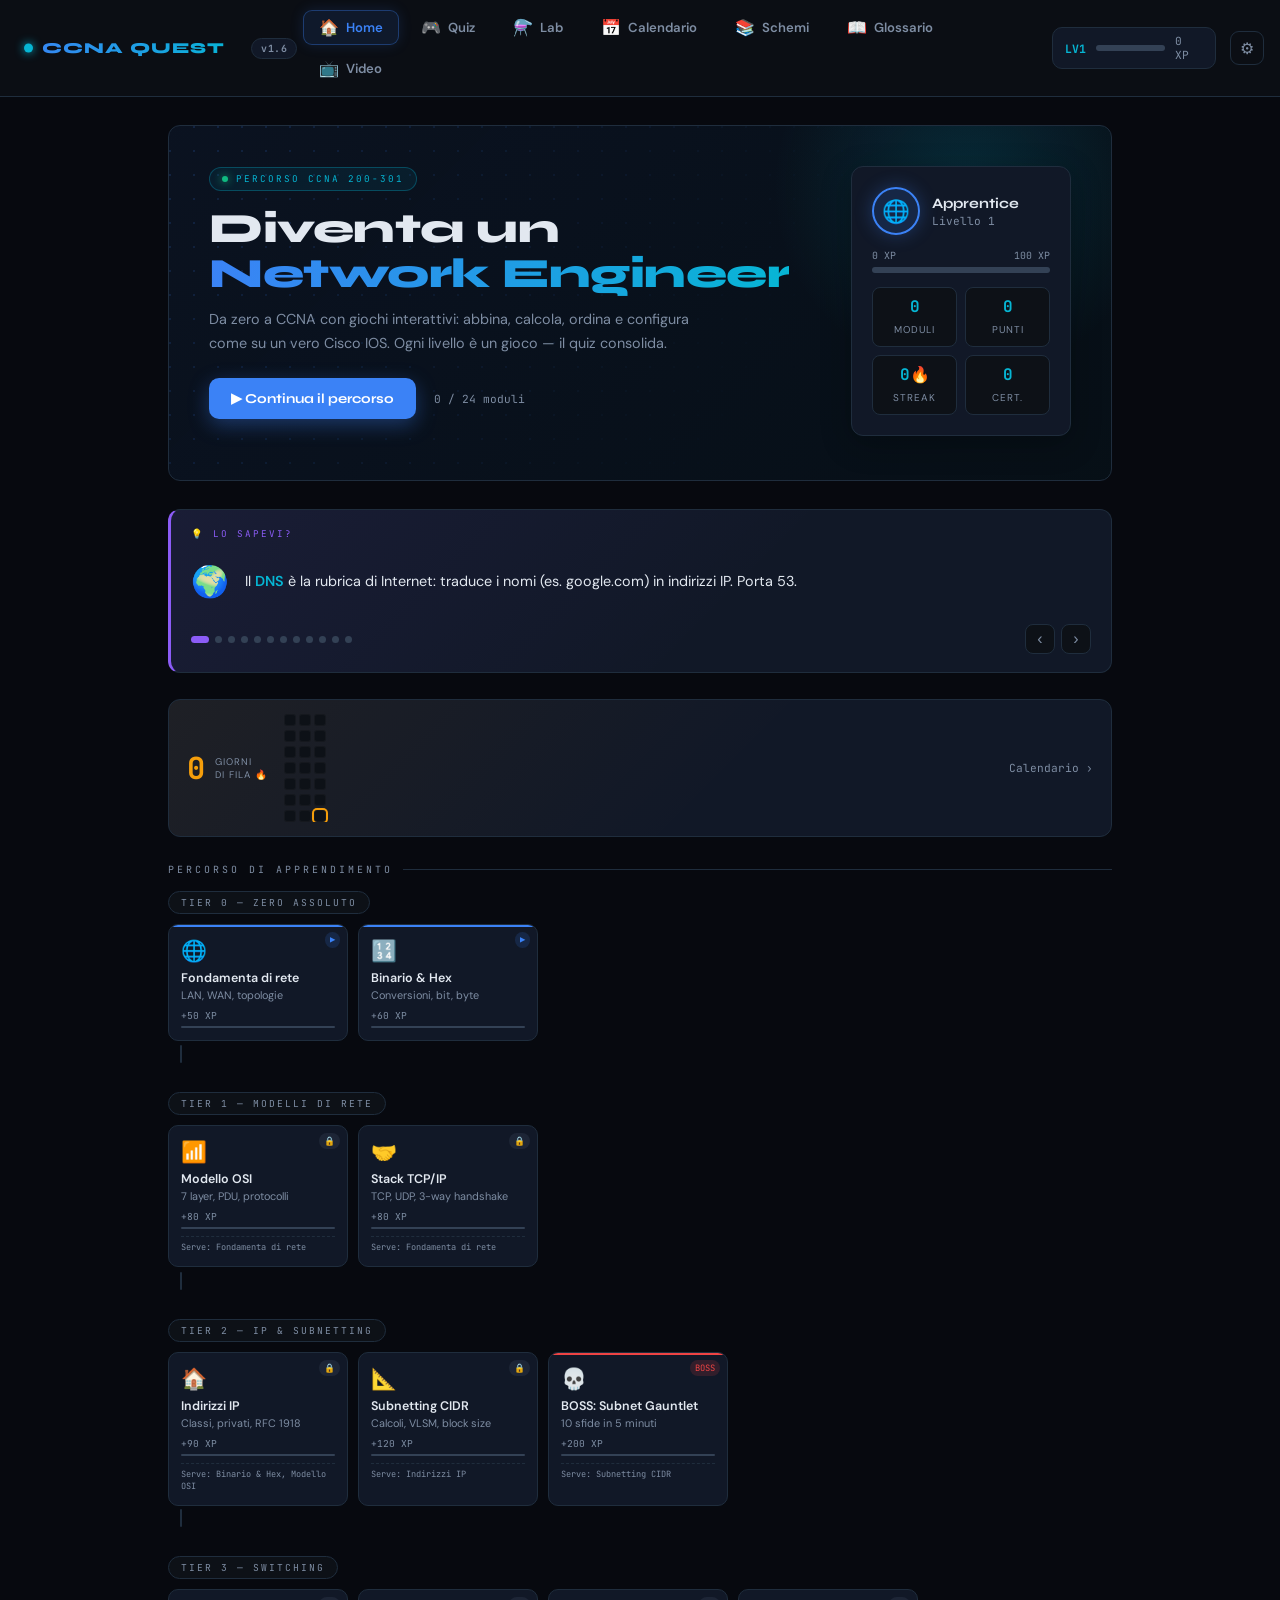
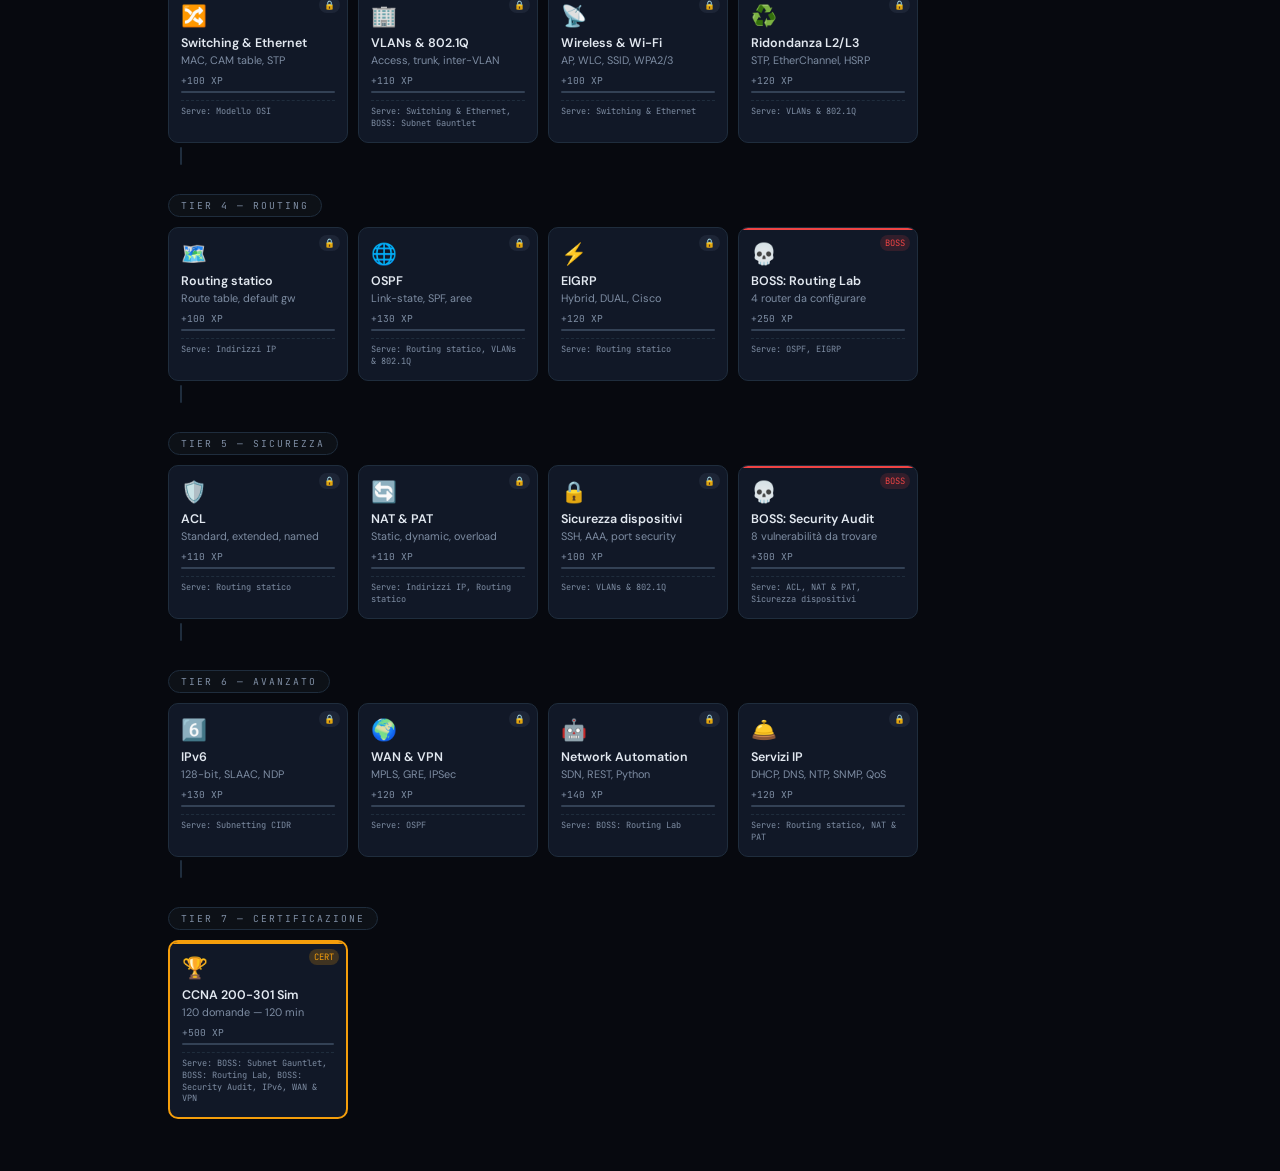
==== commit 70e444af: "v1.6 — Approfondisci collega la scheda giusta + voci mancanti create Problema: il tasto "Approfondis" ====
--- a/index.html
+++ b/index.html
@@ -12,14 +12,14 @@
 <link rel="icon" href="data:image/svg+xml,%3Csvg xmlns='http://www.w3.org/2000/svg' viewBox='0 0 100 100'%3E%3Crect width='100' height='100' rx='22' fill='%2307090f'/%3E%3Ccircle cx='50' cy='50' r='24' fill='none' stroke='%233b82f6' stroke-width='6'/%3E%3Ccircle cx='50' cy='26' r='6' fill='%2306b6d4'/%3E%3Ccircle cx='50' cy='74' r='6' fill='%2306b6d4'/%3E%3Ccircle cx='26' cy='50' r='6' fill='%2306b6d4'/%3E%3Ccircle cx='74' cy='50' r='6' fill='%2306b6d4'/%3E%3C/svg%3E">
 <link rel="apple-touch-icon" href="data:image/svg+xml,%3Csvg xmlns='http://www.w3.org/2000/svg' viewBox='0 0 100 100'%3E%3Crect width='100' height='100' rx='22' fill='%2307090f'/%3E%3Ccircle cx='50' cy='50' r='24' fill='none' stroke='%233b82f6' stroke-width='6'/%3E%3Ccircle cx='50' cy='26' r='6' fill='%2306b6d4'/%3E%3Ccircle cx='50' cy='74' r='6' fill='%2306b6d4'/%3E%3Ccircle cx='26' cy='50' r='6' fill='%2306b6d4'/%3E%3Ccircle cx='74' cy='50' r='6' fill='%2306b6d4'/%3E%3C/svg%3E">
 <link rel="manifest" href="manifest.webmanifest">
-<link rel="stylesheet" href="style.css?v=1.5">
+<link rel="stylesheet" href="style.css?v=1.6">
 </head>
 <body>
 
 <!-- NAV -->
 <nav class="topnav">
   <div class="nav-brand" onclick="showView('home')">CCNA QUEST</div>
-  <button class="nav-ver" id="nav-ver" onclick="openChangelog()" title="Versione e novità" aria-label="Versione e novità">v1.5</button>
+  <button class="nav-ver" id="nav-ver" onclick="openChangelog()" title="Versione e novità" aria-label="Versione e novità">v1.6</button>
   <div class="nav-links">
     <button class="nav-btn active" id="nb-home"    onclick="showView('home')"><span class="nb-ico">🏠</span><span class="nb-txt">Home</span></button>
     <button class="nav-btn" id="nb-quiz"    onclick="showView('quiz')"><span class="nb-ico">🎮</span><span class="nb-txt">Quiz</span></button>
@@ -456,6 +456,6 @@
 
 <div class="xp-toast" id="xp-toast" role="status" aria-live="polite"></div>
 
-<script src="app.js?v=1.5"></script>
+<script src="app.js?v=1.6"></script>
 </body>
 </html>
